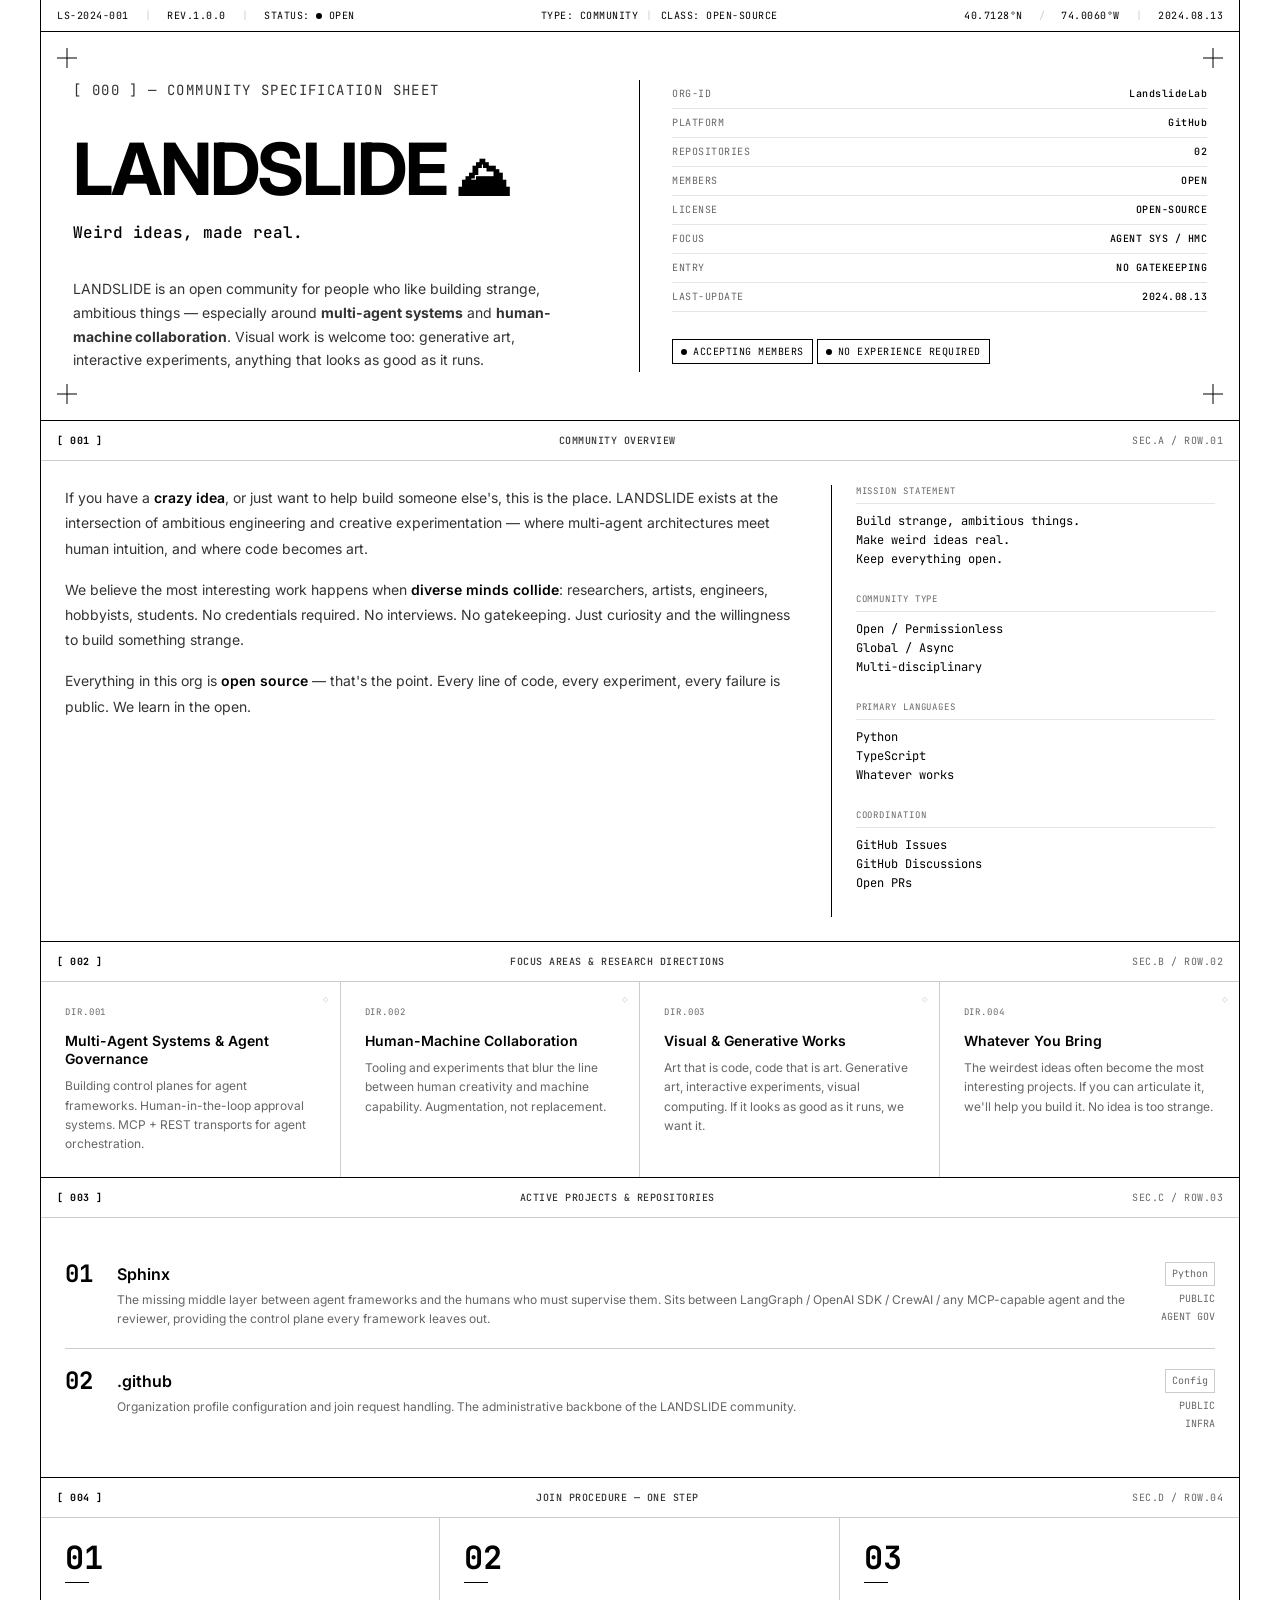
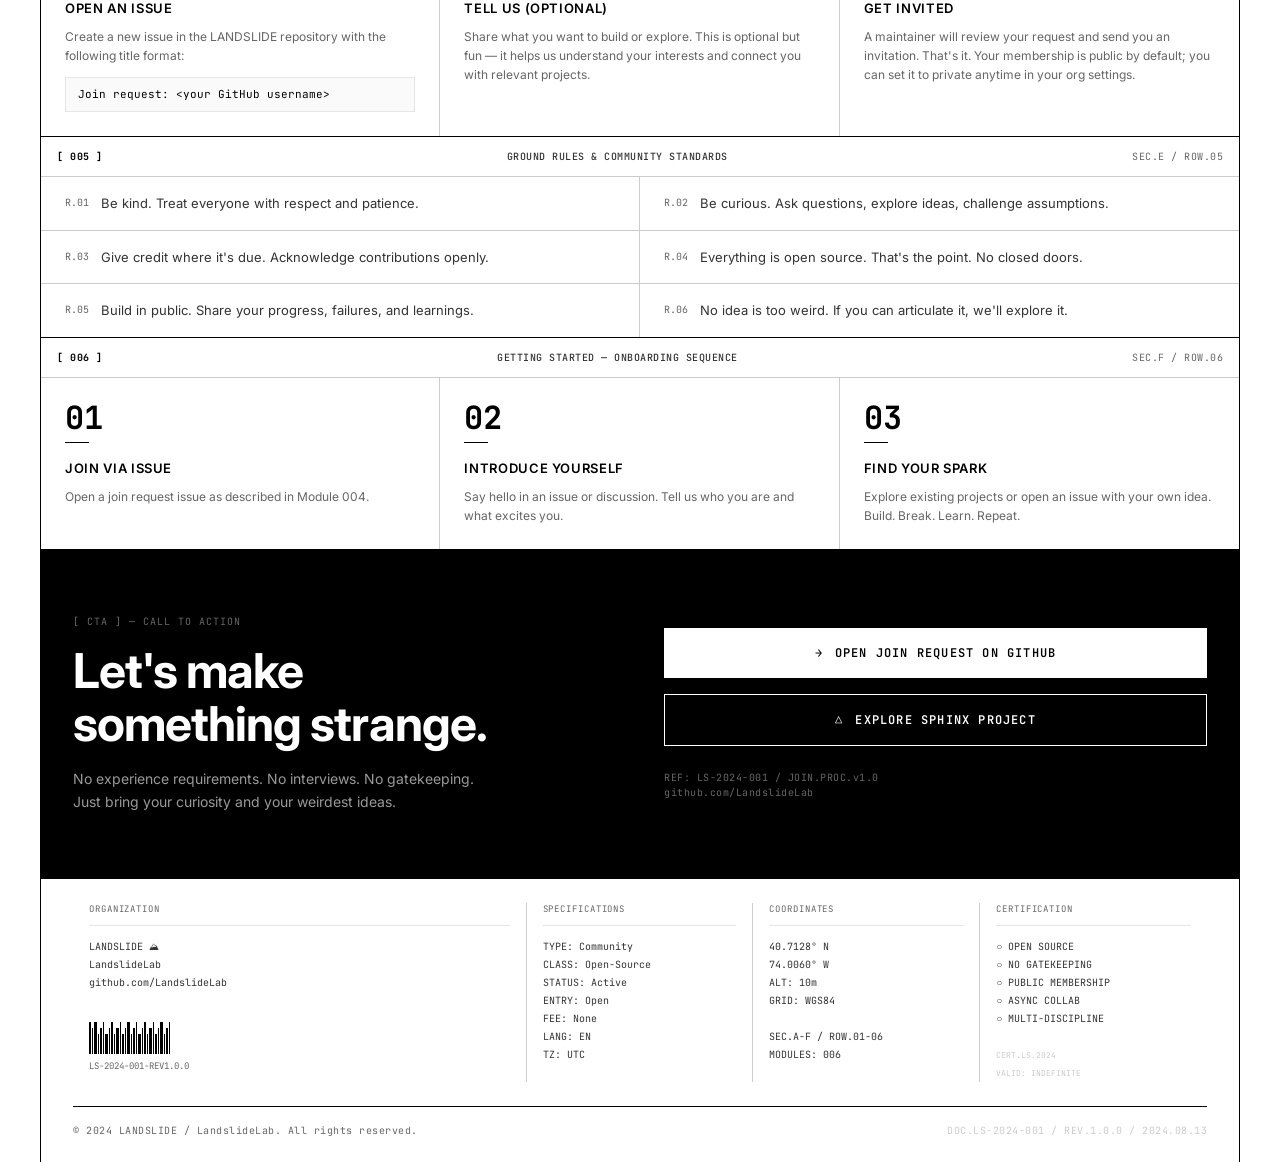
==== index.html @ 957fba78 "Add LANDSLIDE org homepage: Micrographics spec-sheet style landing page" ====
<!doctype html>
<html lang="en">
  <head>
    <meta charset="UTF-8" />
    <meta name="viewport" content="width=device-width, initial-scale=1.0" />
    <meta name="description" content="LANDSLIDE — Weird ideas, made real. An open community for multi-agent systems and human-machine collaboration." />
    <title>LANDSLIDE — Weird Ideas, Made Real</title>
    <link rel="stylesheet" href="/styles/main.css" />
    <link rel="preconnect" href="https://fonts.googleapis.com" />
    <link rel="preconnect" href="https://fonts.gstatic.com" crossorigin />
    <link href="https://fonts.googleapis.com/css2?family=Inter:wght@300;400;500;600;700&family=JetBrains+Mono:wght@300;400;500;600;700&display=swap" rel="stylesheet" />
  </head>
  <body>
    <div class="page-wrapper">

      <!-- ============================================
           TOP METADATA BAR
           ============================================ -->
      <div class="meta-bar">
        <div class="meta-left">
          <span class="mono text-xs">LS-2024-001</span>
          <span class="meta-separator">|</span>
          <span class="mono text-xs">REV.1.0.0</span>
          <span class="meta-separator">|</span>
          <span class="mono text-xs">STATUS: <span class="meta-dot"></span> OPEN</span>
        </div>
        <div class="meta-center">
          <span class="mono text-xs">TYPE: COMMUNITY</span>
          <span class="meta-separator">|</span>
          <span class="mono text-xs">CLASS: OPEN-SOURCE</span>
        </div>
        <div class="meta-right">
          <span class="mono text-xs">40.7128°N</span>
          <span class="meta-separator">/</span>
          <span class="mono text-xs">74.0060°W</span>
          <span class="meta-separator">|</span>
          <span class="mono text-xs">2024.08.13</span>
        </div>
      </div>

      <!-- ============================================
           HERO SECTION
           ============================================ -->
      <section class="hero">
        <div class="crosshair tl"></div>
        <div class="crosshair tr"></div>
        <div class="crosshair bl"></div>
        <div class="crosshair br"></div>

        <div class="hero-grid">
          <div class="hero-left">
            <div>
              <div class="hero-tagline">
                <span class="mono">[ 000 ]</span> &mdash; COMMUNITY SPECIFICATION SHEET
              </div>
              <h1 class="hero-title">
                LANDSLIDE<span class="mountain">&#9968;</span>
              </h1>
              <p class="hero-tagline" style="font-size: 16px; text-transform: none; letter-spacing: 0; color: var(--black); font-weight: 500;">
                Weird ideas, made real.
              </p>
            </div>
            <p class="hero-description">
              LANDSLIDE is an open community for people who like building strange, ambitious things &mdash; especially around <strong>multi-agent systems</strong> and <strong>human-machine collaboration</strong>. Visual work is welcome too: generative art, interactive experiments, anything that looks as good as it runs.
            </p>
          </div>
          <div class="hero-right">
            <div class="hero-specs">
              <div class="spec-row">
                <span class="spec-label">ORG-ID</span>
                <span class="spec-value">LandslideLab</span>
              </div>
              <div class="spec-row">
                <span class="spec-label">PLATFORM</span>
                <span class="spec-value">GitHub</span>
              </div>
              <div class="spec-row">
                <span class="spec-label">REPOSITORIES</span>
                <span class="spec-value">02</span>
              </div>
              <div class="spec-row">
                <span class="spec-label">MEMBERS</span>
                <span class="spec-value">OPEN</span>
              </div>
              <div class="spec-row">
                <span class="spec-label">LICENSE</span>
                <span class="spec-value">OPEN-SOURCE</span>
              </div>
              <div class="spec-row">
                <span class="spec-label">FOCUS</span>
                <span class="spec-value">AGENT SYS / HMC</span>
              </div>
              <div class="spec-row">
                <span class="spec-label">ENTRY</span>
                <span class="spec-value">NO GATEKEEPING</span>
              </div>
              <div class="spec-row">
                <span class="spec-label">LAST-UPDATE</span>
                <span class="spec-value">2024.08.13</span>
              </div>
            </div>
            <div style="margin-top: 24px;">
              <div class="status-badge">
                <span class="dot"></span>
                <span class="mono text-xs">ACCEPTING MEMBERS</span>
              </div>
              <div class="status-badge">
                <span class="dot hollow"></span>
                <span class="mono text-xs">NO EXPERIENCE REQUIRED</span>
              </div>
            </div>
          </div>
        </div>
      </section>

      <!-- ============================================
           MODULE 001 — ABOUT
           ============================================ -->
      <section class="module">
        <div class="module-header">
          <span class="module-number">[ 001 ]</span>
          <span class="module-title">Community Overview</span>
          <span class="module-coord">SEC.A / ROW.01</span>
        </div>
        <div class="module-body">
          <div class="about-grid">
            <div class="about-main">
              <p class="about-text">
                If you have a <strong>crazy idea</strong>, or just want to help build someone else's, this is the place. LANDSLIDE exists at the intersection of ambitious engineering and creative experimentation &mdash; where multi-agent architectures meet human intuition, and where code becomes art.
              </p>
              <p class="about-text">
                We believe the most interesting work happens when <strong>diverse minds collide</strong>: researchers, artists, engineers, hobbyists, students. No credentials required. No interviews. No gatekeeping. Just curiosity and the willingness to build something strange.
              </p>
              <p class="about-text">
                Everything in this org is <strong>open source</strong> &mdash; that's the point. Every line of code, every experiment, every failure is public. We learn in the open.
              </p>
            </div>
            <div class="about-sidebar">
              <div class="sidebar-block">
                <div class="sidebar-label">Mission Statement</div>
                <div class="sidebar-value">
                  Build strange, ambitious things.<br/>
                  Make weird ideas real.<br/>
                  Keep everything open.
                </div>
              </div>
              <div class="sidebar-block">
                <div class="sidebar-label">Community Type</div>
                <div class="sidebar-value">
                  Open / Permissionless<br/>
                  Global / Async<br/>
                  Multi-disciplinary
                </div>
              </div>
              <div class="sidebar-block">
                <div class="sidebar-label">Primary Languages</div>
                <div class="sidebar-value">
                  Python<br/>
                  TypeScript<br/>
                  Whatever works
                </div>
              </div>
              <div class="sidebar-block">
                <div class="sidebar-label">Coordination</div>
                <div class="sidebar-value">
                  GitHub Issues<br/>
                  GitHub Discussions<br/>
                  Open PRs
                </div>
              </div>
            </div>
          </div>
        </div>
      </section>

      <!-- ============================================
           MODULE 002 — FOCUS AREAS
           ============================================ -->
      <section class="module">
        <div class="module-header">
          <span class="module-number">[ 002 ]</span>
          <span class="module-title">Focus Areas &amp; Research Directions</span>
          <span class="module-coord">SEC.B / ROW.02</span>
        </div>
        <div class="module-body" style="padding: 0;">
          <div class="focus-grid">
            <div class="focus-item">
              <span class="focus-item-icon">&#x25C7;</span>
              <div class="focus-item-number">DIR.001</div>
              <div class="focus-item-title">Multi-Agent Systems &amp; Agent Governance</div>
              <div class="focus-item-desc">
                Building control planes for agent frameworks. Human-in-the-loop approval systems. MCP + REST transports for agent orchestration.
              </div>
            </div>
            <div class="focus-item">
              <span class="focus-item-icon">&#x25C7;</span>
              <div class="focus-item-number">DIR.002</div>
              <div class="focus-item-title">Human-Machine Collaboration</div>
              <div class="focus-item-desc">
                Tooling and experiments that blur the line between human creativity and machine capability. Augmentation, not replacement.
              </div>
            </div>
            <div class="focus-item">
              <span class="focus-item-icon">&#x25C7;</span>
              <div class="focus-item-number">DIR.003</div>
              <div class="focus-item-title">Visual &amp; Generative Works</div>
              <div class="focus-item-desc">
                Art that is code, code that is art. Generative art, interactive experiments, visual computing. If it looks as good as it runs, we want it.
              </div>
            </div>
            <div class="focus-item">
              <span class="focus-item-icon">&#x25C7;</span>
              <div class="focus-item-number">DIR.004</div>
              <div class="focus-item-title">Whatever You Bring</div>
              <div class="focus-item-desc">
                The weirdest ideas often become the most interesting projects. If you can articulate it, we'll help you build it. No idea is too strange.
              </div>
            </div>
          </div>
        </div>
      </section>

      <!-- ============================================
           MODULE 003 — PROJECTS
           ============================================ -->
      <section class="module">
        <div class="module-header">
          <span class="module-number">[ 003 ]</span>
          <span class="module-title">Active Projects &amp; Repositories</span>
          <span class="module-coord">SEC.C / ROW.03</span>
        </div>
        <div class="module-body">
          <div class="project-card">
            <div class="project-index">01</div>
            <div class="project-info">
              <h3><a href="https://github.com/LandslideLab/Sphinx" target="_blank" rel="noopener">Sphinx</a></h3>
              <p>
                The missing middle layer between agent frameworks and the humans who must supervise them. Sits between LangGraph / OpenAI SDK / CrewAI / any MCP-capable agent and the reviewer, providing the control plane every framework leaves out.
              </p>
            </div>
            <div class="project-meta">
              <span class="lang">Python</span><br/>
              <span>PUBLIC</span><br/>
              <span>AGENT GOV</span>
            </div>
          </div>
          <div class="project-card">
            <div class="project-index">02</div>
            <div class="project-info">
              <h3><a href="https://github.com/LandslideLab/.github" target="_blank" rel="noopener">.github</a></h3>
              <p>
                Organization profile configuration and join request handling. The administrative backbone of the LANDSLIDE community.
              </p>
            </div>
            <div class="project-meta">
              <span class="lang">Config</span><br/>
              <span>PUBLIC</span><br/>
              <span>INFRA</span>
            </div>
          </div>
        </div>
      </section>

      <!-- ============================================
           MODULE 004 — HOW TO JOIN
           ============================================ -->
      <section class="module">
        <div class="module-header">
          <span class="module-number">[ 004 ]</span>
          <span class="module-title">Join Procedure — One Step</span>
          <span class="module-coord">SEC.D / ROW.04</span>
        </div>
        <div class="module-body" style="padding: 0;">
          <div class="join-steps">
            <div class="join-step">
              <div class="step-number">01</div>
              <div class="step-title">Open an Issue</div>
              <div class="step-desc">
                Create a new issue in the LANDSLIDE repository with the following title format:
              </div>
              <code class="step-code">Join request: &lt;your GitHub username&gt;</code>
            </div>
            <div class="join-step">
              <div class="step-number">02</div>
              <div class="step-title">Tell Us (Optional)</div>
              <div class="step-desc">
                Share what you want to build or explore. This is optional but fun &mdash; it helps us understand your interests and connect you with relevant projects.
              </div>
            </div>
            <div class="join-step">
              <div class="step-number">03</div>
              <div class="step-title">Get Invited</div>
              <div class="step-desc">
                A maintainer will review your request and send you an invitation. That's it. Your membership is public by default; you can set it to private anytime in your org settings.
              </div>
            </div>
          </div>
        </div>
      </section>

      <!-- ============================================
           MODULE 005 — GROUND RULES
           ============================================ -->
      <section class="module">
        <div class="module-header">
          <span class="module-number">[ 005 ]</span>
          <span class="module-title">Ground Rules &amp; Community Standards</span>
          <span class="module-coord">SEC.E / ROW.05</span>
        </div>
        <div class="module-body" style="padding: 0;">
          <div class="rules-list">
            <div class="rule-item">
              <span class="rule-index">R.01</span>
              <span class="rule-text">Be kind. Treat everyone with respect and patience.</span>
            </div>
            <div class="rule-item">
              <span class="rule-index">R.02</span>
              <span class="rule-text">Be curious. Ask questions, explore ideas, challenge assumptions.</span>
            </div>
            <div class="rule-item">
              <span class="rule-index">R.03</span>
              <span class="rule-text">Give credit where it's due. Acknowledge contributions openly.</span>
            </div>
            <div class="rule-item">
              <span class="rule-index">R.04</span>
              <span class="rule-text">Everything is open source. That's the point. No closed doors.</span>
            </div>
            <div class="rule-item">
              <span class="rule-index">R.05</span>
              <span class="rule-text">Build in public. Share your progress, failures, and learnings.</span>
            </div>
            <div class="rule-item">
              <span class="rule-index">R.06</span>
              <span class="rule-text">No idea is too weird. If you can articulate it, we'll explore it.</span>
            </div>
          </div>
        </div>
      </section>

      <!-- ============================================
           GETTING STARTED
           ============================================ -->
      <section class="module">
        <div class="module-header">
          <span class="module-number">[ 006 ]</span>
          <span class="module-title">Getting Started — Onboarding Sequence</span>
          <span class="module-coord">SEC.F / ROW.06</span>
        </div>
        <div class="module-body" style="padding: 0;">
          <div class="join-steps">
            <div class="join-step">
              <div class="step-number">01</div>
              <div class="step-title">Join via Issue</div>
              <div class="step-desc">Open a join request issue as described in Module 004.</div>
            </div>
            <div class="join-step">
              <div class="step-number">02</div>
              <div class="step-title">Introduce Yourself</div>
              <div class="step-desc">Say hello in an issue or discussion. Tell us who you are and what excites you.</div>
            </div>
            <div class="join-step">
              <div class="step-number">03</div>
              <div class="step-title">Find Your Spark</div>
              <div class="step-desc">Explore existing projects or open an issue with your own idea. Build. Break. Learn. Repeat.</div>
            </div>
          </div>
        </div>
      </section>

      <!-- ============================================
           CTA SECTION
           ============================================ -->
      <section class="cta-section">
        <div class="crosshair tl" style="color: var(--white);"></div>
        <div class="crosshair tr" style="color: var(--white);"></div>

        <div class="cta-grid">
          <div class="cta-left">
            <div class="mono text-xs" style="color: #666; margin-bottom: 16px; letter-spacing: 0.1em;">
              [ CTA ] &mdash; CALL TO ACTION
            </div>
            <h2>Let's make<br/>something strange.</h2>
            <p>
              No experience requirements. No interviews. No gatekeeping.<br/>
              Just bring your curiosity and your weirdest ideas.
            </p>
          </div>
          <div class="cta-right">
            <a href="https://github.com/LandslideLab" target="_blank" rel="noopener" class="cta-button">
              <span>&#x2192;</span>
              <span>Open Join Request on GitHub</span>
            </a>
            <a href="https://github.com/LandslideLab/Sphinx" target="_blank" rel="noopener" class="cta-button outline">
              <span>&#x25B3;</span>
              <span>Explore Sphinx Project</span>
            </a>
            <div class="cta-meta">
              REF: LS-2024-001 / JOIN.PROC.v1.0<br/>
              github.com/LandslideLab
            </div>
          </div>
        </div>
      </section>

      <!-- ============================================
           FOOTER
           ============================================ -->
      <footer class="footer">
        <div class="footer-grid">
          <div class="footer-col">
            <div class="footer-col-title">Organization</div>
            <div class="footer-col-text">
              LANDSLIDE &#9968;<br/>
              LandslideLab<br/>
              github.com/LandslideLab<br/><br/>
              <div class="barcode">
                <span class="bar w2 h-tall"></span>
                <span class="bar w1 h-med"></span>
                <span class="bar w3 h-tall"></span>
                <span class="bar w1 h-short"></span>
                <span class="bar w2 h-med"></span>
                <span class="bar w1 h-tall"></span>
                <span class="bar w3 h-short"></span>
                <span class="bar w1 h-med"></span>
                <span class="bar w2 h-tall"></span>
                <span class="bar w1 h-short"></span>
                <span class="bar w3 h-med"></span>
                <span class="bar w1 h-tall"></span>
                <span class="bar w2 h-short"></span>
                <span class="bar w1 h-med"></span>
                <span class="bar w3 h-tall"></span>
                <span class="bar w1 h-short"></span>
                <span class="bar w2 h-med"></span>
                <span class="bar w1 h-tall"></span>
                <span class="bar w3 h-short"></span>
                <span class="bar w1 h-med"></span>
                <span class="bar w2 h-tall"></span>
                <span class="bar w1 h-short"></span>
                <span class="bar w3 h-med"></span>
                <span class="bar w1 h-tall"></span>
                <span class="bar w2 h-short"></span>
                <span class="bar w1 h-med"></span>
                <span class="bar w3 h-tall"></span>
                <span class="bar w1 h-short"></span>
                <span class="bar w2 h-med"></span>
                <span class="bar w1 h-tall"></span>
              </div>
              <div class="mono" style="font-size: 9px; color: var(--mid-gray); margin-top: 4px;">LS-2024-001-REV1.0.0</div>
            </div>
          </div>
          <div class="footer-col">
            <div class="footer-col-title">Specifications</div>
            <div class="footer-col-text">
              TYPE: Community<br/>
              CLASS: Open-Source<br/>
              STATUS: Active<br/>
              ENTRY: Open<br/>
              FEE: None<br/>
              LANG: EN<br/>
              TZ: UTC
            </div>
          </div>
          <div class="footer-col">
            <div class="footer-col-title">Coordinates</div>
            <div class="footer-col-text">
              40.7128° N<br/>
              74.0060° W<br/>
              ALT: 10m<br/>
              GRID: WGS84<br/><br/>
              SEC.A-F / ROW.01-06<br/>
              MODULES: 006
            </div>
          </div>
          <div class="footer-col">
            <div class="footer-col-title">Certification</div>
            <div class="footer-col-text">
              &#x25CB; OPEN SOURCE<br/>
              &#x25CB; NO GATEKEEPING<br/>
              &#x25CB; PUBLIC MEMBERSHIP<br/>
              &#x25CB; ASYNC COLLAB<br/>
              &#x25CB; MULTI-DISCIPLINE<br/><br/>
              <span class="mono" style="font-size: 8px; color: var(--light-gray);">
                CERT.LS.2024<br/>
                VALID: INDEFINITE
              </span>
            </div>
          </div>
        </div>

        <!-- Bottom metadata strip -->
        <div style="margin-top: 24px; padding-top: 16px; border-top: var(--border-thin); display: flex; justify-content: space-between; align-items: center;">
          <span class="mono text-xs" style="color: var(--mid-gray);">
            &#x00A9; 2024 LANDSLIDE / LandslideLab. All rights reserved.
          </span>
          <span class="mono text-xs" style="color: var(--light-gray);">
            DOC.LS-2024-001 / REV.1.0.0 / 2024.08.13
          </span>
        </div>
      </footer>

    </div>
  </body>
</html>
---- styles/main.css ----
/* LANDSLIDE — Micrographics Style Introduction Page */
/* Dense technical information poster aesthetic */

/* ============================================
   RESET & BASE
   ============================================ */
*, *::before, *::after {
  margin: 0;
  padding: 0;
  box-sizing: border-box;
}

:root {
  /* Colors */
  --black: #000000;
  --white: #FFFFFF;
  --off-white: #FAFAFA;
  --dark-gray: #333333;
  --mid-gray: #666666;
  --light-gray: #CCCCCC;
  --border-gray: #E5E5E5;

  /* Typography */
  --font-mono: 'JetBrains Mono', 'SF Mono', 'Menlo', 'Consolas', 'Liberation Mono', monospace;
  --font-sans: 'Inter', 'Helvetica Neue', 'Arial', system-ui, sans-serif;

  /* Spacing */
  --grid-unit: 8px;
  --module-padding: 24px;
  --section-gap: 0;

  /* Borders */
  --border-thin: 1px solid var(--black);
  --border-light: 1px solid var(--light-gray);
  --border-medium: 1px solid var(--mid-gray);
}

html {
  font-size: 16px;
  -webkit-font-smoothing: antialiased;
  -moz-osx-font-smoothing: grayscale;
}

body {
  font-family: var(--font-sans);
  background: var(--white);
  color: var(--black);
  line-height: 1.5;
  overflow-x: hidden;
}

/* ============================================
   TYPOGRAPHY
   ============================================ */
.mono {
  font-family: var(--font-mono);
}

.text-xs { font-size: 10px; letter-spacing: 0.05em; }
.text-sm { font-size: 11px; letter-spacing: 0.02em; }
.text-base { font-size: 13px; }
.text-lg { font-size: 16px; }
.text-xl { font-size: 20px; }
.text-2xl { font-size: 24px; }
.text-3xl { font-size: 32px; }
.text-4xl { font-size: 48px; }
.text-5xl { font-size: 64px; }
.text-6xl { font-size: 80px; }

.font-bold { font-weight: 700; }
.font-medium { font-weight: 500; }
.font-normal { font-weight: 400; }
.font-light { font-weight: 300; }

.uppercase { text-transform: uppercase; }
.tracking-wide { letter-spacing: 0.1em; }
.tracking-wider { letter-spacing: 0.2em; }
.tracking-widest { letter-spacing: 0.3em; }

/* ============================================
   LAYOUT SYSTEM
   ============================================ */
.page-wrapper {
  max-width: 1200px;
  margin: 0 auto;
  border-left: var(--border-thin);
  border-right: var(--border-thin);
  min-height: 100vh;
  position: relative;
}

/* Grid overlay for visual reference */
.page-wrapper::before {
  content: '';
  position: absolute;
  top: 0;
  left: 0;
  right: 0;
  bottom: 0;
  background-image:
    linear-gradient(var(--border-gray) 1px, transparent 1px),
    linear-gradient(90deg, var(--border-gray) 1px, transparent 1px);
  background-size: 40px 40px;
  pointer-events: none;
  opacity: 0.3;
  z-index: 0;
}

/* ============================================
   TOP METADATA BAR
   ============================================ */
.meta-bar {
  display: flex;
  align-items: center;
  justify-content: space-between;
  padding: 8px 16px;
  border-bottom: var(--border-thin);
  font-family: var(--font-mono);
  font-size: 10px;
  letter-spacing: 0.05em;
  position: relative;
  z-index: 1;
  background: var(--white);
}

.meta-bar .meta-left,
.meta-bar .meta-right {
  display: flex;
  align-items: center;
  gap: 16px;
}

.meta-bar .meta-center {
  display: flex;
  align-items: center;
  gap: 8px;
}

.meta-dot {
  width: 6px;
  height: 6px;
  border-radius: 50%;
  background: var(--black);
  display: inline-block;
}

.meta-dot.hollow {
  background: transparent;
  border: 1px solid var(--black);
}

.meta-separator {
  color: var(--light-gray);
}

/* ============================================
   HERO SECTION
   ============================================ */
.hero {
  position: relative;
  z-index: 1;
  border-bottom: var(--border-thin);
  padding: 48px 32px;
  background: var(--white);
}

.hero-grid {
  display: grid;
  grid-template-columns: 1fr 1fr;
  gap: 0;
}

.hero-left {
  border-right: var(--border-thin);
  padding-right: 32px;
  display: flex;
  flex-direction: column;
  justify-content: space-between;
}

.hero-right {
  padding-left: 32px;
  display: flex;
  flex-direction: column;
  justify-content: space-between;
}

.hero-title {
  font-family: var(--font-sans);
  font-size: 72px;
  font-weight: 700;
  letter-spacing: -0.03em;
  line-height: 1;
  margin-bottom: 16px;
}

.hero-title .mountain {
  display: inline-block;
  font-size: 56px;
  vertical-align: middle;
  margin-left: 8px;
}

.hero-tagline {
  font-family: var(--font-mono);
  font-size: 14px;
  letter-spacing: 0.1em;
  text-transform: uppercase;
  color: var(--dark-gray);
  margin-bottom: 32px;
}

.hero-description {
  font-size: 14px;
  line-height: 1.7;
  color: var(--dark-gray);
  max-width: 480px;
}

.hero-specs {
  font-family: var(--font-mono);
  font-size: 10px;
  letter-spacing: 0.05em;
  color: var(--mid-gray);
  line-height: 2;
}

.hero-specs .spec-row {
  display: flex;
  justify-content: space-between;
  border-bottom: 1px solid var(--border-gray);
  padding: 4px 0;
}

.hero-specs .spec-label {
  color: var(--mid-gray);
}

.hero-specs .spec-value {
  color: var(--black);
  font-weight: 500;
}

/* Crosshair decoration */
.crosshair {
  position: absolute;
  width: 20px;
  height: 20px;
}

.crosshair::before,
.crosshair::after {
  content: '';
  position: absolute;
  background: var(--black);
}

.crosshair::before {
  width: 1px;
  height: 100%;
  left: 50%;
  transform: translateX(-50%);
}

.crosshair::after {
  width: 100%;
  height: 1px;
  top: 50%;
  transform: translateY(-50%);
}

.crosshair.tl { top: 16px; left: 16px; }
.crosshair.tr { top: 16px; right: 16px; }
.crosshair.bl { bottom: 16px; left: 16px; }
.crosshair.br { bottom: 16px; right: 16px; }

/* ============================================
   MODULE SECTIONS
   ============================================ */
.module {
  position: relative;
  z-index: 1;
  border-bottom: var(--border-thin);
  background: var(--white);
}

.module-header {
  display: flex;
  align-items: center;
  justify-content: space-between;
  padding: 12px 16px;
  border-bottom: var(--border-light);
  font-family: var(--font-mono);
  font-size: 10px;
  letter-spacing: 0.05em;
  text-transform: uppercase;
}

.module-number {
  font-weight: 700;
  color: var(--black);
}

.module-title {
  font-weight: 500;
  color: var(--dark-gray);
}

.module-coord {
  color: var(--mid-gray);
}

.module-body {
  padding: var(--module-padding);
}

/* ============================================
   MODULE 001 — ABOUT
   ============================================ */
.about-grid {
  display: grid;
  grid-template-columns: 2fr 1fr;
  gap: 0;
}

.about-main {
  border-right: var(--border-thin);
  padding-right: var(--module-padding);
}

.about-sidebar {
  padding-left: var(--module-padding);
}

.about-text {
  font-size: 14px;
  line-height: 1.8;
  color: var(--dark-gray);
  margin-bottom: 16px;
}

.about-text strong {
  color: var(--black);
  font-weight: 600;
}

.sidebar-block {
  margin-bottom: 24px;
}

.sidebar-label {
  font-family: var(--font-mono);
  font-size: 9px;
  letter-spacing: 0.1em;
  text-transform: uppercase;
  color: var(--mid-gray);
  margin-bottom: 8px;
  padding-bottom: 4px;
  border-bottom: 1px solid var(--border-gray);
}

.sidebar-value {
  font-family: var(--font-mono);
  font-size: 12px;
  color: var(--black);
  line-height: 1.6;
}

.status-badge {
  display: inline-flex;
  align-items: center;
  gap: 6px;
  font-family: var(--font-mono);
  font-size: 10px;
  letter-spacing: 0.05em;
  padding: 4px 8px;
  border: var(--border-thin);
  margin-bottom: 8px;
}

.status-badge .dot {
  width: 6px;
  height: 6px;
  border-radius: 50%;
  background: var(--black);
}

/* ============================================
   MODULE 002 — FOCUS AREAS
   ============================================ */
.focus-grid {
  display: grid;
  grid-template-columns: repeat(4, 1fr);
  gap: 0;
}

.focus-item {
  padding: var(--module-padding);
  border-right: var(--border-light);
  position: relative;
}

.focus-item:last-child {
  border-right: none;
}

.focus-item-number {
  font-family: var(--font-mono);
  font-size: 9px;
  color: var(--mid-gray);
  letter-spacing: 0.1em;
  margin-bottom: 12px;
}

.focus-item-title {
  font-size: 14px;
  font-weight: 600;
  margin-bottom: 8px;
  line-height: 1.3;
}

.focus-item-desc {
  font-size: 12px;
  color: var(--mid-gray);
  line-height: 1.6;
}

.focus-item-icon {
  position: absolute;
  top: 12px;
  right: 12px;
  font-family: var(--font-mono);
  font-size: 9px;
  color: var(--light-gray);
}

/* ============================================
   MODULE 003 — PROJECTS
   ============================================ */
.project-card {
  display: grid;
  grid-template-columns: auto 1fr auto;
  gap: 24px;
  align-items: start;
  padding: 20px 0;
  border-bottom: var(--border-light);
}

.project-card:last-child {
  border-bottom: none;
}

.project-index {
  font-family: var(--font-mono);
  font-size: 24px;
  font-weight: 700;
  color: var(--black);
  line-height: 1;
}

.project-info h3 {
  font-size: 16px;
  font-weight: 600;
  margin-bottom: 4px;
}

.project-info h3 a {
  color: var(--black);
  text-decoration: none;
  border-bottom: 1px solid transparent;
  transition: border-color 0.2s cubic-bezier(0.4, 0, 0.2, 1);
}

.project-info h3 a:hover {
  border-bottom-color: var(--black);
}

.project-info p {
  font-size: 12px;
  color: var(--mid-gray);
  line-height: 1.6;
}

.project-meta {
  font-family: var(--font-mono);
  font-size: 10px;
  color: var(--mid-gray);
  text-align: right;
  line-height: 1.8;
}

.project-meta .lang {
  display: inline-block;
  padding: 2px 6px;
  border: 1px solid var(--light-gray);
  margin-bottom: 4px;
}

/* ============================================
   MODULE 004 — HOW TO JOIN
   ============================================ */
.join-steps {
  display: grid;
  grid-template-columns: repeat(3, 1fr);
  gap: 0;
}

.join-step {
  padding: var(--module-padding);
  border-right: var(--border-light);
  position: relative;
}

.join-step:last-child {
  border-right: none;
}

.step-number {
  font-family: var(--font-mono);
  font-size: 32px;
  font-weight: 700;
  color: var(--black);
  line-height: 1;
  margin-bottom: 16px;
}

.step-number::after {
  content: '';
  display: block;
  width: 24px;
  height: 1px;
  background: var(--black);
  margin-top: 8px;
}

.step-title {
  font-size: 13px;
  font-weight: 600;
  margin-bottom: 8px;
  text-transform: uppercase;
  letter-spacing: 0.05em;
}

.step-desc {
  font-size: 12px;
  color: var(--mid-gray);
  line-height: 1.6;
}

.step-code {
  font-family: var(--font-mono);
  font-size: 11px;
  background: var(--off-white);
  border: 1px solid var(--border-gray);
  padding: 8px 12px;
  margin-top: 12px;
  display: block;
  word-break: break-all;
}

/* ============================================
   MODULE 005 — GROUND RULES
   ============================================ */
.rules-list {
  display: grid;
  grid-template-columns: 1fr 1fr;
  gap: 0;
}

.rule-item {
  padding: 16px var(--module-padding);
  border-bottom: var(--border-light);
  border-right: var(--border-light);
  display: flex;
  align-items: flex-start;
  gap: 12px;
}

.rule-item:nth-child(even) {
  border-right: none;
}

.rule-item:last-child,
.rule-item:nth-last-child(2) {
  border-bottom: none;
}

.rule-index {
  font-family: var(--font-mono);
  font-size: 10px;
  color: var(--mid-gray);
  min-width: 24px;
  padding-top: 2px;
}

.rule-text {
  font-size: 13px;
  line-height: 1.6;
  color: var(--dark-gray);
}

/* ============================================
   CTA SECTION
   ============================================ */
.cta-section {
  position: relative;
  z-index: 1;
  border-bottom: var(--border-thin);
  background: var(--black);
  color: var(--white);
  padding: 64px 32px;
}

.cta-grid {
  display: grid;
  grid-template-columns: 1fr 1fr;
  gap: 48px;
  align-items: center;
}

.cta-left h2 {
  font-size: 48px;
  font-weight: 700;
  letter-spacing: -0.02em;
  line-height: 1.1;
  margin-bottom: 16px;
}

.cta-left p {
  font-size: 14px;
  color: #999;
  line-height: 1.7;
}

.cta-right {
  display: flex;
  flex-direction: column;
  gap: 16px;
}

.cta-button {
  display: inline-flex;
  align-items: center;
  justify-content: center;
  gap: 12px;
  padding: 16px 32px;
  background: var(--white);
  color: var(--black);
  font-family: var(--font-mono);
  font-size: 12px;
  font-weight: 600;
  letter-spacing: 0.1em;
  text-transform: uppercase;
  text-decoration: none;
  border: none;
  cursor: pointer;
  transition: all 0.2s cubic-bezier(0.4, 0, 0.2, 1);
}

.cta-button:hover {
  background: var(--light-gray);
}

.cta-button.outline {
  background: transparent;
  color: var(--white);
  border: 1px solid var(--white);
}

.cta-button.outline:hover {
  background: rgba(255,255,255,0.1);
}

.cta-meta {
  font-family: var(--font-mono);
  font-size: 10px;
  color: #666;
  letter-spacing: 0.05em;
  margin-top: 8px;
}

/* ============================================
   FOOTER
   ============================================ */
.footer {
  position: relative;
  z-index: 1;
  background: var(--white);
  padding: 24px 32px;
}

.footer-grid {
  display: grid;
  grid-template-columns: 2fr 1fr 1fr 1fr;
  gap: 0;
}

.footer-col {
  padding: 0 16px;
  border-right: var(--border-light);
}

.footer-col:last-child {
  border-right: none;
}

.footer-col-title {
  font-family: var(--font-mono);
  font-size: 9px;
  letter-spacing: 0.1em;
  text-transform: uppercase;
  color: var(--mid-gray);
  margin-bottom: 12px;
  padding-bottom: 8px;
  border-bottom: 1px solid var(--border-gray);
}

.footer-col-text {
  font-family: var(--font-mono);
  font-size: 10px;
  color: var(--dark-gray);
  line-height: 1.8;
}

.footer-col-text a {
  color: var(--black);
  text-decoration: none;
  border-bottom: 1px solid transparent;
  transition: border-color 0.2s;
}

.footer-col-text a:hover {
  border-bottom-color: var(--black);
}

/* Barcode decoration */
.barcode {
  display: flex;
  gap: 1px;
  height: 32px;
  align-items: flex-end;
  margin-top: 12px;
}

.barcode .bar {
  width: 2px;
  background: var(--black);
}

.barcode .bar.w1 { width: 1px; }
.barcode .bar.w2 { width: 2px; }
.barcode .bar.w3 { width: 3px; }
.barcode .bar.h-short { height: 20px; }
.barcode .bar.h-med { height: 26px; }
.barcode .bar.h-tall { height: 32px; }

/* ============================================
   DECORATIVE ELEMENTS
   ============================================ */
.corner-mark {
  position: absolute;
  font-family: var(--font-mono);
  font-size: 8px;
  color: var(--light-gray);
  letter-spacing: 0.05em;
}

.corner-mark.tl { top: 8px; left: 8px; }
.corner-mark.tr { top: 8px; right: 8px; }
.corner-mark.bl { bottom: 8px; left: 8px; }
.corner-mark.br { bottom: 8px; right: 8px; }

.divider-line {
  height: 1px;
  background: var(--black);
  margin: 0;
}

.divider-dashed {
  height: 1px;
  background: repeating-linear-gradient(
    90deg,
    var(--black) 0px,
    var(--black) 4px,
    transparent 4px,
    transparent 8px
  );
}

/* Coordinate annotation */
.coord-annotation {
  font-family: var(--font-mono);
  font-size: 8px;
  color: var(--light-gray);
  position: absolute;
}

/* ============================================
   RESPONSIVE
   ============================================ */
@media (max-width: 900px) {
  .hero-grid {
    grid-template-columns: 1fr;
  }
  .hero-left {
    border-right: none;
    border-bottom: var(--border-thin);
    padding-right: 0;
    padding-bottom: 24px;
    margin-bottom: 24px;
  }
  .hero-right {
    padding-left: 0;
  }
  .hero-title {
    font-size: 48px;
  }
  .focus-grid {
    grid-template-columns: repeat(2, 1fr);
  }
  .focus-item:nth-child(2) {
    border-right: none;
  }
  .focus-item:nth-child(1),
  .focus-item:nth-child(2) {
    border-bottom: var(--border-light);
  }
  .join-steps {
    grid-template-columns: 1fr;
  }
  .join-step {
    border-right: none;
    border-bottom: var(--border-light);
  }
  .rules-list {
    grid-template-columns: 1fr;
  }
  .rule-item {
    border-right: none;
  }
  .cta-grid {
    grid-template-columns: 1fr;
    gap: 32px;
  }
  .footer-grid {
    grid-template-columns: 1fr 1fr;
  }
  .footer-col:nth-child(2) {
    border-right: none;
  }
  .footer-col:nth-child(1),
  .footer-col:nth-child(2) {
    border-bottom: var(--border-light);
    padding-bottom: 16px;
    margin-bottom: 16px;
  }
  .about-grid {
    grid-template-columns: 1fr;
  }
  .about-main {
    border-right: none;
    border-bottom: var(--border-thin);
    padding-right: 0;
    padding-bottom: 24px;
    margin-bottom: 24px;
  }
  .about-sidebar {
    padding-left: 0;
  }
}

@media (max-width: 600px) {
  .hero-title {
    font-size: 36px;
  }
  .focus-grid {
    grid-template-columns: 1fr;
  }
  .focus-item {
    border-right: none;
    border-bottom: var(--border-light);
  }
  .focus-item:last-child {
    border-bottom: none;
  }
  .footer-grid {
    grid-template-columns: 1fr;
  }
  .footer-col {
    border-right: none;
    border-bottom: var(--border-light);
    padding-bottom: 16px;
    margin-bottom: 16px;
  }
  .footer-col:last-child {
    border-bottom: none;
    margin-bottom: 0;
  }
  .meta-bar {
    flex-direction: column;
    gap: 4px;
    align-items: flex-start;
  }
  .cta-left h2 {
    font-size: 32px;
  }
}
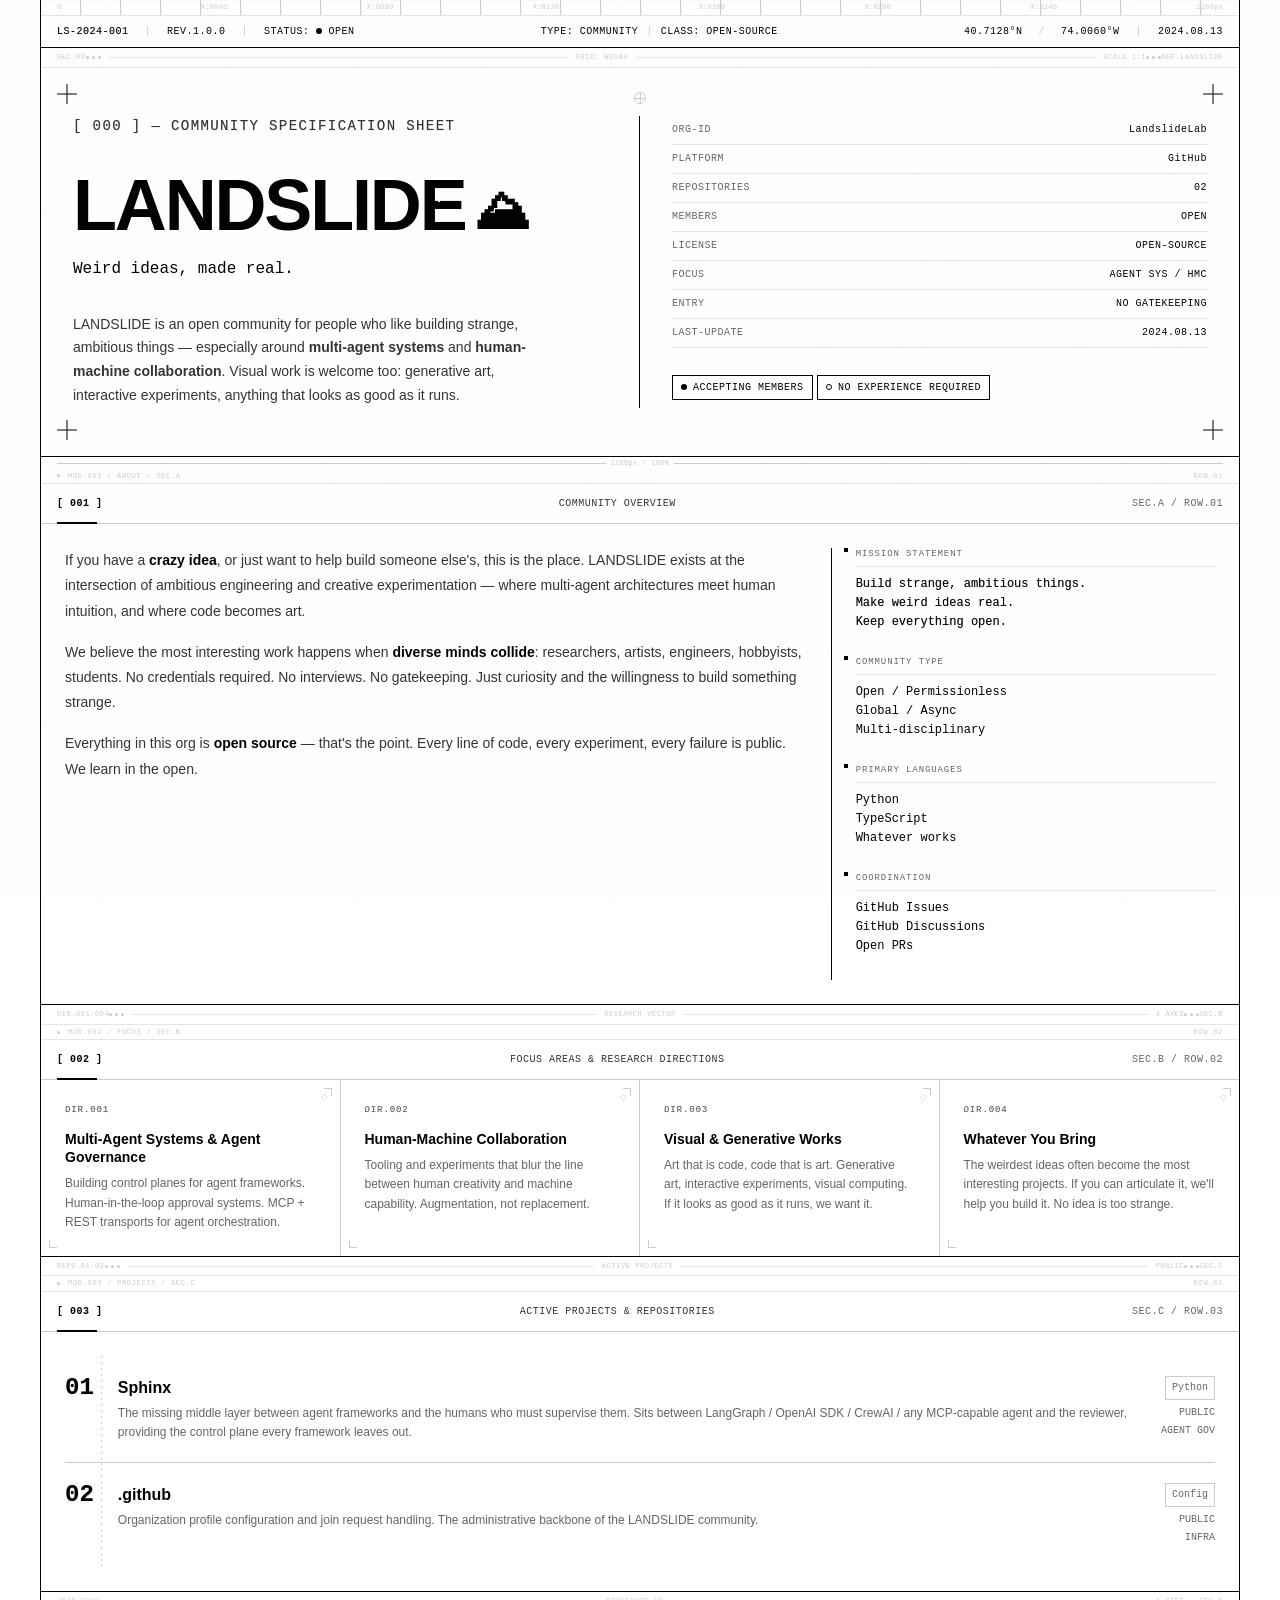
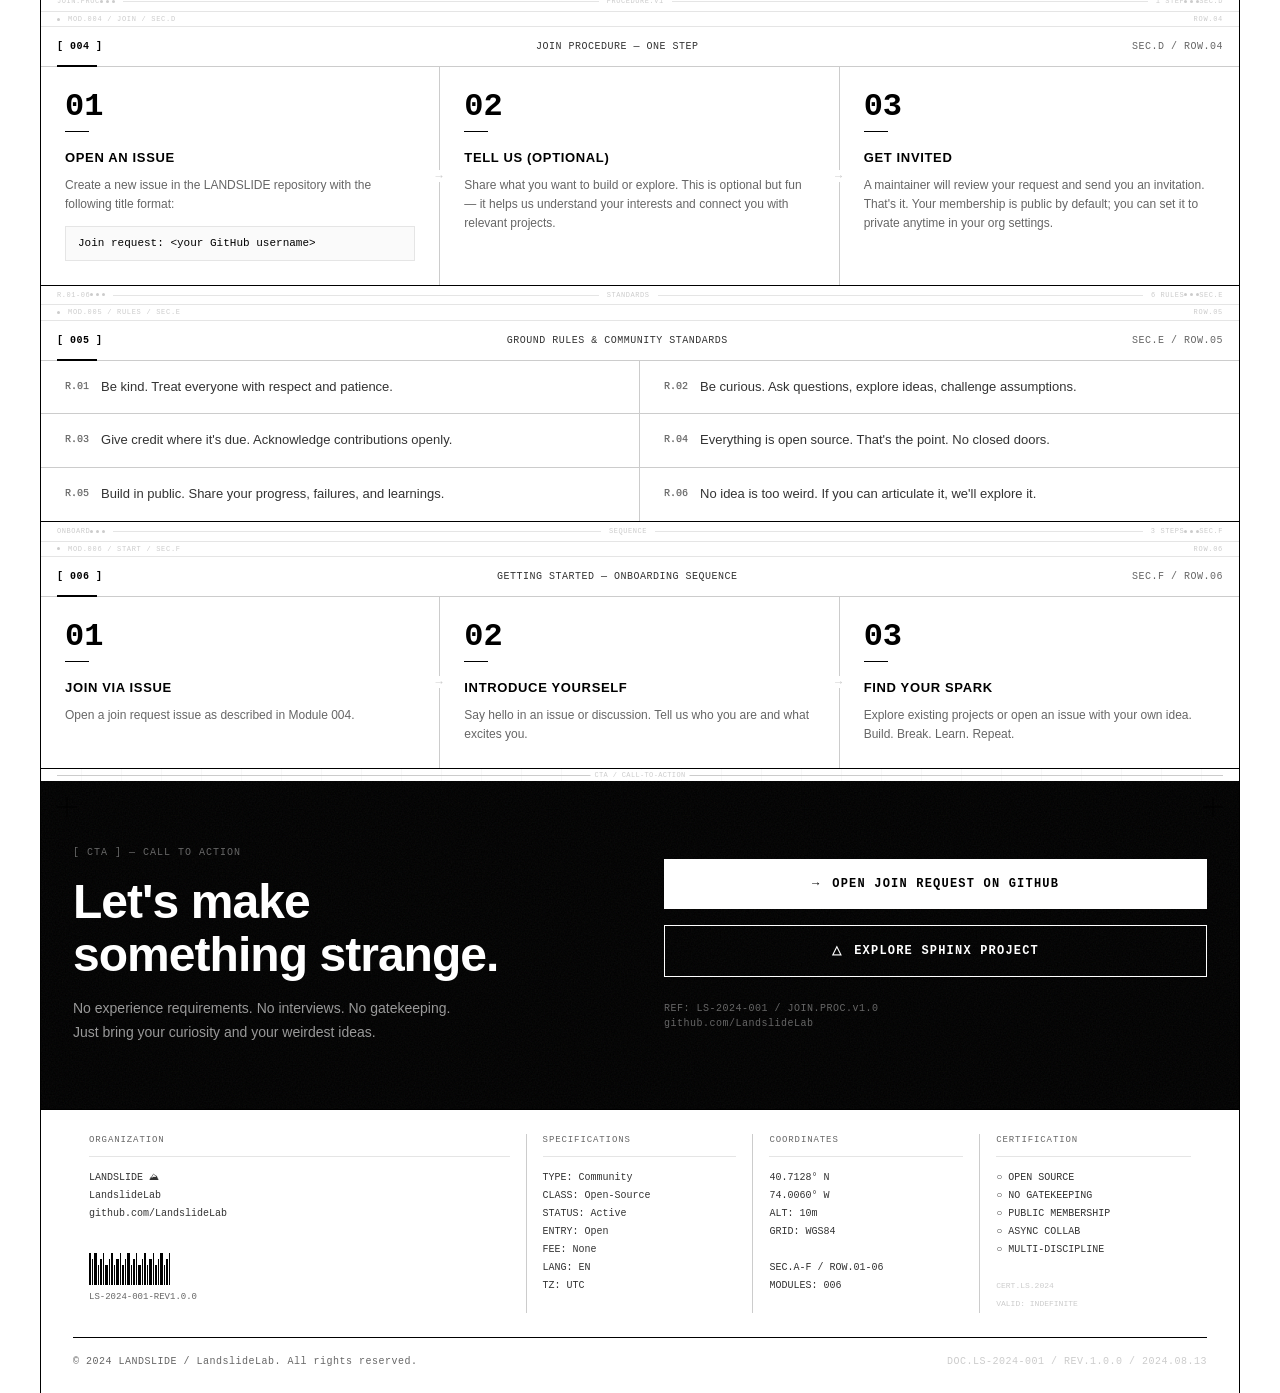
==== commit 7dc995d1: "Upgrade homepage: expanded spec-sheet layout, texture effects, new assets - index.html: +210 lines (" ====
--- a/index.html
+++ b/index.html
@@ -8,17 +8,52 @@
     <link rel="stylesheet" href="/styles/main.css" />
     <link rel="preconnect" href="https://fonts.googleapis.com" />
     <link rel="preconnect" href="https://fonts.gstatic.com" crossorigin />
-    <link href="https://fonts.googleapis.com/css2?family=Inter:wght@300;400;500;600;700&family=JetBrains+Mono:wght@300;400;500;600;700&display=swap" rel="stylesheet" />
+    <link href="https://fonts.googleapis.cn/css2?family=Inter:wght@300;400;500;600;700&family=JetBrains+Mono:wght@300;400;500;600;700&display=swap" rel="stylesheet" />
   </head>
   <body>
+    <!-- SVG Filters for distressed effects -->
+    <svg class="svg-filters" aria-hidden="true">
+      <defs>
+        <filter id="rough-edge" x="-5%" y="-5%" width="110%" height="110%">
+          <feTurbulence type="turbulence" baseFrequency="0.04" numOctaves="4" seed="1" result="noise" />
+          <feDisplacementMap in="SourceGraphic" in2="noise" scale="2" xChannelSelector="R" yChannelSelector="G" />
+        </filter>
+        <filter id="rough-edge-light" x="-2%" y="-2%" width="104%" height="104%">
+          <feTurbulence type="turbulence" baseFrequency="0.03" numOctaves="3" seed="2" result="noise" />
+          <feDisplacementMap in="SourceGraphic" in2="noise" scale="1" xChannelSelector="R" yChannelSelector="G" />
+        </filter>
+        <filter id="rough-edge-heavy" x="-5%" y="-5%" width="110%" height="110%">
+          <feTurbulence type="turbulence" baseFrequency="0.05" numOctaves="5" seed="3" result="noise" />
+          <feDisplacementMap in="SourceGraphic" in2="noise" scale="3" xChannelSelector="R" yChannelSelector="G" />
+        </filter>
+      </defs>
+    </svg>
+
+    <!-- Noise overlay for paper/print texture -->
+    <div class="noise-overlay" aria-hidden="true"></div>
+
     <div class="page-wrapper">
+
+      <!-- ============================================
+           TOP RULER / COORDINATE BAR
+           ============================================ -->
+      <div class="top-ruler" aria-hidden="true">
+        <span>0</span>
+        <span>X:0040</span>
+        <span>X:0080</span>
+        <span>X:0120</span>
+        <span>X:0160</span>
+        <span>X:0200</span>
+        <span>X:0240</span>
+        <span>1200px</span>
+      </div>
 
       <!-- ============================================
            TOP METADATA BAR
            ============================================ -->
       <div class="meta-bar">
         <div class="meta-left">
-          <span class="mono text-xs">LS-2024-001</span>
+          <span class="mono text-xs letterpress">LS-2024-001</span>
           <span class="meta-separator">|</span>
           <span class="mono text-xs">REV.1.0.0</span>
           <span class="meta-separator">|</span>
@@ -30,12 +65,34 @@
           <span class="mono text-xs">CLASS: OPEN-SOURCE</span>
         </div>
         <div class="meta-right">
-          <span class="mono text-xs">40.7128°N</span>
+          <span class="mono text-xs">40.7128&deg;N</span>
           <span class="meta-separator">/</span>
-          <span class="mono text-xs">74.0060°W</span>
+          <span class="mono text-xs">74.0060&deg;W</span>
           <span class="meta-separator">|</span>
           <span class="mono text-xs">2024.08.13</span>
         </div>
+      </div>
+
+      <!-- ============================================
+           MICRO-DECORATION STRIP
+           ============================================ -->
+      <div class="micro-strip" aria-hidden="true">
+        <span>SEC.00</span>
+        <div class="micro-dots">
+          <span class="micro-dot"></span>
+          <span class="micro-dot"></span>
+          <span class="micro-dot"></span>
+        </div>
+        <div class="micro-line"></div>
+        <span>GRID: WGS84</span>
+        <div class="micro-line"></div>
+        <span>SCALE 1:1</span>
+        <div class="micro-dots">
+          <span class="micro-dot"></span>
+          <span class="micro-dot"></span>
+          <span class="micro-dot"></span>
+        </div>
+        <span>REF.LANDSLIDE</span>
       </div>
 
       <!-- ============================================
@@ -47,13 +104,16 @@
         <div class="crosshair bl"></div>
         <div class="crosshair br"></div>
 
+        <!-- Registration marks -->
+        <div class="reg-mark circle" style="top: 24px; left: 50%; transform: translateX(-50%);"></div>
+
         <div class="hero-grid">
           <div class="hero-left">
             <div>
-              <div class="hero-tagline">
+              <div class="hero-tagline letterpress">
                 <span class="mono">[ 000 ]</span> &mdash; COMMUNITY SPECIFICATION SHEET
               </div>
-              <h1 class="hero-title">
+              <h1 class="hero-title distressed">
                 LANDSLIDE<span class="mountain">&#9968;</span>
               </h1>
               <p class="hero-tagline" style="font-size: 16px; text-transform: none; letter-spacing: 0; color: var(--black); font-weight: 500;">
@@ -114,8 +174,18 @@
       </section>
 
       <!-- ============================================
+           DIMENSION LINE
+           ============================================ -->
+      <div class="dimension-line" data-dim="1200px / 100%" aria-hidden="true"></div>
+
+      <!-- ============================================
            MODULE 001 — ABOUT
            ============================================ -->
+      <div class="section-micro-label" aria-hidden="true">
+        <span class="sml-dot"></span>
+        <span>MOD.001 / ABOUT / SEC.A</span>
+        <span style="margin-left: auto;">ROW.01</span>
+      </div>
       <section class="module">
         <div class="module-header">
           <span class="module-number">[ 001 ]</span>
@@ -138,7 +208,7 @@
             <div class="about-sidebar">
               <div class="sidebar-block">
                 <div class="sidebar-label">Mission Statement</div>
-                <div class="sidebar-value">
+                <div class="sidebar-value letterpress">
                   Build strange, ambitious things.<br/>
                   Make weird ideas real.<br/>
                   Keep everything open.
@@ -174,8 +244,35 @@
       </section>
 
       <!-- ============================================
+           MICRO-DECORATION STRIP
+           ============================================ -->
+      <div class="micro-strip" aria-hidden="true">
+        <span>DIR.001-004</span>
+        <div class="micro-dots">
+          <span class="micro-dot"></span>
+          <span class="micro-dot"></span>
+          <span class="micro-dot"></span>
+        </div>
+        <div class="micro-line"></div>
+        <span>RESEARCH VECTOR</span>
+        <div class="micro-line"></div>
+        <span>4 AXES</span>
+        <div class="micro-dots">
+          <span class="micro-dot"></span>
+          <span class="micro-dot"></span>
+          <span class="micro-dot"></span>
+        </div>
+        <span>SEC.B</span>
+      </div>
+
+      <!-- ============================================
            MODULE 002 — FOCUS AREAS
            ============================================ -->
+      <div class="section-micro-label" aria-hidden="true">
+        <span class="sml-dot"></span>
+        <span>MOD.002 / FOCUS / SEC.B</span>
+        <span style="margin-left: auto;">ROW.02</span>
+      </div>
       <section class="module">
         <div class="module-header">
           <span class="module-number">[ 002 ]</span>
@@ -186,7 +283,7 @@
           <div class="focus-grid">
             <div class="focus-item">
               <span class="focus-item-icon">&#x25C7;</span>
-              <div class="focus-item-number">DIR.001</div>
+              <div class="focus-item-number letterpress">DIR.001</div>
               <div class="focus-item-title">Multi-Agent Systems &amp; Agent Governance</div>
               <div class="focus-item-desc">
                 Building control planes for agent frameworks. Human-in-the-loop approval systems. MCP + REST transports for agent orchestration.
@@ -194,7 +291,7 @@
             </div>
             <div class="focus-item">
               <span class="focus-item-icon">&#x25C7;</span>
-              <div class="focus-item-number">DIR.002</div>
+              <div class="focus-item-number letterpress">DIR.002</div>
               <div class="focus-item-title">Human-Machine Collaboration</div>
               <div class="focus-item-desc">
                 Tooling and experiments that blur the line between human creativity and machine capability. Augmentation, not replacement.
@@ -202,7 +299,7 @@
             </div>
             <div class="focus-item">
               <span class="focus-item-icon">&#x25C7;</span>
-              <div class="focus-item-number">DIR.003</div>
+              <div class="focus-item-number letterpress">DIR.003</div>
               <div class="focus-item-title">Visual &amp; Generative Works</div>
               <div class="focus-item-desc">
                 Art that is code, code that is art. Generative art, interactive experiments, visual computing. If it looks as good as it runs, we want it.
@@ -210,7 +307,7 @@
             </div>
             <div class="focus-item">
               <span class="focus-item-icon">&#x25C7;</span>
-              <div class="focus-item-number">DIR.004</div>
+              <div class="focus-item-number letterpress">DIR.004</div>
               <div class="focus-item-title">Whatever You Bring</div>
               <div class="focus-item-desc">
                 The weirdest ideas often become the most interesting projects. If you can articulate it, we'll help you build it. No idea is too strange.
@@ -221,8 +318,35 @@
       </section>
 
       <!-- ============================================
+           MICRO-DECORATION STRIP
+           ============================================ -->
+      <div class="micro-strip" aria-hidden="true">
+        <span>REPO.01-02</span>
+        <div class="micro-dots">
+          <span class="micro-dot"></span>
+          <span class="micro-dot"></span>
+          <span class="micro-dot"></span>
+        </div>
+        <div class="micro-line"></div>
+        <span>ACTIVE PROJECTS</span>
+        <div class="micro-line"></div>
+        <span>PUBLIC</span>
+        <div class="micro-dots">
+          <span class="micro-dot"></span>
+          <span class="micro-dot"></span>
+          <span class="micro-dot"></span>
+        </div>
+        <span>SEC.C</span>
+      </div>
+
+      <!-- ============================================
            MODULE 003 — PROJECTS
            ============================================ -->
+      <div class="section-micro-label" aria-hidden="true">
+        <span class="sml-dot"></span>
+        <span>MOD.003 / PROJECTS / SEC.C</span>
+        <span style="margin-left: auto;">ROW.03</span>
+      </div>
       <section class="module">
         <div class="module-header">
           <span class="module-number">[ 003 ]</span>
@@ -231,7 +355,7 @@
         </div>
         <div class="module-body">
           <div class="project-card">
-            <div class="project-index">01</div>
+            <div class="project-index letterpress">01</div>
             <div class="project-info">
               <h3><a href="https://github.com/LandslideLab/Sphinx" target="_blank" rel="noopener">Sphinx</a></h3>
               <p>
@@ -245,7 +369,7 @@
             </div>
           </div>
           <div class="project-card">
-            <div class="project-index">02</div>
+            <div class="project-index letterpress">02</div>
             <div class="project-info">
               <h3><a href="https://github.com/LandslideLab/.github" target="_blank" rel="noopener">.github</a></h3>
               <p>
@@ -262,18 +386,45 @@
       </section>
 
       <!-- ============================================
+           MICRO-DECORATION STRIP
+           ============================================ -->
+      <div class="micro-strip" aria-hidden="true">
+        <span>JOIN.PROC</span>
+        <div class="micro-dots">
+          <span class="micro-dot"></span>
+          <span class="micro-dot"></span>
+          <span class="micro-dot"></span>
+        </div>
+        <div class="micro-line"></div>
+        <span>PROCEDURE.v1</span>
+        <div class="micro-line"></div>
+        <span>1 STEP</span>
+        <div class="micro-dots">
+          <span class="micro-dot"></span>
+          <span class="micro-dot"></span>
+          <span class="micro-dot"></span>
+        </div>
+        <span>SEC.D</span>
+      </div>
+
+      <!-- ============================================
            MODULE 004 — HOW TO JOIN
            ============================================ -->
+      <div class="section-micro-label" aria-hidden="true">
+        <span class="sml-dot"></span>
+        <span>MOD.004 / JOIN / SEC.D</span>
+        <span style="margin-left: auto;">ROW.04</span>
+      </div>
       <section class="module">
         <div class="module-header">
           <span class="module-number">[ 004 ]</span>
-          <span class="module-title">Join Procedure — One Step</span>
+          <span class="module-title">Join Procedure &mdash; One Step</span>
           <span class="module-coord">SEC.D / ROW.04</span>
         </div>
         <div class="module-body" style="padding: 0;">
           <div class="join-steps">
             <div class="join-step">
-              <div class="step-number">01</div>
+              <div class="step-number distressed-light">01</div>
               <div class="step-title">Open an Issue</div>
               <div class="step-desc">
                 Create a new issue in the LANDSLIDE repository with the following title format:
@@ -281,14 +432,14 @@
               <code class="step-code">Join request: &lt;your GitHub username&gt;</code>
             </div>
             <div class="join-step">
-              <div class="step-number">02</div>
+              <div class="step-number distressed-light">02</div>
               <div class="step-title">Tell Us (Optional)</div>
               <div class="step-desc">
                 Share what you want to build or explore. This is optional but fun &mdash; it helps us understand your interests and connect you with relevant projects.
               </div>
             </div>
             <div class="join-step">
-              <div class="step-number">03</div>
+              <div class="step-number distressed-light">03</div>
               <div class="step-title">Get Invited</div>
               <div class="step-desc">
                 A maintainer will review your request and send you an invitation. That's it. Your membership is public by default; you can set it to private anytime in your org settings.
@@ -299,8 +450,35 @@
       </section>
 
       <!-- ============================================
+           MICRO-DECORATION STRIP
+           ============================================ -->
+      <div class="micro-strip" aria-hidden="true">
+        <span>R.01-06</span>
+        <div class="micro-dots">
+          <span class="micro-dot"></span>
+          <span class="micro-dot"></span>
+          <span class="micro-dot"></span>
+        </div>
+        <div class="micro-line"></div>
+        <span>STANDARDS</span>
+        <div class="micro-line"></div>
+        <span>6 RULES</span>
+        <div class="micro-dots">
+          <span class="micro-dot"></span>
+          <span class="micro-dot"></span>
+          <span class="micro-dot"></span>
+        </div>
+        <span>SEC.E</span>
+      </div>
+
+      <!-- ============================================
            MODULE 005 — GROUND RULES
            ============================================ -->
+      <div class="section-micro-label" aria-hidden="true">
+        <span class="sml-dot"></span>
+        <span>MOD.005 / RULES / SEC.E</span>
+        <span style="margin-left: auto;">ROW.05</span>
+      </div>
       <section class="module">
         <div class="module-header">
           <span class="module-number">[ 005 ]</span>
@@ -310,27 +488,27 @@
         <div class="module-body" style="padding: 0;">
           <div class="rules-list">
             <div class="rule-item">
-              <span class="rule-index">R.01</span>
+              <span class="rule-index letterpress">R.01</span>
               <span class="rule-text">Be kind. Treat everyone with respect and patience.</span>
             </div>
             <div class="rule-item">
-              <span class="rule-index">R.02</span>
+              <span class="rule-index letterpress">R.02</span>
               <span class="rule-text">Be curious. Ask questions, explore ideas, challenge assumptions.</span>
             </div>
             <div class="rule-item">
-              <span class="rule-index">R.03</span>
+              <span class="rule-index letterpress">R.03</span>
               <span class="rule-text">Give credit where it's due. Acknowledge contributions openly.</span>
             </div>
             <div class="rule-item">
-              <span class="rule-index">R.04</span>
+              <span class="rule-index letterpress">R.04</span>
               <span class="rule-text">Everything is open source. That's the point. No closed doors.</span>
             </div>
             <div class="rule-item">
-              <span class="rule-index">R.05</span>
+              <span class="rule-index letterpress">R.05</span>
               <span class="rule-text">Build in public. Share your progress, failures, and learnings.</span>
             </div>
             <div class="rule-item">
-              <span class="rule-index">R.06</span>
+              <span class="rule-index letterpress">R.06</span>
               <span class="rule-text">No idea is too weird. If you can articulate it, we'll explore it.</span>
             </div>
           </div>
@@ -338,34 +516,66 @@
       </section>
 
       <!-- ============================================
+           MICRO-DECORATION STRIP
+           ============================================ -->
+      <div class="micro-strip" aria-hidden="true">
+        <span>ONBOARD</span>
+        <div class="micro-dots">
+          <span class="micro-dot"></span>
+          <span class="micro-dot"></span>
+          <span class="micro-dot"></span>
+        </div>
+        <div class="micro-line"></div>
+        <span>SEQUENCE</span>
+        <div class="micro-line"></div>
+        <span>3 STEPS</span>
+        <div class="micro-dots">
+          <span class="micro-dot"></span>
+          <span class="micro-dot"></span>
+          <span class="micro-dot"></span>
+        </div>
+        <span>SEC.F</span>
+      </div>
+
+      <!-- ============================================
            GETTING STARTED
            ============================================ -->
+      <div class="section-micro-label" aria-hidden="true">
+        <span class="sml-dot"></span>
+        <span>MOD.006 / START / SEC.F</span>
+        <span style="margin-left: auto;">ROW.06</span>
+      </div>
       <section class="module">
         <div class="module-header">
           <span class="module-number">[ 006 ]</span>
-          <span class="module-title">Getting Started — Onboarding Sequence</span>
+          <span class="module-title">Getting Started &mdash; Onboarding Sequence</span>
           <span class="module-coord">SEC.F / ROW.06</span>
         </div>
         <div class="module-body" style="padding: 0;">
           <div class="join-steps">
             <div class="join-step">
-              <div class="step-number">01</div>
+              <div class="step-number distressed-light">01</div>
               <div class="step-title">Join via Issue</div>
               <div class="step-desc">Open a join request issue as described in Module 004.</div>
             </div>
             <div class="join-step">
-              <div class="step-number">02</div>
+              <div class="step-number distressed-light">02</div>
               <div class="step-title">Introduce Yourself</div>
               <div class="step-desc">Say hello in an issue or discussion. Tell us who you are and what excites you.</div>
             </div>
             <div class="join-step">
-              <div class="step-number">03</div>
+              <div class="step-number distressed-light">03</div>
               <div class="step-title">Find Your Spark</div>
               <div class="step-desc">Explore existing projects or open an issue with your own idea. Build. Break. Learn. Repeat.</div>
             </div>
           </div>
         </div>
       </section>
+
+      <!-- ============================================
+           DIMENSION LINE
+           ============================================ -->
+      <div class="dimension-line" data-dim="CTA / CALL-TO-ACTION" aria-hidden="true"></div>
 
       <!-- ============================================
            CTA SECTION
@@ -379,7 +589,7 @@
             <div class="mono text-xs" style="color: #666; margin-bottom: 16px; letter-spacing: 0.1em;">
               [ CTA ] &mdash; CALL TO ACTION
             </div>
-            <h2>Let's make<br/>something strange.</h2>
+            <h2 class="distressed-light">Let's make<br/>something strange.</h2>
             <p>
               No experience requirements. No interviews. No gatekeeping.<br/>
               Just bring your curiosity and your weirdest ideas.
@@ -463,8 +673,8 @@
           <div class="footer-col">
             <div class="footer-col-title">Coordinates</div>
             <div class="footer-col-text">
-              40.7128° N<br/>
-              74.0060° W<br/>
+              40.7128&deg; N<br/>
+              74.0060&deg; W<br/>
               ALT: 10m<br/>
               GRID: WGS84<br/><br/>
               SEC.A-F / ROW.01-06<br/>
--- a/styles/main.css
+++ b/styles/main.css
@@ -1,5 +1,6 @@
 /* LANDSLIDE — Micrographics Style Introduction Page */
 /* Dense technical information poster aesthetic */
+/* Enhanced with distressed typography & SVG micro-elements */
 
 /* ============================================
    RESET & BASE
@@ -19,6 +20,7 @@
   --mid-gray: #666666;
   --light-gray: #CCCCCC;
   --border-gray: #E5E5E5;
+  --faint-gray: #F2F2F2;
 
   /* Typography */
   --font-mono: 'JetBrains Mono', 'SF Mono', 'Menlo', 'Consolas', 'Liberation Mono', monospace;
@@ -47,6 +49,52 @@
   color: var(--black);
   line-height: 1.5;
   overflow-x: hidden;
+}
+
+/* ============================================
+   SVG FILTERS (distressed / rough edge)
+   ============================================ */
+.svg-filters {
+  position: absolute;
+  width: 0;
+  height: 0;
+  overflow: hidden;
+}
+
+/* ============================================
+   DISTRESSED TYPOGRAPHY
+   ============================================ */
+.distressed {
+  filter: url(#rough-edge);
+  position: relative;
+}
+
+.distressed-light {
+  filter: url(#rough-edge-light);
+}
+
+/* Printed/letterpress effect for key text */
+.letterpress {
+  text-shadow:
+    0.3px 0 0 rgba(0,0,0,0.15),
+    -0.2px 0 0 rgba(0,0,0,0.1),
+    0 0.3px 0 rgba(0,0,0,0.1),
+    0.5px 0.5px 0 rgba(0,0,0,0.05);
+  position: relative;
+}
+
+/* Noise overlay for texture */
+.noise-overlay {
+  position: fixed;
+  top: 0;
+  left: 0;
+  width: 100%;
+  height: 100%;
+  pointer-events: none;
+  z-index: 9999;
+  opacity: 0.025;
+  background-image: url("data:image/svg+xml,%3Csvg viewBox='0 0 256 256' xmlns='http://www.w3.org/2000/svg'%3E%3Cfilter id='n'%3E%3CfeTurbulence type='fractalNoise' baseFrequency='0.85' numOctaves='4' stitchTiles='stitch'/%3E%3C/filter%3E%3Crect width='100%25' height='100%25' filter='url(%23n)'/%3E%3C/svg%3E");
+  background-size: 256px 256px;
 }
 
 /* ============================================
@@ -102,8 +150,87 @@
     linear-gradient(90deg, var(--border-gray) 1px, transparent 1px);
   background-size: 40px 40px;
   pointer-events: none;
-  opacity: 0.3;
+  opacity: 0.25;
   z-index: 0;
+}
+
+/* Fine sub-grid */
+.page-wrapper::after {
+  content: '';
+  position: absolute;
+  top: 0;
+  left: 0;
+  right: 0;
+  bottom: 0;
+  background-image:
+    linear-gradient(var(--faint-gray) 0.5px, transparent 0.5px),
+    linear-gradient(90deg, var(--faint-gray) 0.5px, transparent 0.5px);
+  background-size: 8px 8px;
+  pointer-events: none;
+  opacity: 0.4;
+  z-index: 0;
+}
+
+/* ============================================
+   SIDE RULER / COORDINATE ANNOTATIONS
+   ============================================ */
+.side-ruler {
+  position: absolute;
+  z-index: 1;
+  font-family: var(--font-mono);
+  font-size: 7px;
+  color: var(--light-gray);
+  letter-spacing: 0.03em;
+  line-height: 1;
+  writing-mode: vertical-lr;
+  text-orientation: mixed;
+}
+
+.side-ruler.left {
+  left: -1px;
+  top: 0;
+  bottom: 0;
+  width: 16px;
+  display: flex;
+  flex-direction: column;
+  align-items: center;
+  padding: 40px 0;
+  background: repeating-linear-gradient(
+    to bottom,
+    transparent 0px,
+    transparent 39px,
+    var(--light-gray) 39px,
+    var(--light-gray) 40px
+  );
+}
+
+.side-ruler.right {
+  right: -1px;
+  top: 0;
+  bottom: 0;
+  width: 16px;
+}
+
+.top-ruler {
+  position: relative;
+  z-index: 1;
+  height: 16px;
+  display: flex;
+  align-items: center;
+  justify-content: space-between;
+  padding: 0 16px;
+  font-family: var(--font-mono);
+  font-size: 7px;
+  color: var(--light-gray);
+  letter-spacing: 0.03em;
+  border-bottom: 0.5px solid var(--border-gray);
+  background: repeating-linear-gradient(
+    90deg,
+    transparent 0px,
+    transparent 39px,
+    var(--light-gray) 39px,
+    var(--light-gray) 40px
+  );
 }
 
 /* ============================================
@@ -151,6 +278,41 @@
 
 .meta-separator {
   color: var(--light-gray);
+}
+
+/* ============================================
+   REGISTRATION MARKS
+   ============================================ */
+.reg-mark {
+  position: absolute;
+  width: 12px;
+  height: 12px;
+  z-index: 2;
+}
+
+.reg-mark::before {
+  content: '';
+  position: absolute;
+  top: 50%;
+  left: 0;
+  width: 100%;
+  height: 0.5px;
+  background: var(--light-gray);
+}
+
+.reg-mark::after {
+  content: '';
+  position: absolute;
+  left: 50%;
+  top: 0;
+  width: 0.5px;
+  height: 100%;
+  background: var(--light-gray);
+}
+
+.reg-mark.circle {
+  border: 0.5px solid var(--light-gray);
+  border-radius: 50%;
 }
 
 /* ============================================
@@ -192,6 +354,7 @@
   letter-spacing: -0.03em;
   line-height: 1;
   margin-bottom: 16px;
+  filter: url(#rough-edge-light);
 }
 
 .hero-title .mountain {
@@ -275,6 +438,63 @@
 .crosshair.br { bottom: 16px; right: 16px; }
 
 /* ============================================
+   MICRO-DECORATION STRIPS
+   ============================================ */
+.micro-strip {
+  position: relative;
+  z-index: 1;
+  display: flex;
+  align-items: center;
+  justify-content: space-between;
+  padding: 4px 16px;
+  border-bottom: 0.5px solid var(--border-gray);
+  font-family: var(--font-mono);
+  font-size: 7px;
+  color: var(--light-gray);
+  letter-spacing: 0.08em;
+  text-transform: uppercase;
+  background: var(--white);
+  overflow: hidden;
+}
+
+.micro-strip .micro-dots {
+  display: flex;
+  gap: 3px;
+  align-items: center;
+}
+
+.micro-strip .micro-dot {
+  width: 3px;
+  height: 3px;
+  border-radius: 50%;
+  background: var(--light-gray);
+}
+
+.micro-strip .micro-line {
+  flex: 1;
+  height: 0.5px;
+  background: var(--border-gray);
+  margin: 0 8px;
+}
+
+/* Data matrix decoration */
+.data-matrix {
+  display: grid;
+  grid-template-columns: repeat(8, 3px);
+  grid-template-rows: repeat(8, 3px);
+  gap: 1px;
+  opacity: 0.3;
+}
+
+.data-matrix .dm-cell {
+  background: var(--black);
+}
+
+.data-matrix .dm-cell.empty {
+  background: transparent;
+}
+
+/* ============================================
    MODULE SECTIONS
    ============================================ */
 .module {
@@ -294,11 +514,24 @@
   font-size: 10px;
   letter-spacing: 0.05em;
   text-transform: uppercase;
+  position: relative;
+}
+
+/* Connecting line from header to content */
+.module-header::after {
+  content: '';
+  position: absolute;
+  bottom: -1px;
+  left: 16px;
+  width: 40px;
+  height: 2px;
+  background: var(--black);
 }
 
 .module-number {
   font-weight: 700;
   color: var(--black);
+  filter: url(#rough-edge-light);
 }
 
 .module-title {
@@ -346,6 +579,17 @@
 
 .sidebar-block {
   margin-bottom: 24px;
+  position: relative;
+}
+
+.sidebar-block::before {
+  content: '';
+  position: absolute;
+  left: -12px;
+  top: 0;
+  width: 4px;
+  height: 4px;
+  background: var(--black);
 }
 
 .sidebar-label {
@@ -385,6 +629,11 @@
   background: var(--black);
 }
 
+.status-badge .dot.hollow {
+  background: transparent;
+  border: 1px solid var(--black);
+}
+
 /* ============================================
    MODULE 002 — FOCUS AREAS
    ============================================ */
@@ -404,12 +653,36 @@
   border-right: none;
 }
 
+/* Corner decoration on focus items */
+.focus-item::before {
+  content: '';
+  position: absolute;
+  top: 8px;
+  right: 8px;
+  width: 8px;
+  height: 8px;
+  border-top: 0.5px solid var(--light-gray);
+  border-right: 0.5px solid var(--light-gray);
+}
+
+.focus-item::after {
+  content: '';
+  position: absolute;
+  bottom: 8px;
+  left: 8px;
+  width: 8px;
+  height: 8px;
+  border-bottom: 0.5px solid var(--light-gray);
+  border-left: 0.5px solid var(--light-gray);
+}
+
 .focus-item-number {
   font-family: var(--font-mono);
   font-size: 9px;
   color: var(--mid-gray);
   letter-spacing: 0.1em;
   margin-bottom: 12px;
+  filter: url(#rough-edge-light);
 }
 
 .focus-item-title {
@@ -444,10 +717,28 @@
   align-items: start;
   padding: 20px 0;
   border-bottom: var(--border-light);
+  position: relative;
 }
 
 .project-card:last-child {
   border-bottom: none;
+}
+
+/* Connecting line decoration */
+.project-card::before {
+  content: '';
+  position: absolute;
+  left: 36px;
+  top: 0;
+  width: 0.5px;
+  height: 100%;
+  background: repeating-linear-gradient(
+    to bottom,
+    var(--light-gray) 0px,
+    var(--light-gray) 2px,
+    transparent 2px,
+    transparent 6px
+  );
 }
 
 .project-index {
@@ -456,6 +747,7 @@
   font-weight: 700;
   color: var(--black);
   line-height: 1;
+  filter: url(#rough-edge-light);
 }
 
 .project-info h3 {
@@ -515,6 +807,24 @@
   border-right: none;
 }
 
+/* Arrow connector between steps */
+.join-step:not(:last-child)::after {
+  content: '\2192';
+  position: absolute;
+  right: -6px;
+  top: 50%;
+  transform: translateY(-50%);
+  font-size: 12px;
+  color: var(--light-gray);
+  z-index: 2;
+  background: var(--white);
+  width: 12px;
+  height: 12px;
+  display: flex;
+  align-items: center;
+  justify-content: center;
+}
+
 .step-number {
   font-family: var(--font-mono);
   font-size: 32px;
@@ -522,6 +832,7 @@
   color: var(--black);
   line-height: 1;
   margin-bottom: 16px;
+  filter: url(#rough-edge-light);
 }
 
 .step-number::after {
@@ -591,6 +902,7 @@
   color: var(--mid-gray);
   min-width: 24px;
   padding-top: 2px;
+  filter: url(#rough-edge-light);
 }
 
 .rule-text {
@@ -609,6 +921,21 @@
   background: var(--black);
   color: var(--white);
   padding: 64px 32px;
+  overflow: hidden;
+}
+
+/* Noise texture on dark background */
+.cta-section::before {
+  content: '';
+  position: absolute;
+  top: 0;
+  left: 0;
+  right: 0;
+  bottom: 0;
+  background-image: url("data:image/svg+xml,%3Csvg viewBox='0 0 256 256' xmlns='http://www.w3.org/2000/svg'%3E%3Cfilter id='n'%3E%3CfeTurbulence type='fractalNoise' baseFrequency='0.7' numOctaves='3' stitchTiles='stitch'/%3E%3C/filter%3E%3Crect width='100%25' height='100%25' filter='url(%23n)'/%3E%3C/svg%3E");
+  background-size: 256px 256px;
+  opacity: 0.06;
+  pointer-events: none;
 }
 
 .cta-grid {
@@ -616,6 +943,8 @@
   grid-template-columns: 1fr 1fr;
   gap: 48px;
   align-items: center;
+  position: relative;
+  z-index: 1;
 }
 
 .cta-left h2 {
@@ -624,6 +953,7 @@
   letter-spacing: -0.02em;
   line-height: 1.1;
   margin-bottom: 16px;
+  filter: url(#rough-edge-light);
 }
 
 .cta-left p {
@@ -787,12 +1117,68 @@
   );
 }
 
+/* Dimension line decoration */
+.dimension-line {
+  position: relative;
+  height: 12px;
+  margin: 0 16px;
+  z-index: 1;
+}
+
+.dimension-line::before {
+  content: '';
+  position: absolute;
+  top: 50%;
+  left: 0;
+  right: 0;
+  height: 0.5px;
+  background: var(--light-gray);
+}
+
+.dimension-line::after {
+  content: attr(data-dim);
+  position: absolute;
+  top: 50%;
+  left: 50%;
+  transform: translate(-50%, -50%);
+  font-family: var(--font-mono);
+  font-size: 7px;
+  color: var(--light-gray);
+  background: var(--white);
+  padding: 0 4px;
+  letter-spacing: 0.05em;
+}
+
 /* Coordinate annotation */
 .coord-annotation {
   font-family: var(--font-mono);
   font-size: 8px;
   color: var(--light-gray);
   position: absolute;
+}
+
+/* Section micro-label */
+.section-micro-label {
+  font-family: var(--font-mono);
+  font-size: 7px;
+  color: var(--light-gray);
+  letter-spacing: 0.1em;
+  text-transform: uppercase;
+  padding: 2px 16px;
+  border-bottom: 0.5px solid var(--border-gray);
+  background: var(--white);
+  position: relative;
+  z-index: 1;
+  display: flex;
+  align-items: center;
+  gap: 8px;
+}
+
+.section-micro-label .sml-dot {
+  width: 3px;
+  height: 3px;
+  border-radius: 50%;
+  background: var(--light-gray);
 }
 
 /* ============================================
@@ -832,6 +1218,13 @@
     border-right: none;
     border-bottom: var(--border-light);
   }
+  .join-step:not(:last-child)::after {
+    content: '\2193';
+    right: 50%;
+    top: auto;
+    bottom: -6px;
+    transform: translateX(50%);
+  }
   .rules-list {
     grid-template-columns: 1fr;
   }
@@ -867,6 +1260,10 @@
   .about-sidebar {
     padding-left: 0;
   }
+  .top-ruler,
+  .side-ruler {
+    display: none;
+  }
 }
 
 @media (max-width: 600px) {
@@ -901,7 +1298,11 @@
     gap: 4px;
     align-items: flex-start;
   }
-  .cta-left h2 {
-    font-size: 32px;
-  }
-}
+  .meta-bar .meta-center,
+  .meta-bar .meta-right {
+    display: none;
+  }
+  .micro-strip {
+    display: none;
+  }
+}
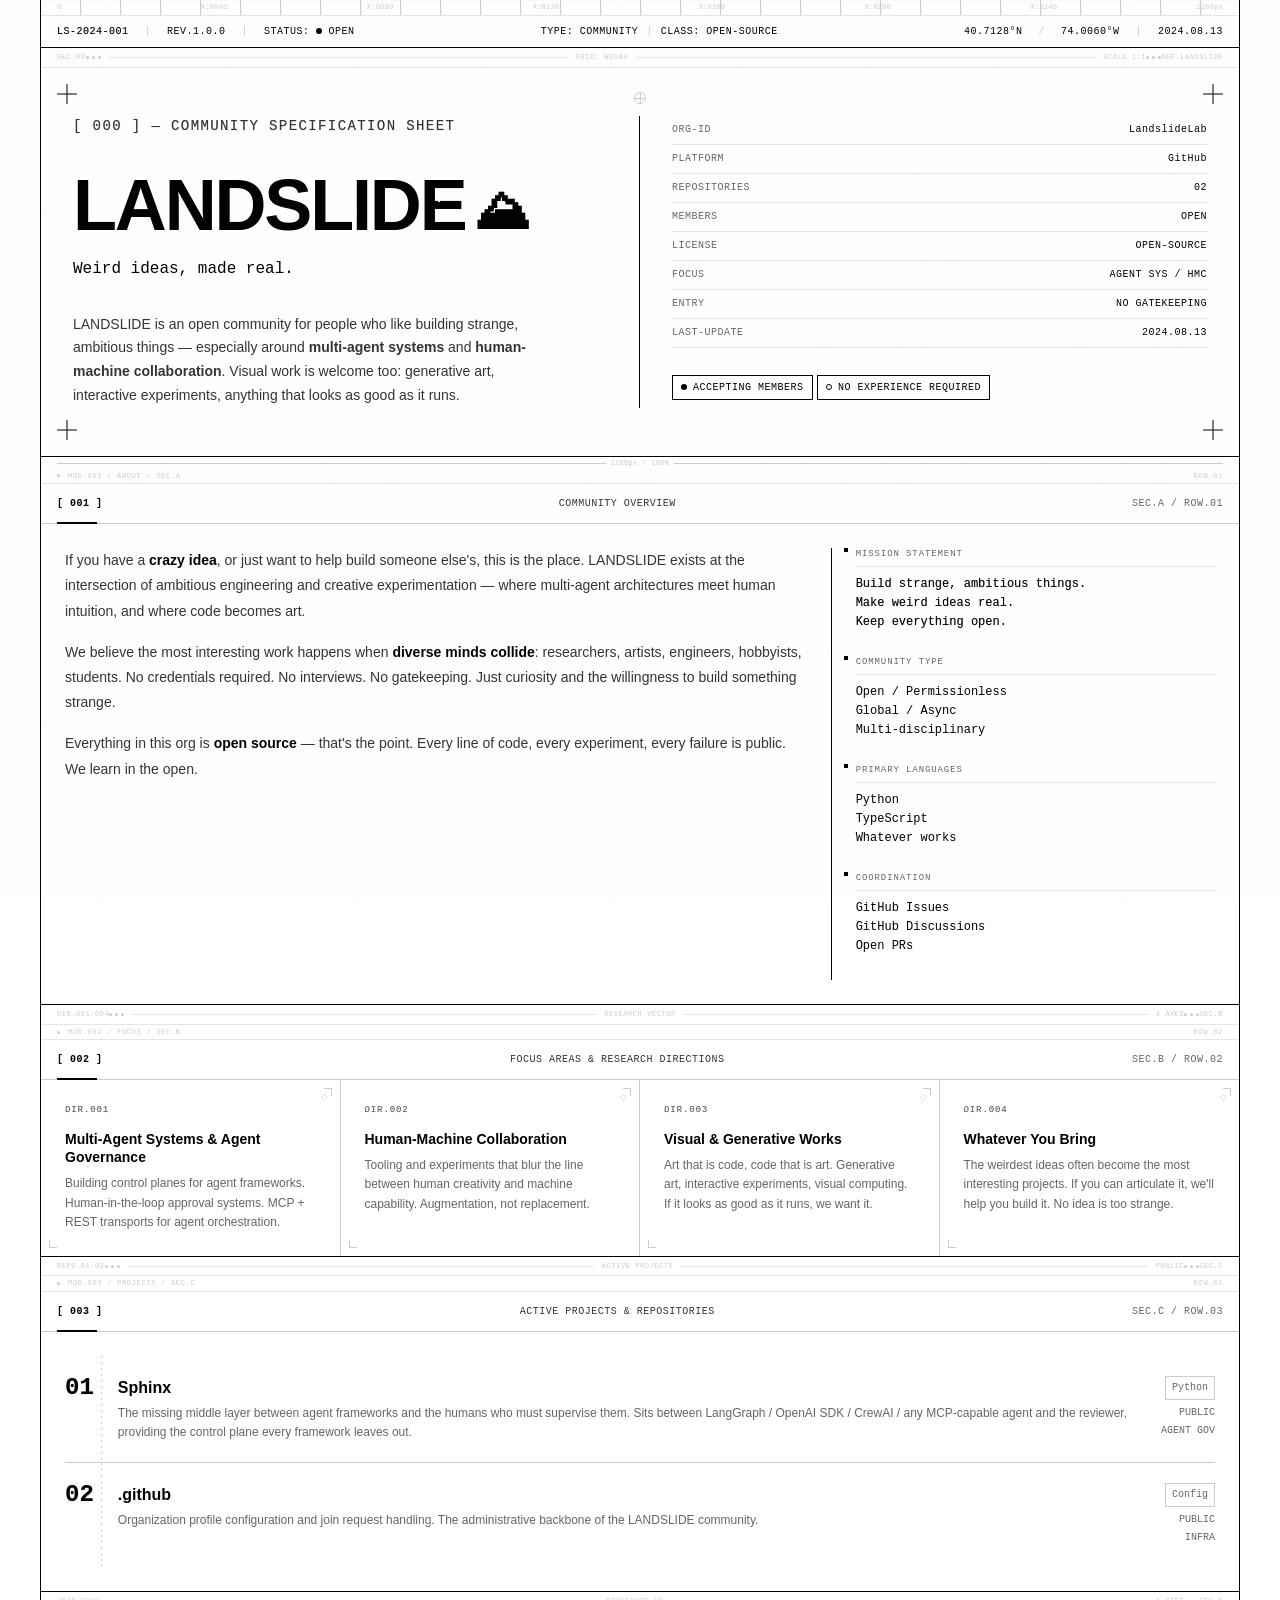
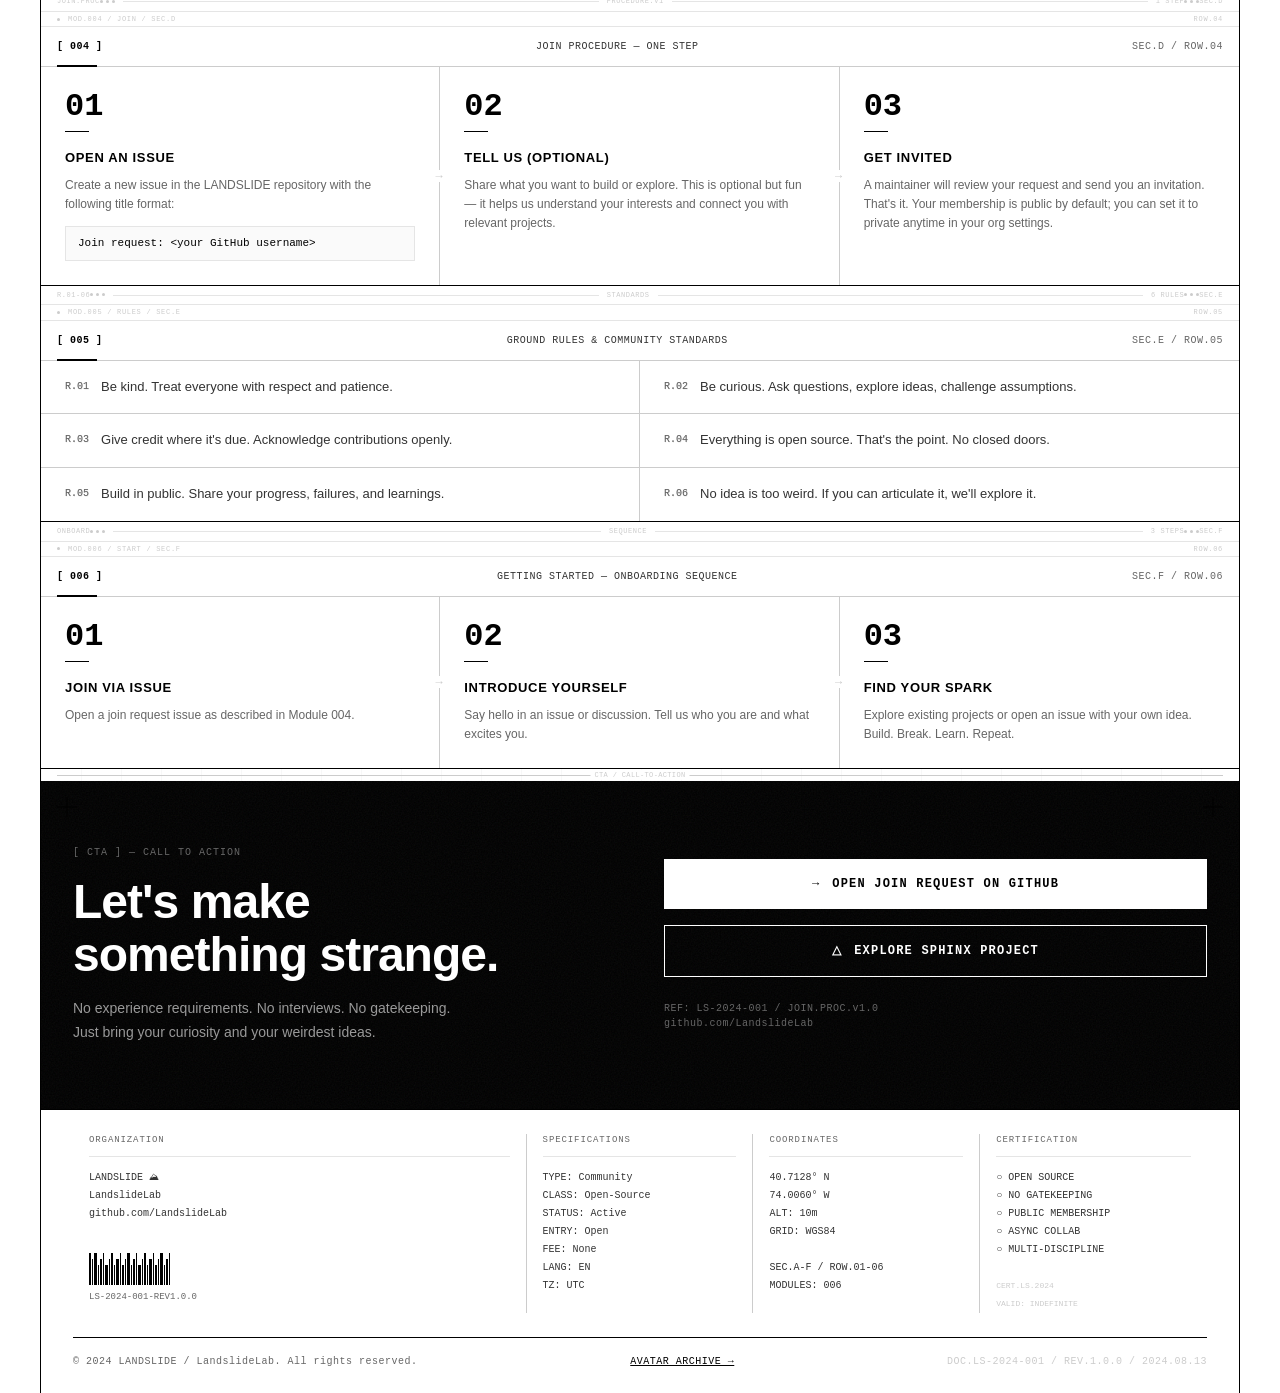
==== commit 395b4ffa: "Add historical avatar archive page + footer link" ====
--- a/index.html
+++ b/index.html
@@ -698,10 +698,13 @@
         </div>
 
         <!-- Bottom metadata strip -->
-        <div style="margin-top: 24px; padding-top: 16px; border-top: var(--border-thin); display: flex; justify-content: space-between; align-items: center;">
+        <div style="margin-top: 24px; padding-top: 16px; border-top: var(--border-thin); display: flex; justify-content: space-between; align-items: center; flex-wrap: wrap; gap: 8px;">
           <span class="mono text-xs" style="color: var(--mid-gray);">
             &#x00A9; 2024 LANDSLIDE / LandslideLab. All rights reserved.
           </span>
+          <a href="/avatars.html" class="mono text-xs" style="color: var(--black); text-decoration: underline;">
+            AVATAR ARCHIVE &#x2192;
+          </a>
           <span class="mono text-xs" style="color: var(--light-gray);">
             DOC.LS-2024-001 / REV.1.0.0 / 2024.08.13
           </span>
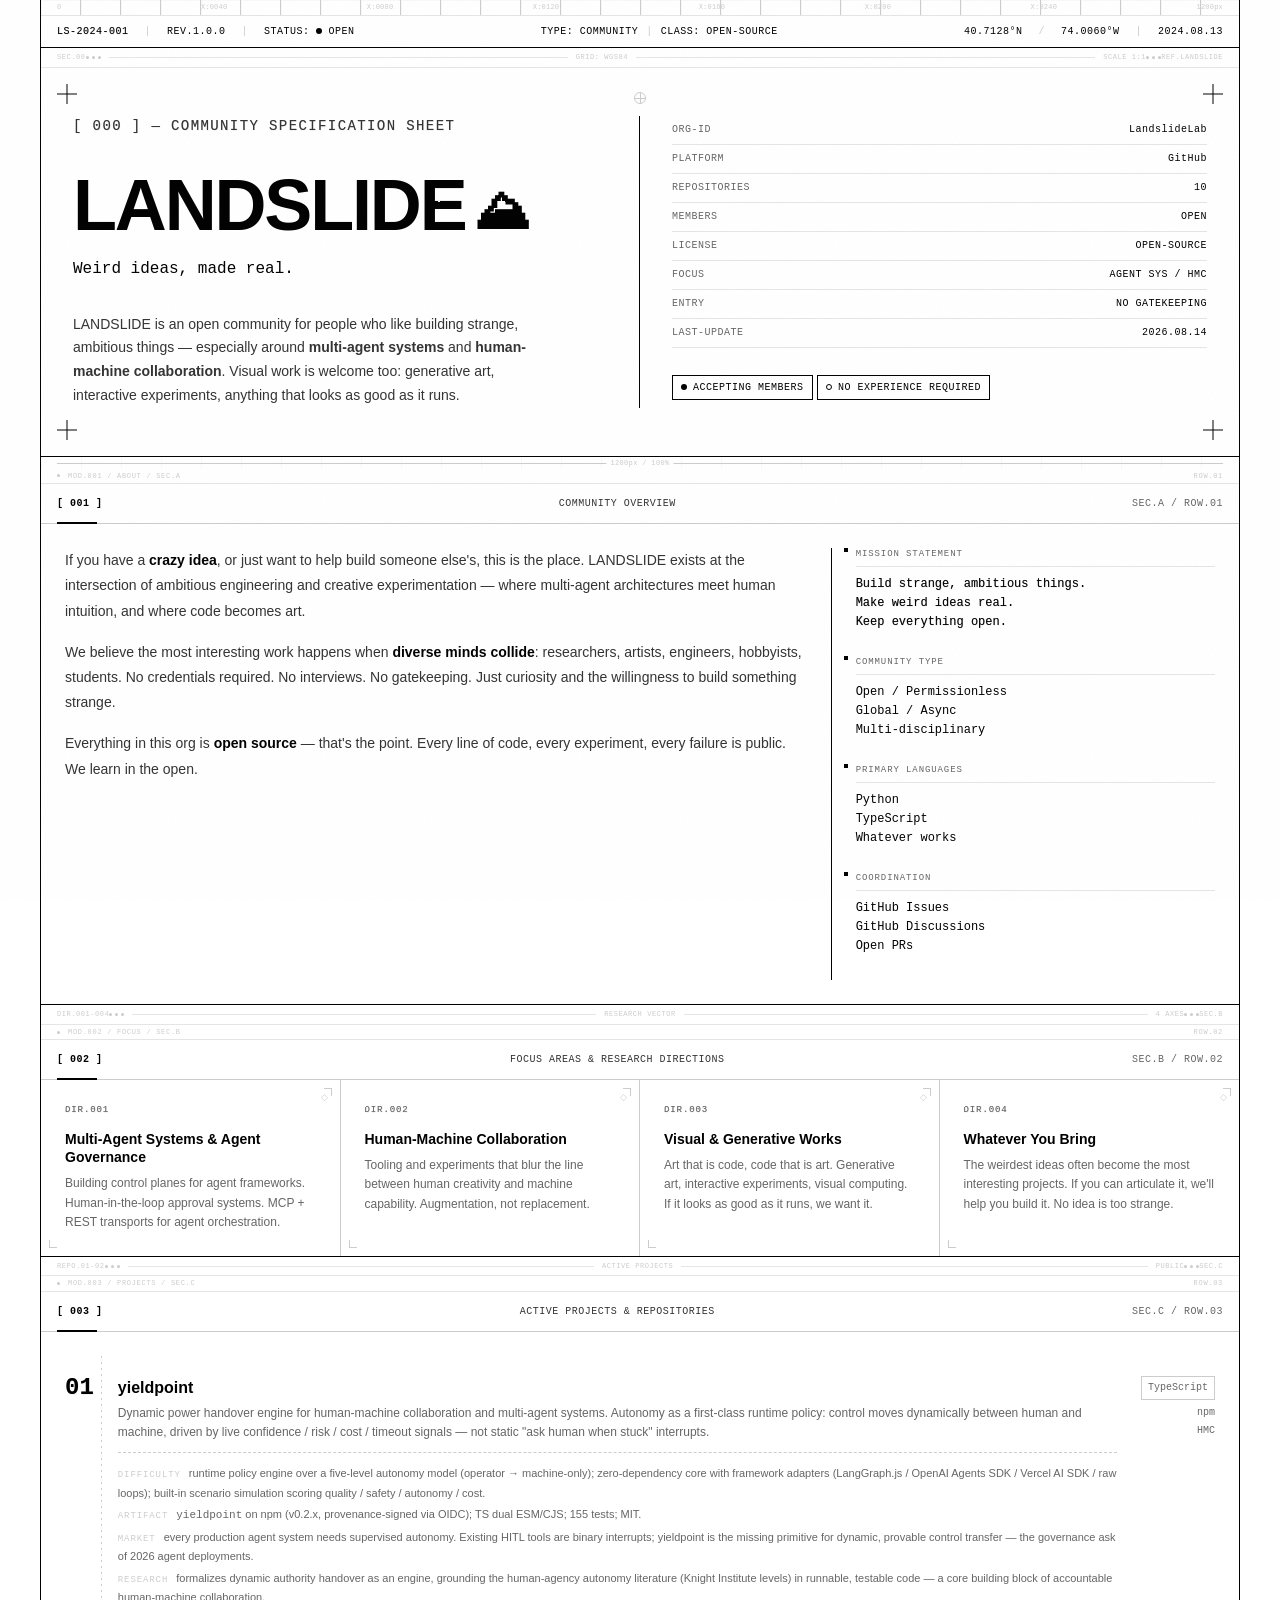
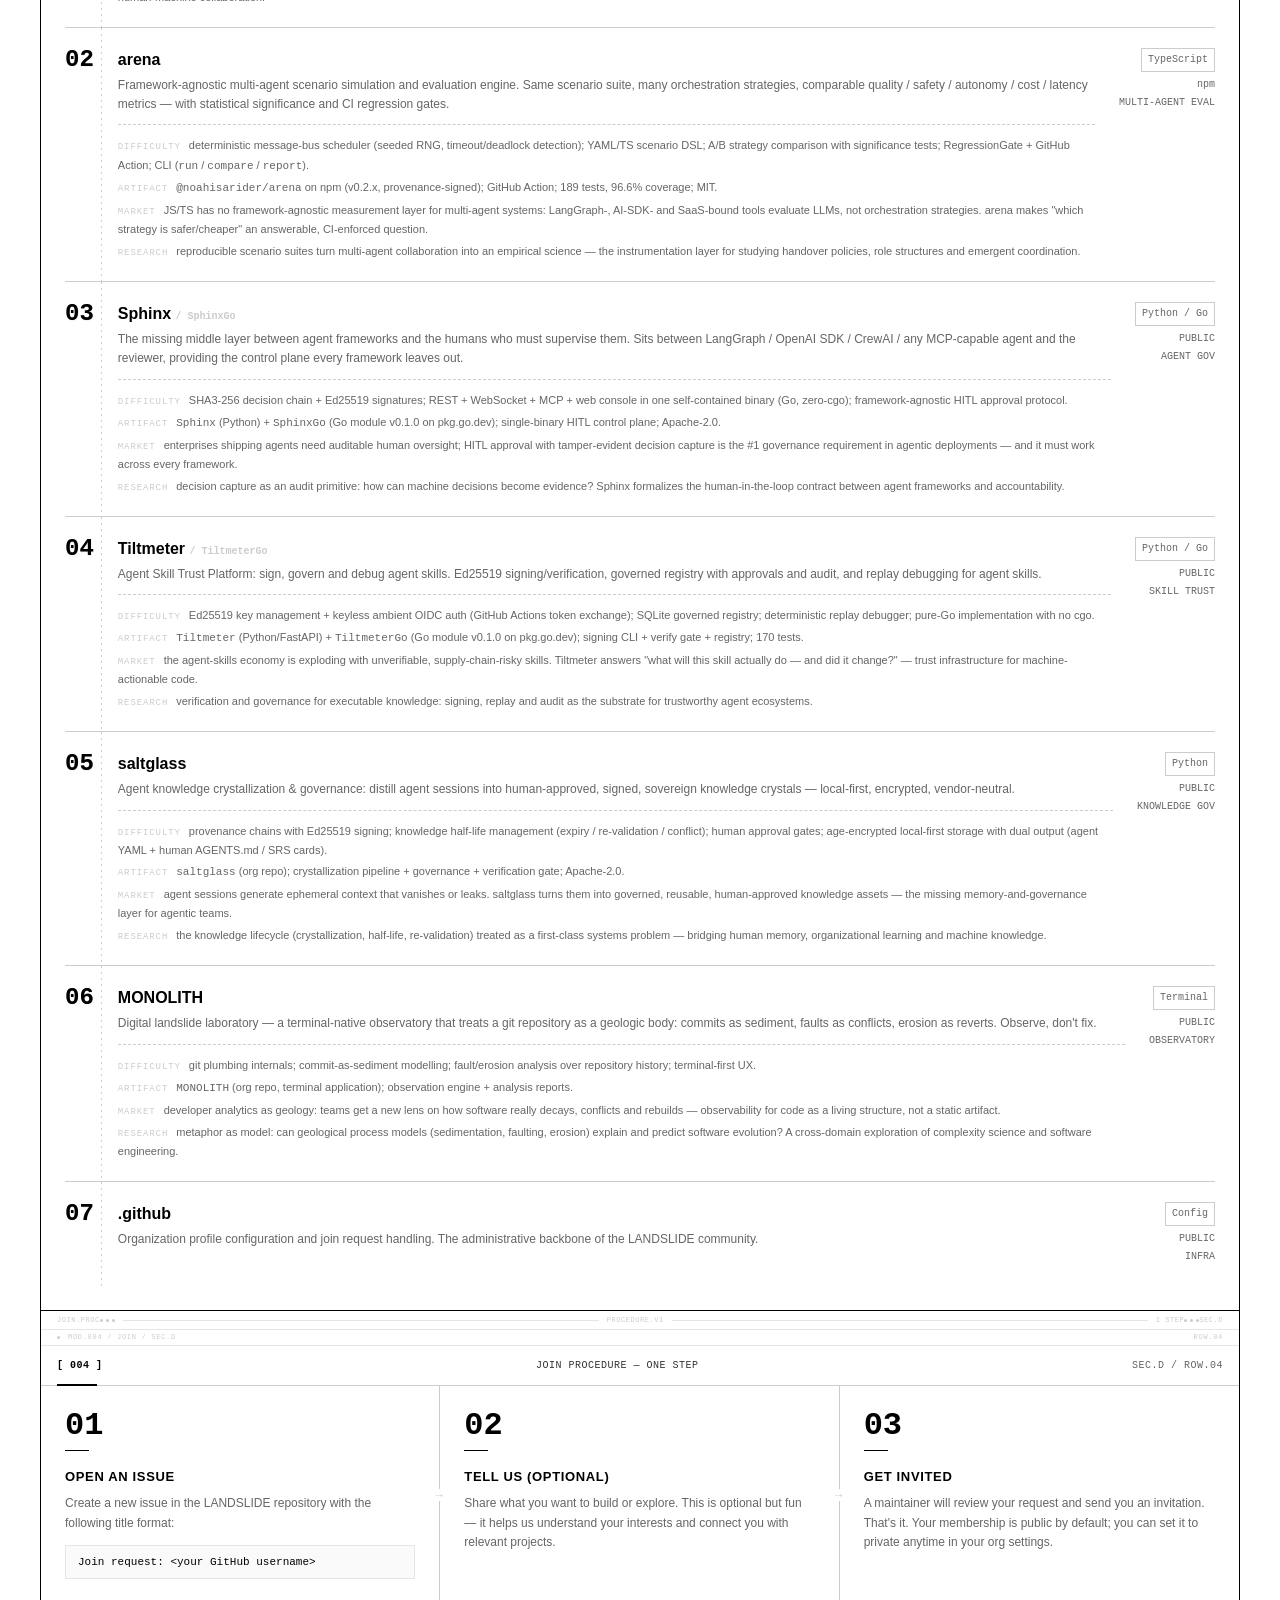
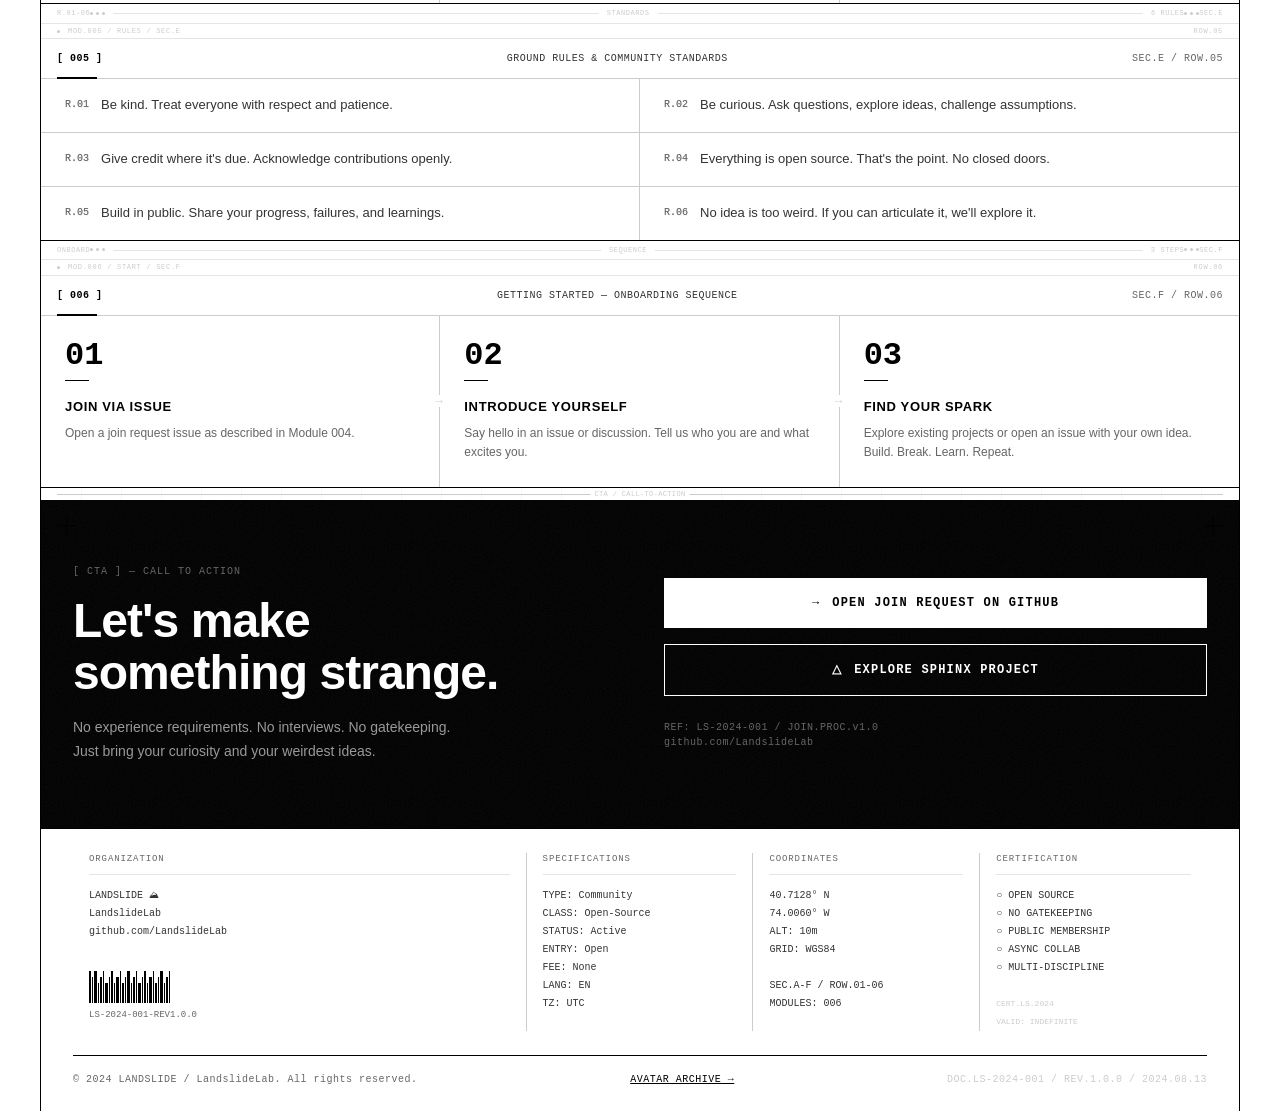
==== commit 3339d223: "site: add full project catalog with difficulty/artifact/market/research specs - 7 project cards (yie" ====
--- a/index.html
+++ b/index.html
@@ -136,7 +136,7 @@
               </div>
               <div class="spec-row">
                 <span class="spec-label">REPOSITORIES</span>
-                <span class="spec-value">02</span>
+                <span class="spec-value">10</span>
               </div>
               <div class="spec-row">
                 <span class="spec-label">MEMBERS</span>
@@ -156,7 +156,7 @@
               </div>
               <div class="spec-row">
                 <span class="spec-label">LAST-UPDATE</span>
-                <span class="spec-value">2024.08.13</span>
+                <span class="spec-value">2026.08.14</span>
               </div>
             </div>
             <div style="margin-top: 24px;">
@@ -357,19 +357,125 @@
           <div class="project-card">
             <div class="project-index letterpress">01</div>
             <div class="project-info">
-              <h3><a href="https://github.com/LandslideLab/Sphinx" target="_blank" rel="noopener">Sphinx</a></h3>
+              <h3><a href="https://github.com/LandslideLab/yieldpoint" target="_blank" rel="noopener">yieldpoint</a></h3>
+              <p>
+                Dynamic power handover engine for human-machine collaboration and multi-agent systems. Autonomy as a first-class runtime policy: control moves dynamically between human and machine, driven by live confidence / risk / cost / timeout signals &mdash; not static "ask human when stuck" interrupts.
+              </p>
+              <div class="project-spec">
+                <div><span class="spec-k">DIFFICULTY</span>runtime policy engine over a five-level autonomy model (operator &rarr; machine-only); zero-dependency core with framework adapters (LangGraph.js / OpenAI Agents SDK / Vercel AI SDK / raw loops); built-in scenario simulation scoring quality / safety / autonomy / cost.</div>
+                <div><span class="spec-k">ARTIFACT</span><code>yieldpoint</code> on npm (v0.2.x, provenance-signed via OIDC); TS dual ESM/CJS; 155 tests; MIT.</div>
+                <div><span class="spec-k">MARKET</span>every production agent system needs supervised autonomy. Existing HITL tools are binary interrupts; yieldpoint is the missing primitive for dynamic, provable control transfer &mdash; the governance ask of 2026 agent deployments.</div>
+                <div><span class="spec-k">RESEARCH</span>formalizes dynamic authority handover as an engine, grounding the human-agency autonomy literature (Knight Institute levels) in runnable, testable code &mdash; a core building block of accountable human-machine collaboration.</div>
+              </div>
+            </div>
+            <div class="project-meta">
+              <span class="lang">TypeScript</span><br/>
+              <span>npm</span><br/>
+              <span>HMC</span>
+            </div>
+          </div>
+          <div class="project-card">
+            <div class="project-index letterpress">02</div>
+            <div class="project-info">
+              <h3><a href="https://github.com/LandslideLab/arena" target="_blank" rel="noopener">arena</a></h3>
+              <p>
+                Framework-agnostic multi-agent scenario simulation and evaluation engine. Same scenario suite, many orchestration strategies, comparable quality / safety / autonomy / cost / latency metrics &mdash; with statistical significance and CI regression gates.
+              </p>
+              <div class="project-spec">
+                <div><span class="spec-k">DIFFICULTY</span>deterministic message-bus scheduler (seeded RNG, timeout/deadlock detection); YAML/TS scenario DSL; A/B strategy comparison with significance tests; RegressionGate + GitHub Action; CLI (<code>run</code> / <code>compare</code> / <code>report</code>).</div>
+                <div><span class="spec-k">ARTIFACT</span><code>@noahisarider/arena</code> on npm (v0.2.x, provenance-signed); GitHub Action; 189 tests, 96.6% coverage; MIT.</div>
+                <div><span class="spec-k">MARKET</span>JS/TS has no framework-agnostic measurement layer for multi-agent systems: LangGraph-, AI-SDK- and SaaS-bound tools evaluate LLMs, not orchestration strategies. arena makes "which strategy is safer/cheaper" an answerable, CI-enforced question.</div>
+                <div><span class="spec-k">RESEARCH</span>reproducible scenario suites turn multi-agent collaboration into an empirical science &mdash; the instrumentation layer for studying handover policies, role structures and emergent coordination.</div>
+              </div>
+            </div>
+            <div class="project-meta">
+              <span class="lang">TypeScript</span><br/>
+              <span>npm</span><br/>
+              <span>MULTI-AGENT EVAL</span>
+            </div>
+          </div>
+          <div class="project-card">
+            <div class="project-index letterpress">03</div>
+            <div class="project-info">
+              <h3><a href="https://github.com/LandslideLab/Sphinx" target="_blank" rel="noopener">Sphinx</a> <span style="color:var(--light-gray);font-family:var(--font-mono);font-size:10px;">/ SphinxGo</span></h3>
               <p>
                 The missing middle layer between agent frameworks and the humans who must supervise them. Sits between LangGraph / OpenAI SDK / CrewAI / any MCP-capable agent and the reviewer, providing the control plane every framework leaves out.
               </p>
+              <div class="project-spec">
+                <div><span class="spec-k">DIFFICULTY</span>SHA3-256 decision chain + Ed25519 signatures; REST + WebSocket + MCP + web console in one self-contained binary (Go, zero-cgo); framework-agnostic HITL approval protocol.</div>
+                <div><span class="spec-k">ARTIFACT</span><code>Sphinx</code> (Python) + <code>SphinxGo</code> (Go module v0.1.0 on pkg.go.dev); single-binary HITL control plane; Apache-2.0.</div>
+                <div><span class="spec-k">MARKET</span>enterprises shipping agents need auditable human oversight; HITL approval with tamper-evident decision capture is the #1 governance requirement in agentic deployments &mdash; and it must work across every framework.</div>
+                <div><span class="spec-k">RESEARCH</span>decision capture as an audit primitive: how can machine decisions become evidence? Sphinx formalizes the human-in-the-loop contract between agent frameworks and accountability.</div>
+              </div>
+            </div>
+            <div class="project-meta">
+              <span class="lang">Python / Go</span><br/>
+              <span>PUBLIC</span><br/>
+              <span>AGENT GOV</span>
+            </div>
+          </div>
+          <div class="project-card">
+            <div class="project-index letterpress">04</div>
+            <div class="project-info">
+              <h3><a href="https://github.com/LandslideLab/Tiltmeter" target="_blank" rel="noopener">Tiltmeter</a> <span style="color:var(--light-gray);font-family:var(--font-mono);font-size:10px;">/ TiltmeterGo</span></h3>
+              <p>
+                Agent Skill Trust Platform: sign, govern and debug agent skills. Ed25519 signing/verification, governed registry with approvals and audit, and replay debugging for agent skills.
+              </p>
+              <div class="project-spec">
+                <div><span class="spec-k">DIFFICULTY</span>Ed25519 key management + keyless ambient OIDC auth (GitHub Actions token exchange); SQLite governed registry; deterministic replay debugger; pure-Go implementation with no cgo.</div>
+                <div><span class="spec-k">ARTIFACT</span><code>Tiltmeter</code> (Python/FastAPI) + <code>TiltmeterGo</code> (Go module v0.1.0 on pkg.go.dev); signing CLI + verify gate + registry; 170 tests.</div>
+                <div><span class="spec-k">MARKET</span>the agent-skills economy is exploding with unverifiable, supply-chain-risky skills. Tiltmeter answers "what will this skill actually do &mdash; and did it change?" &mdash; trust infrastructure for machine-actionable code.</div>
+                <div><span class="spec-k">RESEARCH</span>verification and governance for executable knowledge: signing, replay and audit as the substrate for trustworthy agent ecosystems.</div>
+              </div>
+            </div>
+            <div class="project-meta">
+              <span class="lang">Python / Go</span><br/>
+              <span>PUBLIC</span><br/>
+              <span>SKILL TRUST</span>
+            </div>
+          </div>
+          <div class="project-card">
+            <div class="project-index letterpress">05</div>
+            <div class="project-info">
+              <h3><a href="https://github.com/LandslideLab/saltglass" target="_blank" rel="noopener">saltglass</a></h3>
+              <p>
+                Agent knowledge crystallization &amp; governance: distill agent sessions into human-approved, signed, sovereign knowledge crystals &mdash; local-first, encrypted, vendor-neutral.
+              </p>
+              <div class="project-spec">
+                <div><span class="spec-k">DIFFICULTY</span>provenance chains with Ed25519 signing; knowledge half-life management (expiry / re-validation / conflict); human approval gates; age-encrypted local-first storage with dual output (agent YAML + human AGENTS.md / SRS cards).</div>
+                <div><span class="spec-k">ARTIFACT</span><code>saltglass</code> (org repo); crystallization pipeline + governance + verification gate; Apache-2.0.</div>
+                <div><span class="spec-k">MARKET</span>agent sessions generate ephemeral context that vanishes or leaks. saltglass turns them into governed, reusable, human-approved knowledge assets &mdash; the missing memory-and-governance layer for agentic teams.</div>
+                <div><span class="spec-k">RESEARCH</span>the knowledge lifecycle (crystallization, half-life, re-validation) treated as a first-class systems problem &mdash; bridging human memory, organizational learning and machine knowledge.</div>
+              </div>
             </div>
             <div class="project-meta">
               <span class="lang">Python</span><br/>
               <span>PUBLIC</span><br/>
-              <span>AGENT GOV</span>
+              <span>KNOWLEDGE GOV</span>
             </div>
           </div>
           <div class="project-card">
-            <div class="project-index letterpress">02</div>
+            <div class="project-index letterpress">06</div>
+            <div class="project-info">
+              <h3><a href="https://github.com/LandslideLab/MONOLITH" target="_blank" rel="noopener">MONOLITH</a></h3>
+              <p>
+                Digital landslide laboratory &mdash; a terminal-native observatory that treats a git repository as a geologic body: commits as sediment, faults as conflicts, erosion as reverts. Observe, don't fix.
+              </p>
+              <div class="project-spec">
+                <div><span class="spec-k">DIFFICULTY</span>git plumbing internals; commit-as-sediment modelling; fault/erosion analysis over repository history; terminal-first UX.</div>
+                <div><span class="spec-k">ARTIFACT</span><code>MONOLITH</code> (org repo, terminal application); observation engine + analysis reports.</div>
+                <div><span class="spec-k">MARKET</span>developer analytics as geology: teams get a new lens on how software really decays, conflicts and rebuilds &mdash; observability for code as a living structure, not a static artifact.</div>
+                <div><span class="spec-k">RESEARCH</span>metaphor as model: can geological process models (sedimentation, faulting, erosion) explain and predict software evolution? A cross-domain exploration of complexity science and software engineering.</div>
+              </div>
+            </div>
+            <div class="project-meta">
+              <span class="lang">Terminal</span><br/>
+              <span>PUBLIC</span><br/>
+              <span>OBSERVATORY</span>
+            </div>
+          </div>
+          <div class="project-card">
+            <div class="project-index letterpress">07</div>
             <div class="project-info">
               <h3><a href="https://github.com/LandslideLab/.github" target="_blank" rel="noopener">.github</a></h3>
               <p>
--- a/styles/main.css
+++ b/styles/main.css
@@ -773,6 +773,28 @@
   line-height: 1.6;
 }
 
+.project-spec {
+  margin-top: 10px;
+  padding-top: 8px;
+  border-top: 1px dashed var(--light-gray);
+  font-size: 11px;
+  line-height: 1.7;
+  color: var(--mid-gray);
+}
+
+.project-spec div {
+  margin-top: 3px;
+}
+
+.project-spec .spec-k {
+  font-family: var(--font-mono);
+  font-size: 9px;
+  letter-spacing: 0.1em;
+  color: var(--light-gray);
+  margin-right: 8px;
+  white-space: nowrap;
+}
+
 .project-meta {
   font-family: var(--font-mono);
   font-size: 10px;
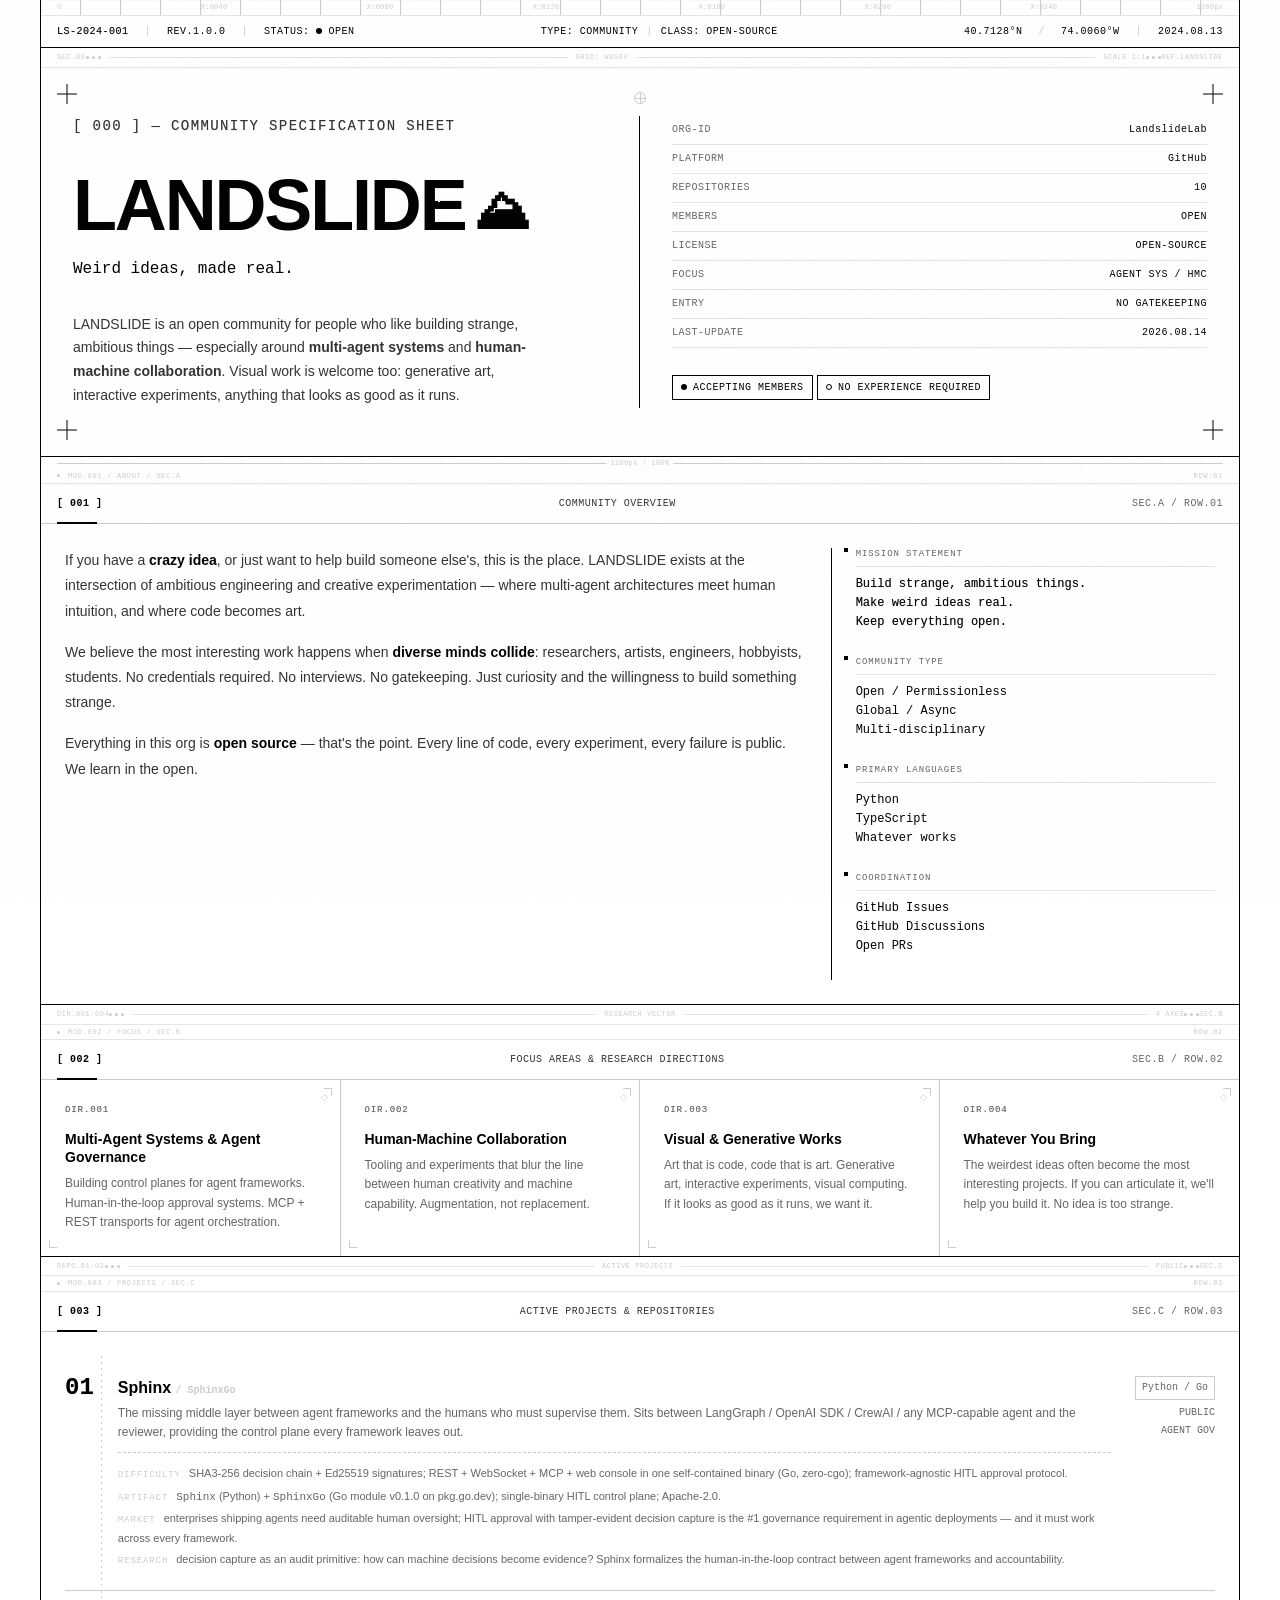
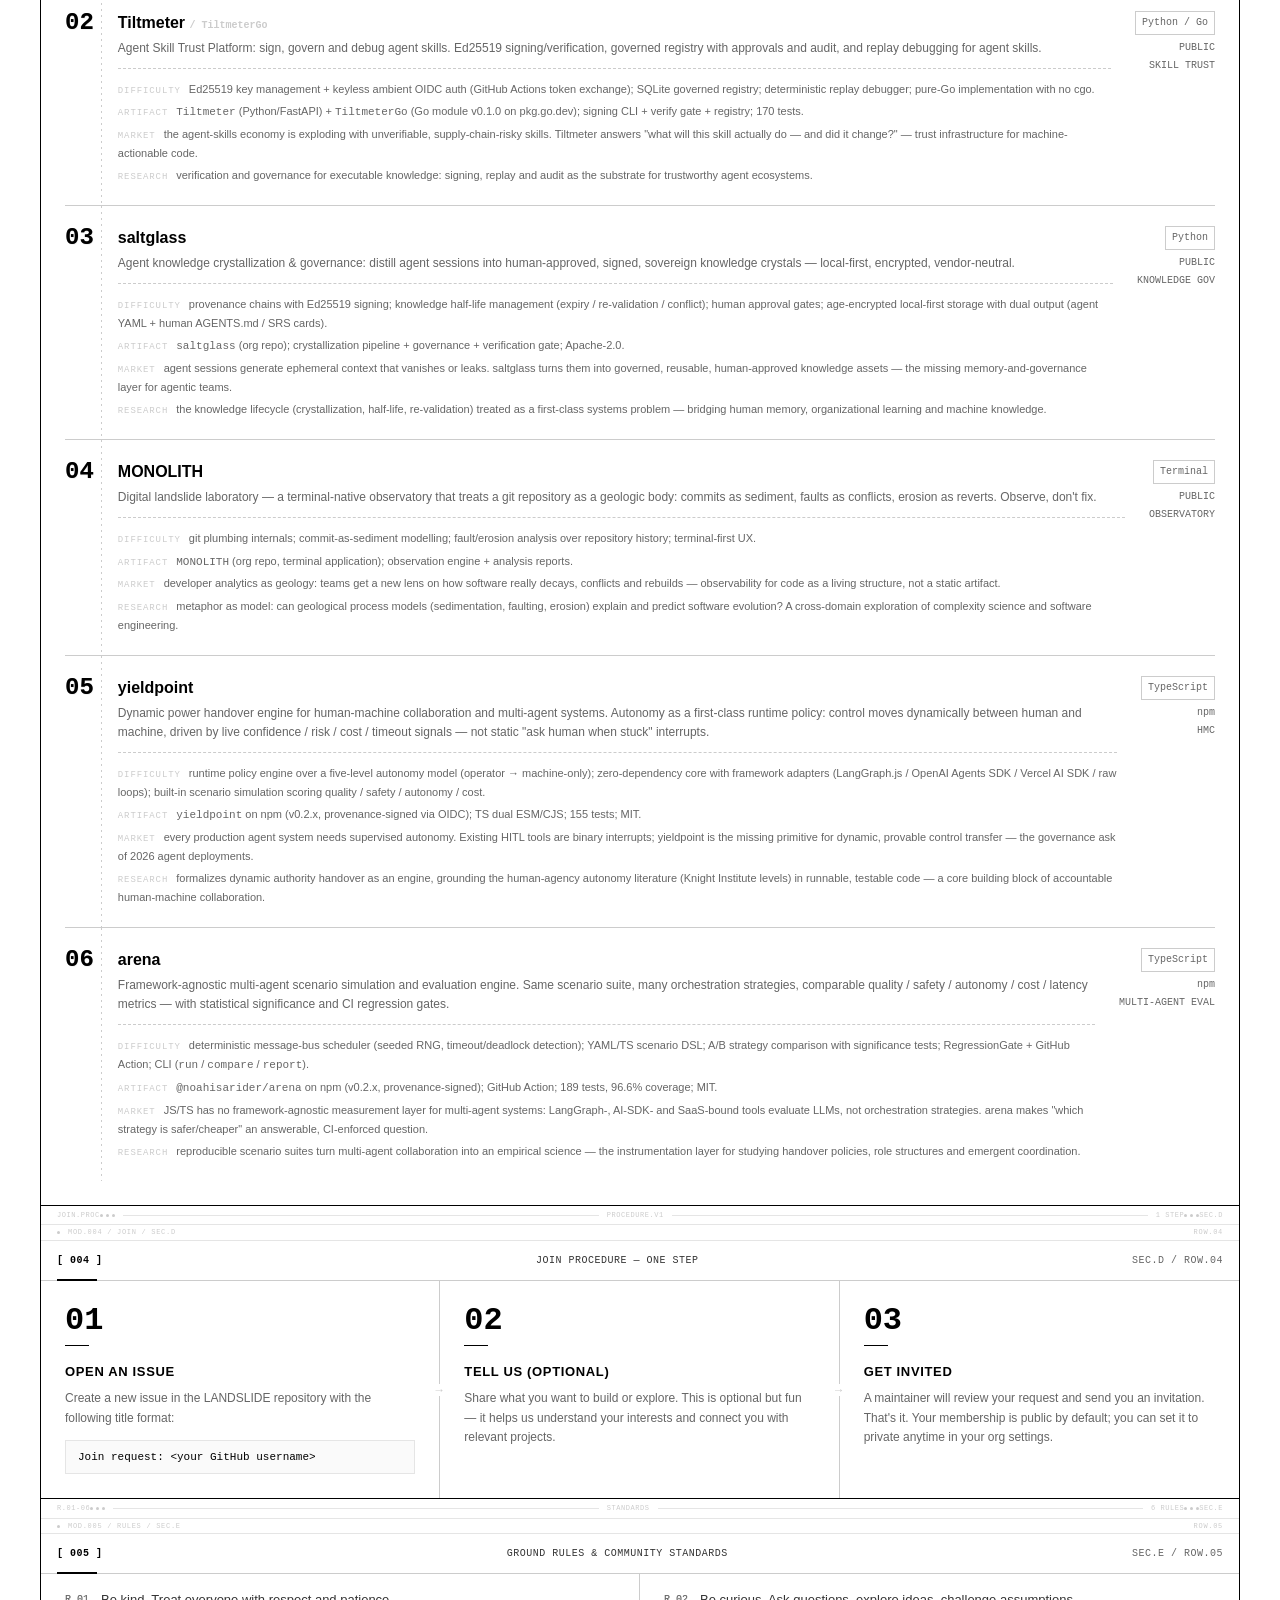
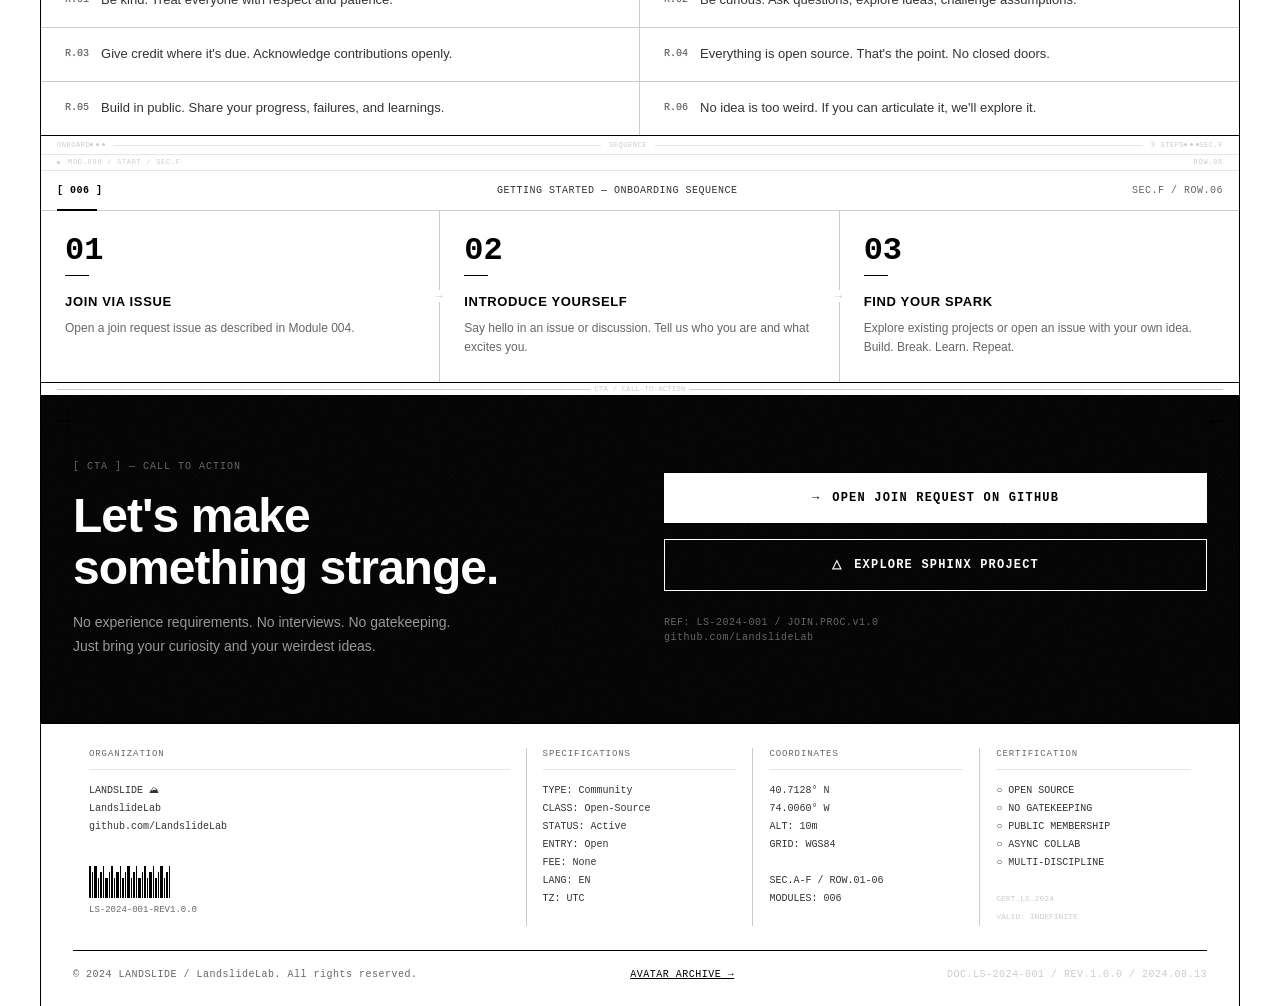
==== commit cea890d3: "site: reorder projects by development order, drop .github card Sphinx -> Tiltmeter -> saltglass -> M" ====
--- a/index.html
+++ b/index.html
@@ -357,6 +357,86 @@
           <div class="project-card">
             <div class="project-index letterpress">01</div>
             <div class="project-info">
+              <h3><a href="https://github.com/LandslideLab/Sphinx" target="_blank" rel="noopener">Sphinx</a> <span style="color:var(--light-gray);font-family:var(--font-mono);font-size:10px;">/ SphinxGo</span></h3>
+              <p>
+                The missing middle layer between agent frameworks and the humans who must supervise them. Sits between LangGraph / OpenAI SDK / CrewAI / any MCP-capable agent and the reviewer, providing the control plane every framework leaves out.
+              </p>
+              <div class="project-spec">
+                <div><span class="spec-k">DIFFICULTY</span>SHA3-256 decision chain + Ed25519 signatures; REST + WebSocket + MCP + web console in one self-contained binary (Go, zero-cgo); framework-agnostic HITL approval protocol.</div>
+                <div><span class="spec-k">ARTIFACT</span><code>Sphinx</code> (Python) + <code>SphinxGo</code> (Go module v0.1.0 on pkg.go.dev); single-binary HITL control plane; Apache-2.0.</div>
+                <div><span class="spec-k">MARKET</span>enterprises shipping agents need auditable human oversight; HITL approval with tamper-evident decision capture is the #1 governance requirement in agentic deployments &mdash; and it must work across every framework.</div>
+                <div><span class="spec-k">RESEARCH</span>decision capture as an audit primitive: how can machine decisions become evidence? Sphinx formalizes the human-in-the-loop contract between agent frameworks and accountability.</div>
+              </div>
+            </div>
+            <div class="project-meta">
+              <span class="lang">Python / Go</span><br/>
+              <span>PUBLIC</span><br/>
+              <span>AGENT GOV</span>
+            </div>
+          </div>
+          <div class="project-card">
+            <div class="project-index letterpress">02</div>
+            <div class="project-info">
+              <h3><a href="https://github.com/LandslideLab/Tiltmeter" target="_blank" rel="noopener">Tiltmeter</a> <span style="color:var(--light-gray);font-family:var(--font-mono);font-size:10px;">/ TiltmeterGo</span></h3>
+              <p>
+                Agent Skill Trust Platform: sign, govern and debug agent skills. Ed25519 signing/verification, governed registry with approvals and audit, and replay debugging for agent skills.
+              </p>
+              <div class="project-spec">
+                <div><span class="spec-k">DIFFICULTY</span>Ed25519 key management + keyless ambient OIDC auth (GitHub Actions token exchange); SQLite governed registry; deterministic replay debugger; pure-Go implementation with no cgo.</div>
+                <div><span class="spec-k">ARTIFACT</span><code>Tiltmeter</code> (Python/FastAPI) + <code>TiltmeterGo</code> (Go module v0.1.0 on pkg.go.dev); signing CLI + verify gate + registry; 170 tests.</div>
+                <div><span class="spec-k">MARKET</span>the agent-skills economy is exploding with unverifiable, supply-chain-risky skills. Tiltmeter answers "what will this skill actually do &mdash; and did it change?" &mdash; trust infrastructure for machine-actionable code.</div>
+                <div><span class="spec-k">RESEARCH</span>verification and governance for executable knowledge: signing, replay and audit as the substrate for trustworthy agent ecosystems.</div>
+              </div>
+            </div>
+            <div class="project-meta">
+              <span class="lang">Python / Go</span><br/>
+              <span>PUBLIC</span><br/>
+              <span>SKILL TRUST</span>
+            </div>
+          </div>
+          <div class="project-card">
+            <div class="project-index letterpress">03</div>
+            <div class="project-info">
+              <h3><a href="https://github.com/LandslideLab/saltglass" target="_blank" rel="noopener">saltglass</a></h3>
+              <p>
+                Agent knowledge crystallization &amp; governance: distill agent sessions into human-approved, signed, sovereign knowledge crystals &mdash; local-first, encrypted, vendor-neutral.
+              </p>
+              <div class="project-spec">
+                <div><span class="spec-k">DIFFICULTY</span>provenance chains with Ed25519 signing; knowledge half-life management (expiry / re-validation / conflict); human approval gates; age-encrypted local-first storage with dual output (agent YAML + human AGENTS.md / SRS cards).</div>
+                <div><span class="spec-k">ARTIFACT</span><code>saltglass</code> (org repo); crystallization pipeline + governance + verification gate; Apache-2.0.</div>
+                <div><span class="spec-k">MARKET</span>agent sessions generate ephemeral context that vanishes or leaks. saltglass turns them into governed, reusable, human-approved knowledge assets &mdash; the missing memory-and-governance layer for agentic teams.</div>
+                <div><span class="spec-k">RESEARCH</span>the knowledge lifecycle (crystallization, half-life, re-validation) treated as a first-class systems problem &mdash; bridging human memory, organizational learning and machine knowledge.</div>
+              </div>
+            </div>
+            <div class="project-meta">
+              <span class="lang">Python</span><br/>
+              <span>PUBLIC</span><br/>
+              <span>KNOWLEDGE GOV</span>
+            </div>
+          </div>
+          <div class="project-card">
+            <div class="project-index letterpress">04</div>
+            <div class="project-info">
+              <h3><a href="https://github.com/LandslideLab/MONOLITH" target="_blank" rel="noopener">MONOLITH</a></h3>
+              <p>
+                Digital landslide laboratory &mdash; a terminal-native observatory that treats a git repository as a geologic body: commits as sediment, faults as conflicts, erosion as reverts. Observe, don't fix.
+              </p>
+              <div class="project-spec">
+                <div><span class="spec-k">DIFFICULTY</span>git plumbing internals; commit-as-sediment modelling; fault/erosion analysis over repository history; terminal-first UX.</div>
+                <div><span class="spec-k">ARTIFACT</span><code>MONOLITH</code> (org repo, terminal application); observation engine + analysis reports.</div>
+                <div><span class="spec-k">MARKET</span>developer analytics as geology: teams get a new lens on how software really decays, conflicts and rebuilds &mdash; observability for code as a living structure, not a static artifact.</div>
+                <div><span class="spec-k">RESEARCH</span>metaphor as model: can geological process models (sedimentation, faulting, erosion) explain and predict software evolution? A cross-domain exploration of complexity science and software engineering.</div>
+              </div>
+            </div>
+            <div class="project-meta">
+              <span class="lang">Terminal</span><br/>
+              <span>PUBLIC</span><br/>
+              <span>OBSERVATORY</span>
+            </div>
+          </div>
+          <div class="project-card">
+            <div class="project-index letterpress">05</div>
+            <div class="project-info">
               <h3><a href="https://github.com/LandslideLab/yieldpoint" target="_blank" rel="noopener">yieldpoint</a></h3>
               <p>
                 Dynamic power handover engine for human-machine collaboration and multi-agent systems. Autonomy as a first-class runtime policy: control moves dynamically between human and machine, driven by live confidence / risk / cost / timeout signals &mdash; not static "ask human when stuck" interrupts.
@@ -375,7 +455,7 @@
             </div>
           </div>
           <div class="project-card">
-            <div class="project-index letterpress">02</div>
+            <div class="project-index letterpress">06</div>
             <div class="project-info">
               <h3><a href="https://github.com/LandslideLab/arena" target="_blank" rel="noopener">arena</a></h3>
               <p>
@@ -392,100 +472,6 @@
               <span class="lang">TypeScript</span><br/>
               <span>npm</span><br/>
               <span>MULTI-AGENT EVAL</span>
-            </div>
-          </div>
-          <div class="project-card">
-            <div class="project-index letterpress">03</div>
-            <div class="project-info">
-              <h3><a href="https://github.com/LandslideLab/Sphinx" target="_blank" rel="noopener">Sphinx</a> <span style="color:var(--light-gray);font-family:var(--font-mono);font-size:10px;">/ SphinxGo</span></h3>
-              <p>
-                The missing middle layer between agent frameworks and the humans who must supervise them. Sits between LangGraph / OpenAI SDK / CrewAI / any MCP-capable agent and the reviewer, providing the control plane every framework leaves out.
-              </p>
-              <div class="project-spec">
-                <div><span class="spec-k">DIFFICULTY</span>SHA3-256 decision chain + Ed25519 signatures; REST + WebSocket + MCP + web console in one self-contained binary (Go, zero-cgo); framework-agnostic HITL approval protocol.</div>
-                <div><span class="spec-k">ARTIFACT</span><code>Sphinx</code> (Python) + <code>SphinxGo</code> (Go module v0.1.0 on pkg.go.dev); single-binary HITL control plane; Apache-2.0.</div>
-                <div><span class="spec-k">MARKET</span>enterprises shipping agents need auditable human oversight; HITL approval with tamper-evident decision capture is the #1 governance requirement in agentic deployments &mdash; and it must work across every framework.</div>
-                <div><span class="spec-k">RESEARCH</span>decision capture as an audit primitive: how can machine decisions become evidence? Sphinx formalizes the human-in-the-loop contract between agent frameworks and accountability.</div>
-              </div>
-            </div>
-            <div class="project-meta">
-              <span class="lang">Python / Go</span><br/>
-              <span>PUBLIC</span><br/>
-              <span>AGENT GOV</span>
-            </div>
-          </div>
-          <div class="project-card">
-            <div class="project-index letterpress">04</div>
-            <div class="project-info">
-              <h3><a href="https://github.com/LandslideLab/Tiltmeter" target="_blank" rel="noopener">Tiltmeter</a> <span style="color:var(--light-gray);font-family:var(--font-mono);font-size:10px;">/ TiltmeterGo</span></h3>
-              <p>
-                Agent Skill Trust Platform: sign, govern and debug agent skills. Ed25519 signing/verification, governed registry with approvals and audit, and replay debugging for agent skills.
-              </p>
-              <div class="project-spec">
-                <div><span class="spec-k">DIFFICULTY</span>Ed25519 key management + keyless ambient OIDC auth (GitHub Actions token exchange); SQLite governed registry; deterministic replay debugger; pure-Go implementation with no cgo.</div>
-                <div><span class="spec-k">ARTIFACT</span><code>Tiltmeter</code> (Python/FastAPI) + <code>TiltmeterGo</code> (Go module v0.1.0 on pkg.go.dev); signing CLI + verify gate + registry; 170 tests.</div>
-                <div><span class="spec-k">MARKET</span>the agent-skills economy is exploding with unverifiable, supply-chain-risky skills. Tiltmeter answers "what will this skill actually do &mdash; and did it change?" &mdash; trust infrastructure for machine-actionable code.</div>
-                <div><span class="spec-k">RESEARCH</span>verification and governance for executable knowledge: signing, replay and audit as the substrate for trustworthy agent ecosystems.</div>
-              </div>
-            </div>
-            <div class="project-meta">
-              <span class="lang">Python / Go</span><br/>
-              <span>PUBLIC</span><br/>
-              <span>SKILL TRUST</span>
-            </div>
-          </div>
-          <div class="project-card">
-            <div class="project-index letterpress">05</div>
-            <div class="project-info">
-              <h3><a href="https://github.com/LandslideLab/saltglass" target="_blank" rel="noopener">saltglass</a></h3>
-              <p>
-                Agent knowledge crystallization &amp; governance: distill agent sessions into human-approved, signed, sovereign knowledge crystals &mdash; local-first, encrypted, vendor-neutral.
-              </p>
-              <div class="project-spec">
-                <div><span class="spec-k">DIFFICULTY</span>provenance chains with Ed25519 signing; knowledge half-life management (expiry / re-validation / conflict); human approval gates; age-encrypted local-first storage with dual output (agent YAML + human AGENTS.md / SRS cards).</div>
-                <div><span class="spec-k">ARTIFACT</span><code>saltglass</code> (org repo); crystallization pipeline + governance + verification gate; Apache-2.0.</div>
-                <div><span class="spec-k">MARKET</span>agent sessions generate ephemeral context that vanishes or leaks. saltglass turns them into governed, reusable, human-approved knowledge assets &mdash; the missing memory-and-governance layer for agentic teams.</div>
-                <div><span class="spec-k">RESEARCH</span>the knowledge lifecycle (crystallization, half-life, re-validation) treated as a first-class systems problem &mdash; bridging human memory, organizational learning and machine knowledge.</div>
-              </div>
-            </div>
-            <div class="project-meta">
-              <span class="lang">Python</span><br/>
-              <span>PUBLIC</span><br/>
-              <span>KNOWLEDGE GOV</span>
-            </div>
-          </div>
-          <div class="project-card">
-            <div class="project-index letterpress">06</div>
-            <div class="project-info">
-              <h3><a href="https://github.com/LandslideLab/MONOLITH" target="_blank" rel="noopener">MONOLITH</a></h3>
-              <p>
-                Digital landslide laboratory &mdash; a terminal-native observatory that treats a git repository as a geologic body: commits as sediment, faults as conflicts, erosion as reverts. Observe, don't fix.
-              </p>
-              <div class="project-spec">
-                <div><span class="spec-k">DIFFICULTY</span>git plumbing internals; commit-as-sediment modelling; fault/erosion analysis over repository history; terminal-first UX.</div>
-                <div><span class="spec-k">ARTIFACT</span><code>MONOLITH</code> (org repo, terminal application); observation engine + analysis reports.</div>
-                <div><span class="spec-k">MARKET</span>developer analytics as geology: teams get a new lens on how software really decays, conflicts and rebuilds &mdash; observability for code as a living structure, not a static artifact.</div>
-                <div><span class="spec-k">RESEARCH</span>metaphor as model: can geological process models (sedimentation, faulting, erosion) explain and predict software evolution? A cross-domain exploration of complexity science and software engineering.</div>
-              </div>
-            </div>
-            <div class="project-meta">
-              <span class="lang">Terminal</span><br/>
-              <span>PUBLIC</span><br/>
-              <span>OBSERVATORY</span>
-            </div>
-          </div>
-          <div class="project-card">
-            <div class="project-index letterpress">07</div>
-            <div class="project-info">
-              <h3><a href="https://github.com/LandslideLab/.github" target="_blank" rel="noopener">.github</a></h3>
-              <p>
-                Organization profile configuration and join request handling. The administrative backbone of the LANDSLIDE community.
-              </p>
-            </div>
-            <div class="project-meta">
-              <span class="lang">Config</span><br/>
-              <span>PUBLIC</span><br/>
-              <span>INFRA</span>
             </div>
           </div>
         </div>
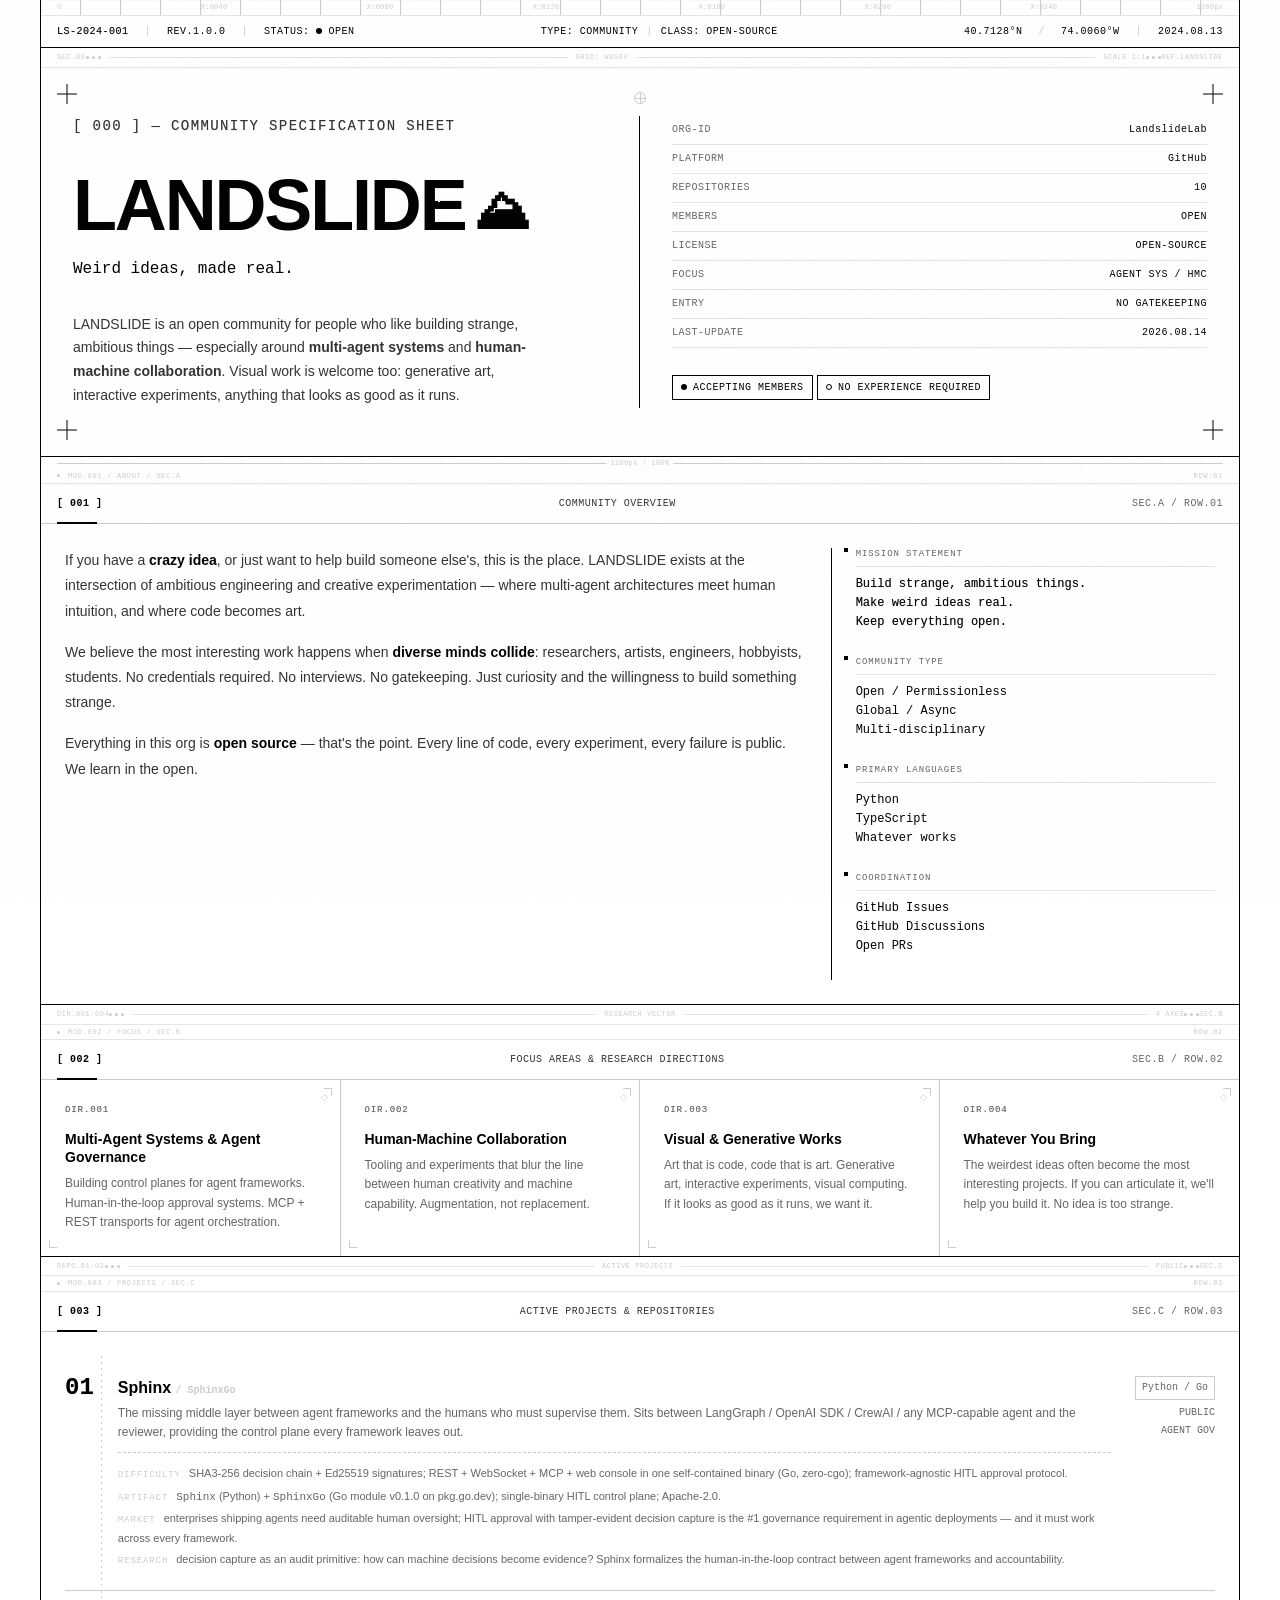
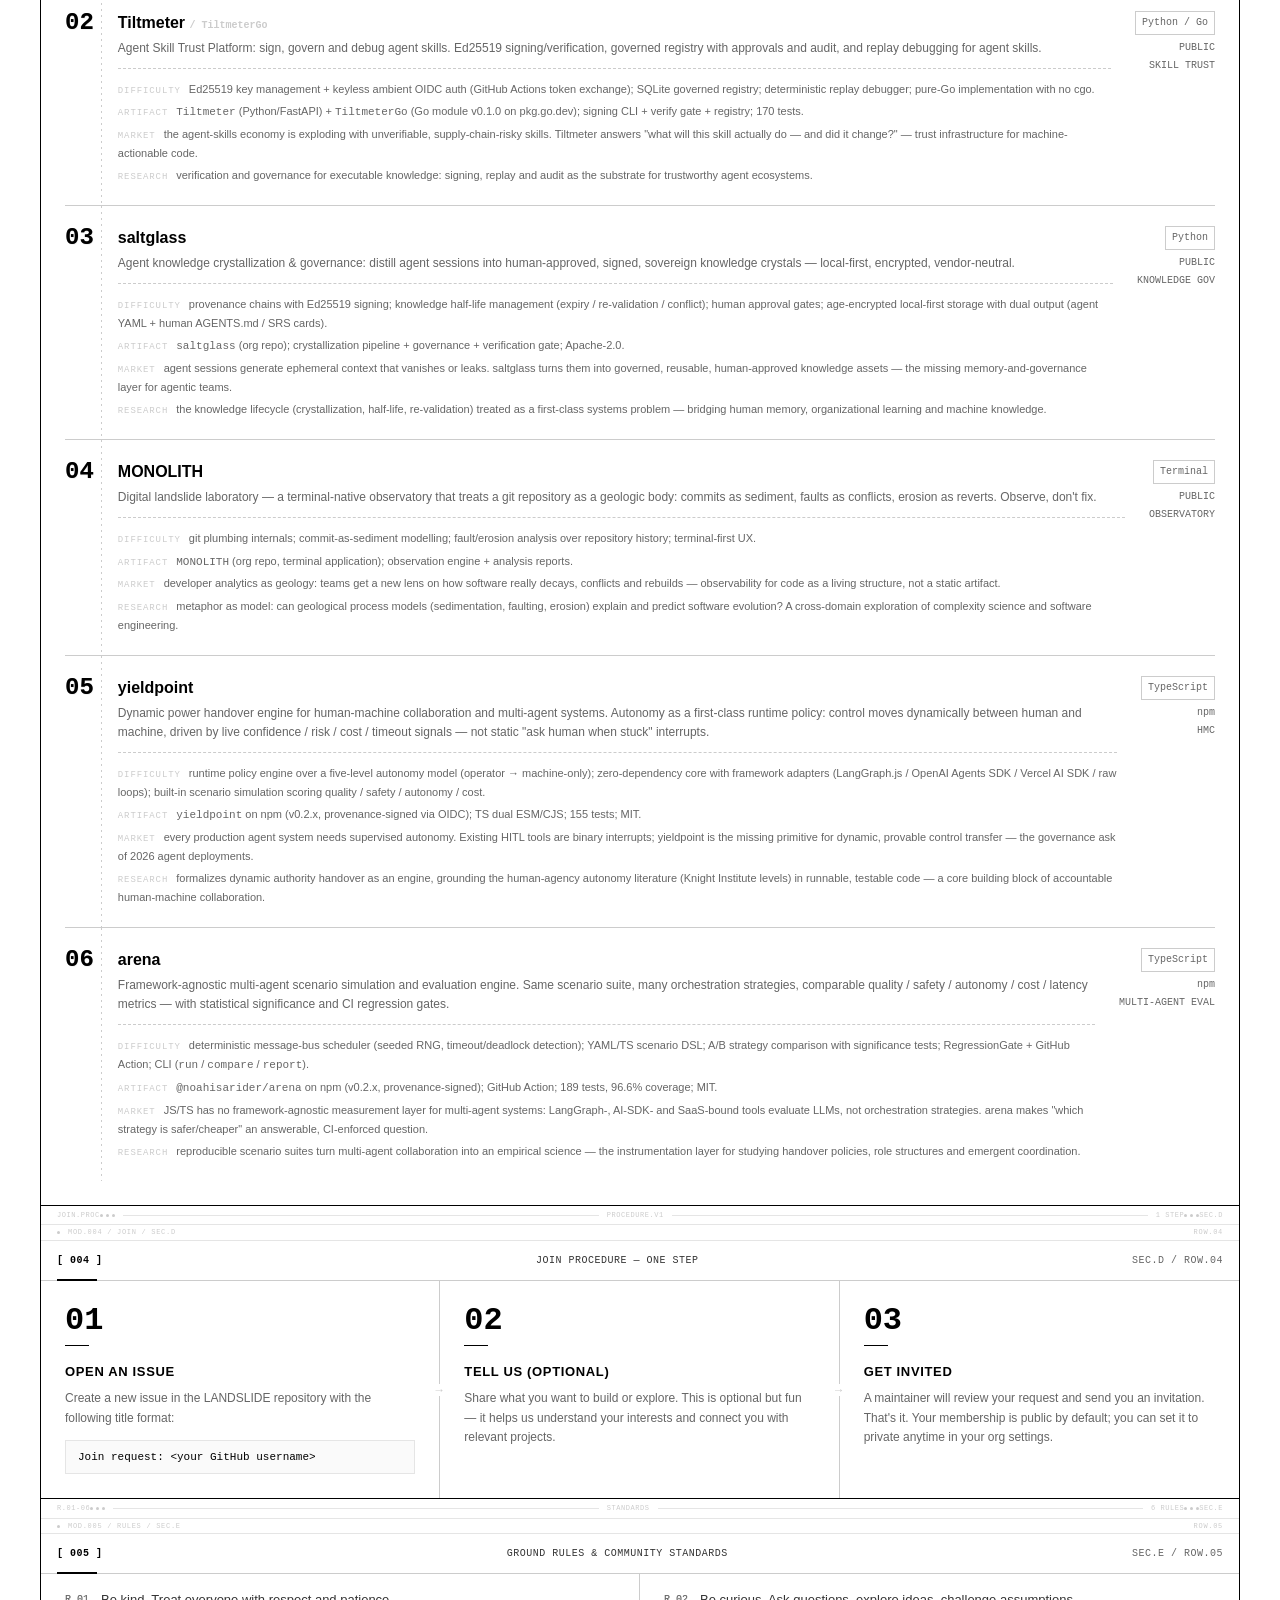
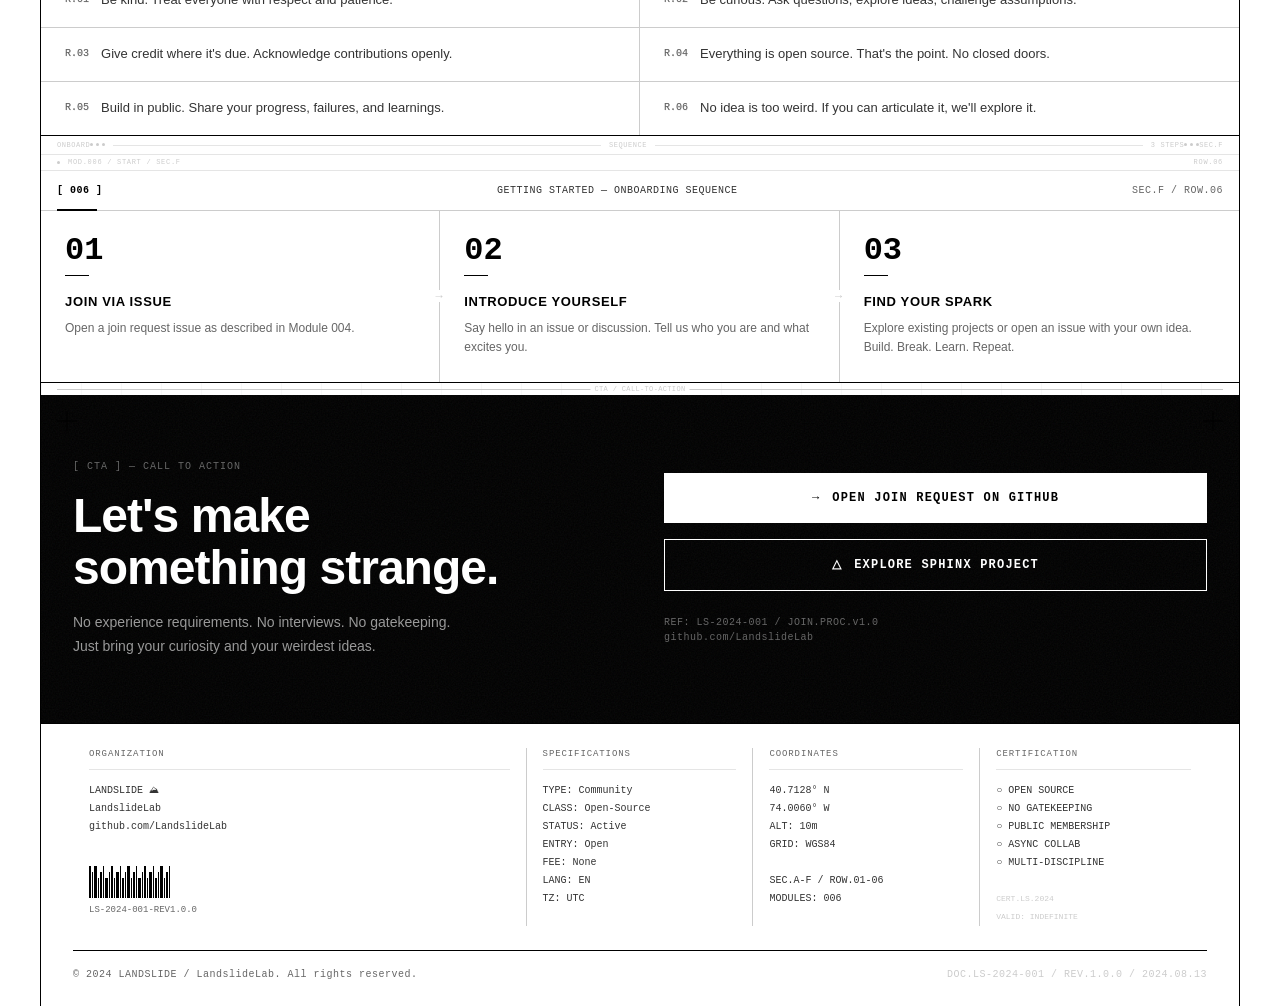
==== commit e9526881: "site: move avatar archive link out of footer into source comment" ====
--- a/index.html
+++ b/index.html
@@ -790,13 +790,11 @@
         </div>
 
         <!-- Bottom metadata strip -->
+        <!-- AVATAR ARCHIVE (historical identity marks): /avatars.html -->
         <div style="margin-top: 24px; padding-top: 16px; border-top: var(--border-thin); display: flex; justify-content: space-between; align-items: center; flex-wrap: wrap; gap: 8px;">
           <span class="mono text-xs" style="color: var(--mid-gray);">
             &#x00A9; 2024 LANDSLIDE / LandslideLab. All rights reserved.
           </span>
-          <a href="/avatars.html" class="mono text-xs" style="color: var(--black); text-decoration: underline;">
-            AVATAR ARCHIVE &#x2192;
-          </a>
           <span class="mono text-xs" style="color: var(--light-gray);">
             DOC.LS-2024-001 / REV.1.0.0 / 2024.08.13
           </span>
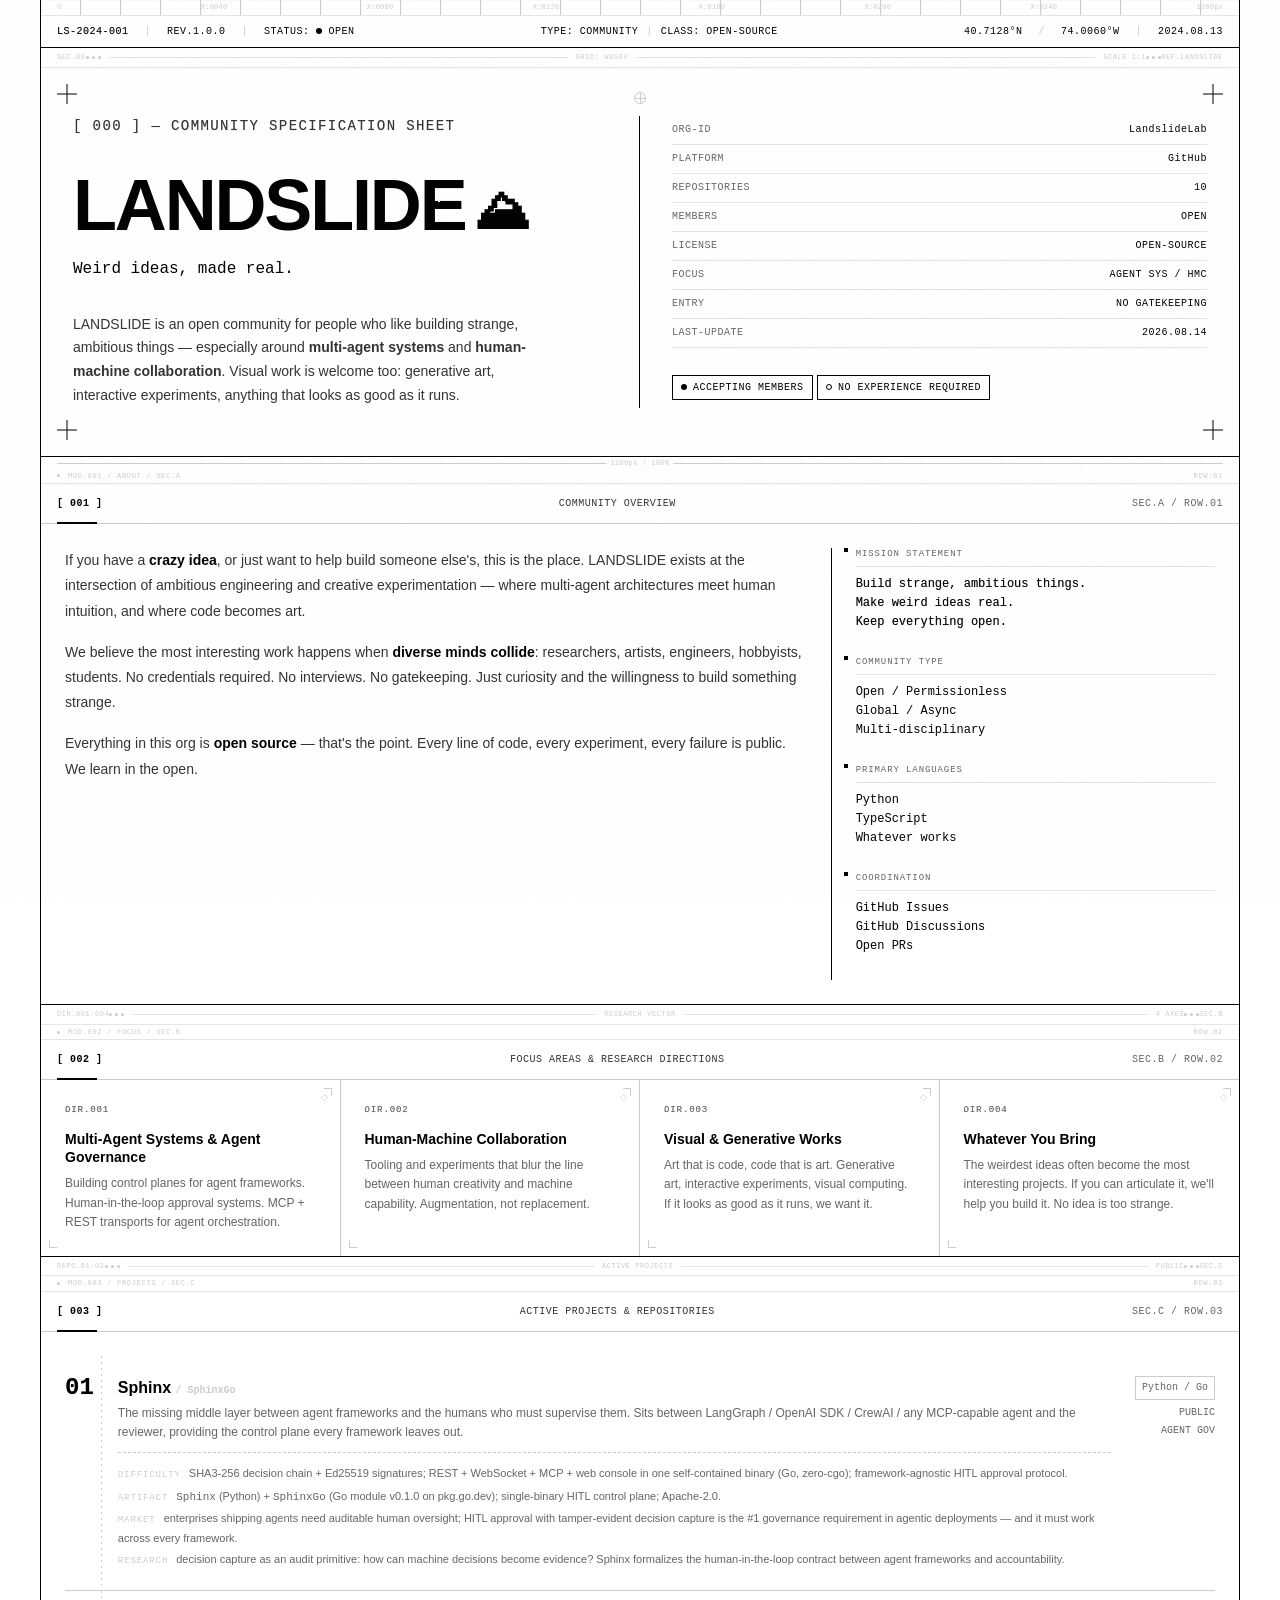
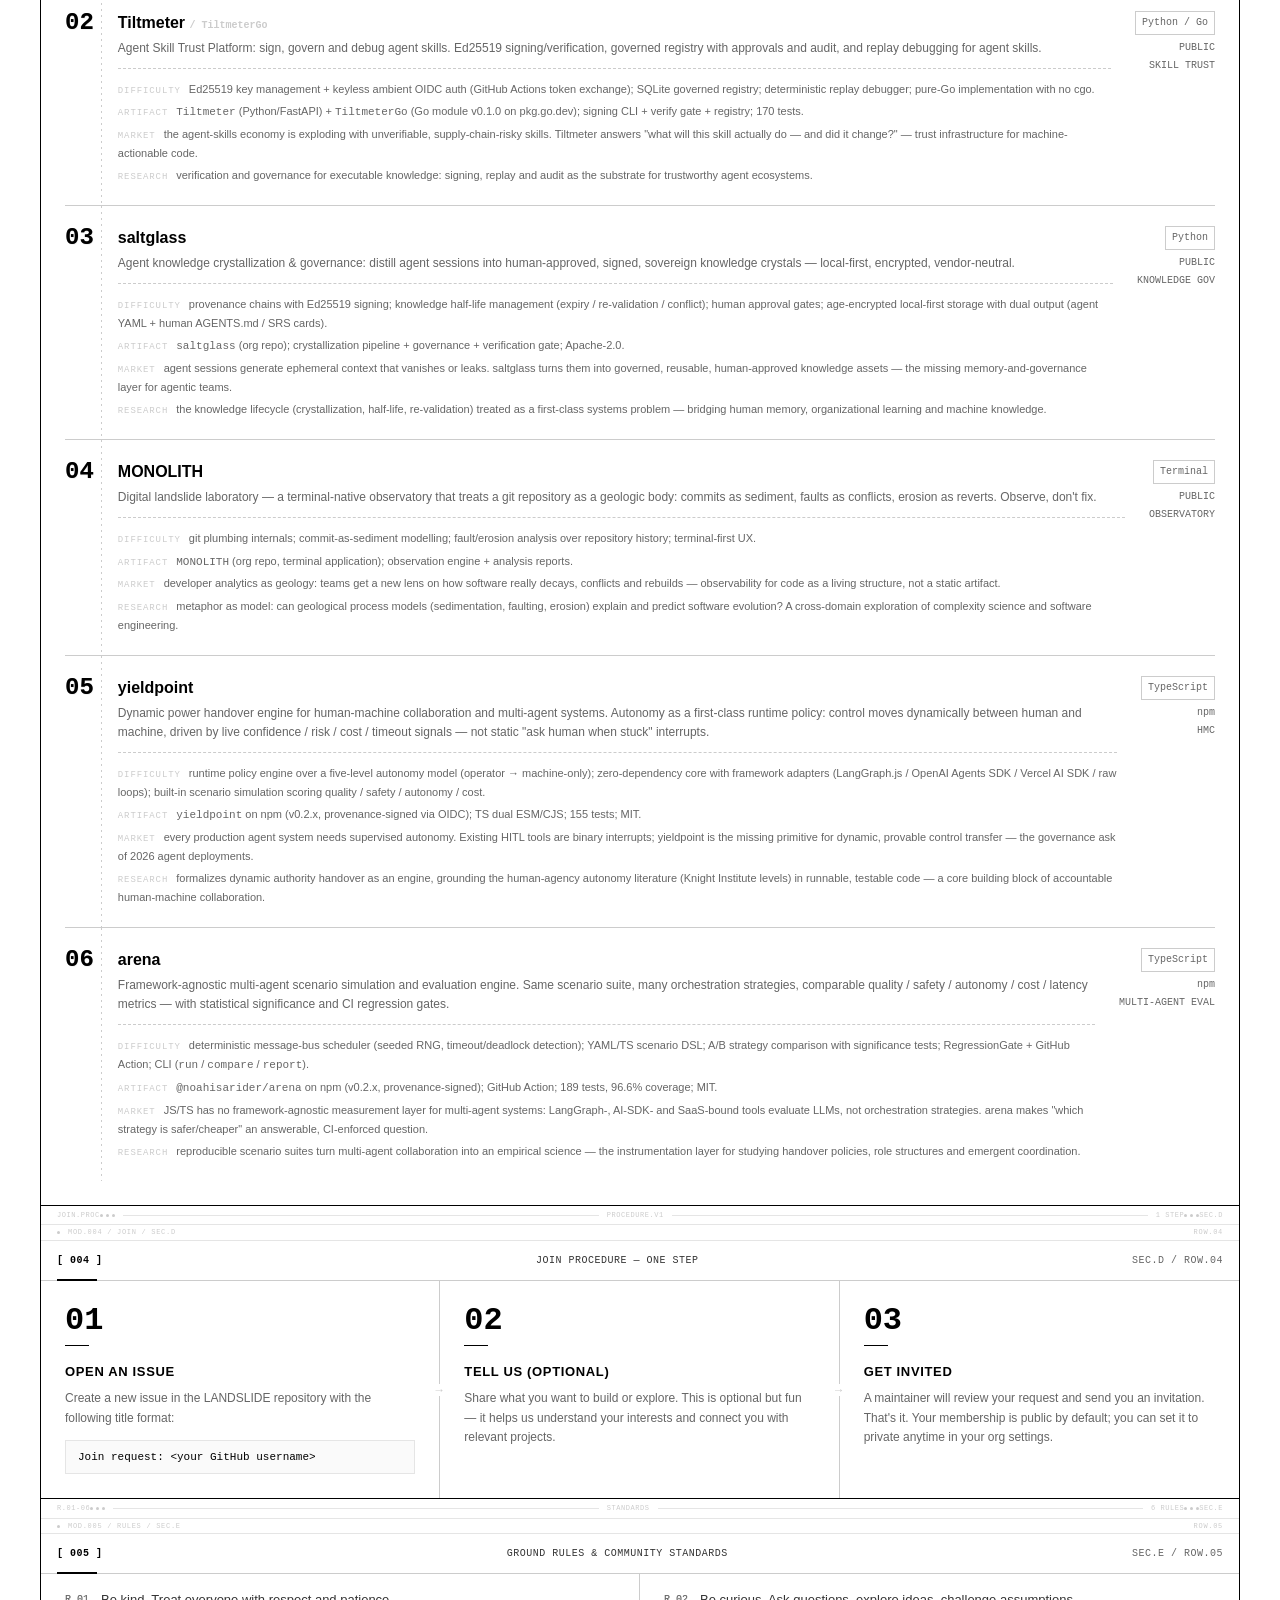
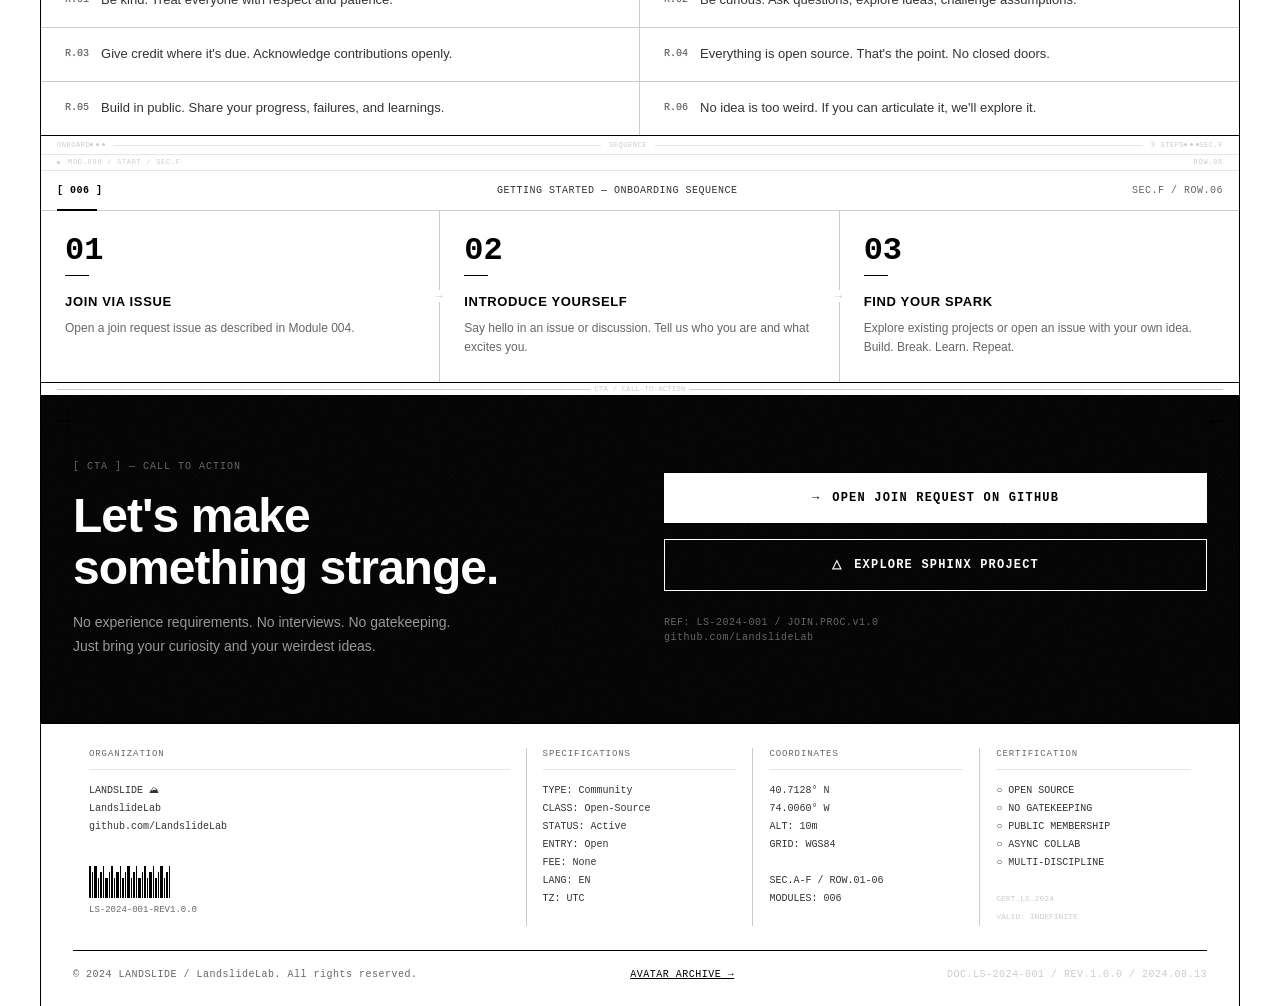
==== commit 8d10dcdd: "site: restore avatar archive footer link; rebrand pride variant as June seasonal" ====
--- a/index.html
+++ b/index.html
@@ -790,11 +790,13 @@
         </div>
 
         <!-- Bottom metadata strip -->
-        <!-- AVATAR ARCHIVE (historical identity marks): /avatars.html -->
         <div style="margin-top: 24px; padding-top: 16px; border-top: var(--border-thin); display: flex; justify-content: space-between; align-items: center; flex-wrap: wrap; gap: 8px;">
           <span class="mono text-xs" style="color: var(--mid-gray);">
             &#x00A9; 2024 LANDSLIDE / LandslideLab. All rights reserved.
           </span>
+          <a href="/avatars.html" class="mono text-xs" style="color: var(--black); text-decoration: underline;">
+            AVATAR ARCHIVE &#x2192;
+          </a>
           <span class="mono text-xs" style="color: var(--light-gray);">
             DOC.LS-2024-001 / REV.1.0.0 / 2024.08.13
           </span>
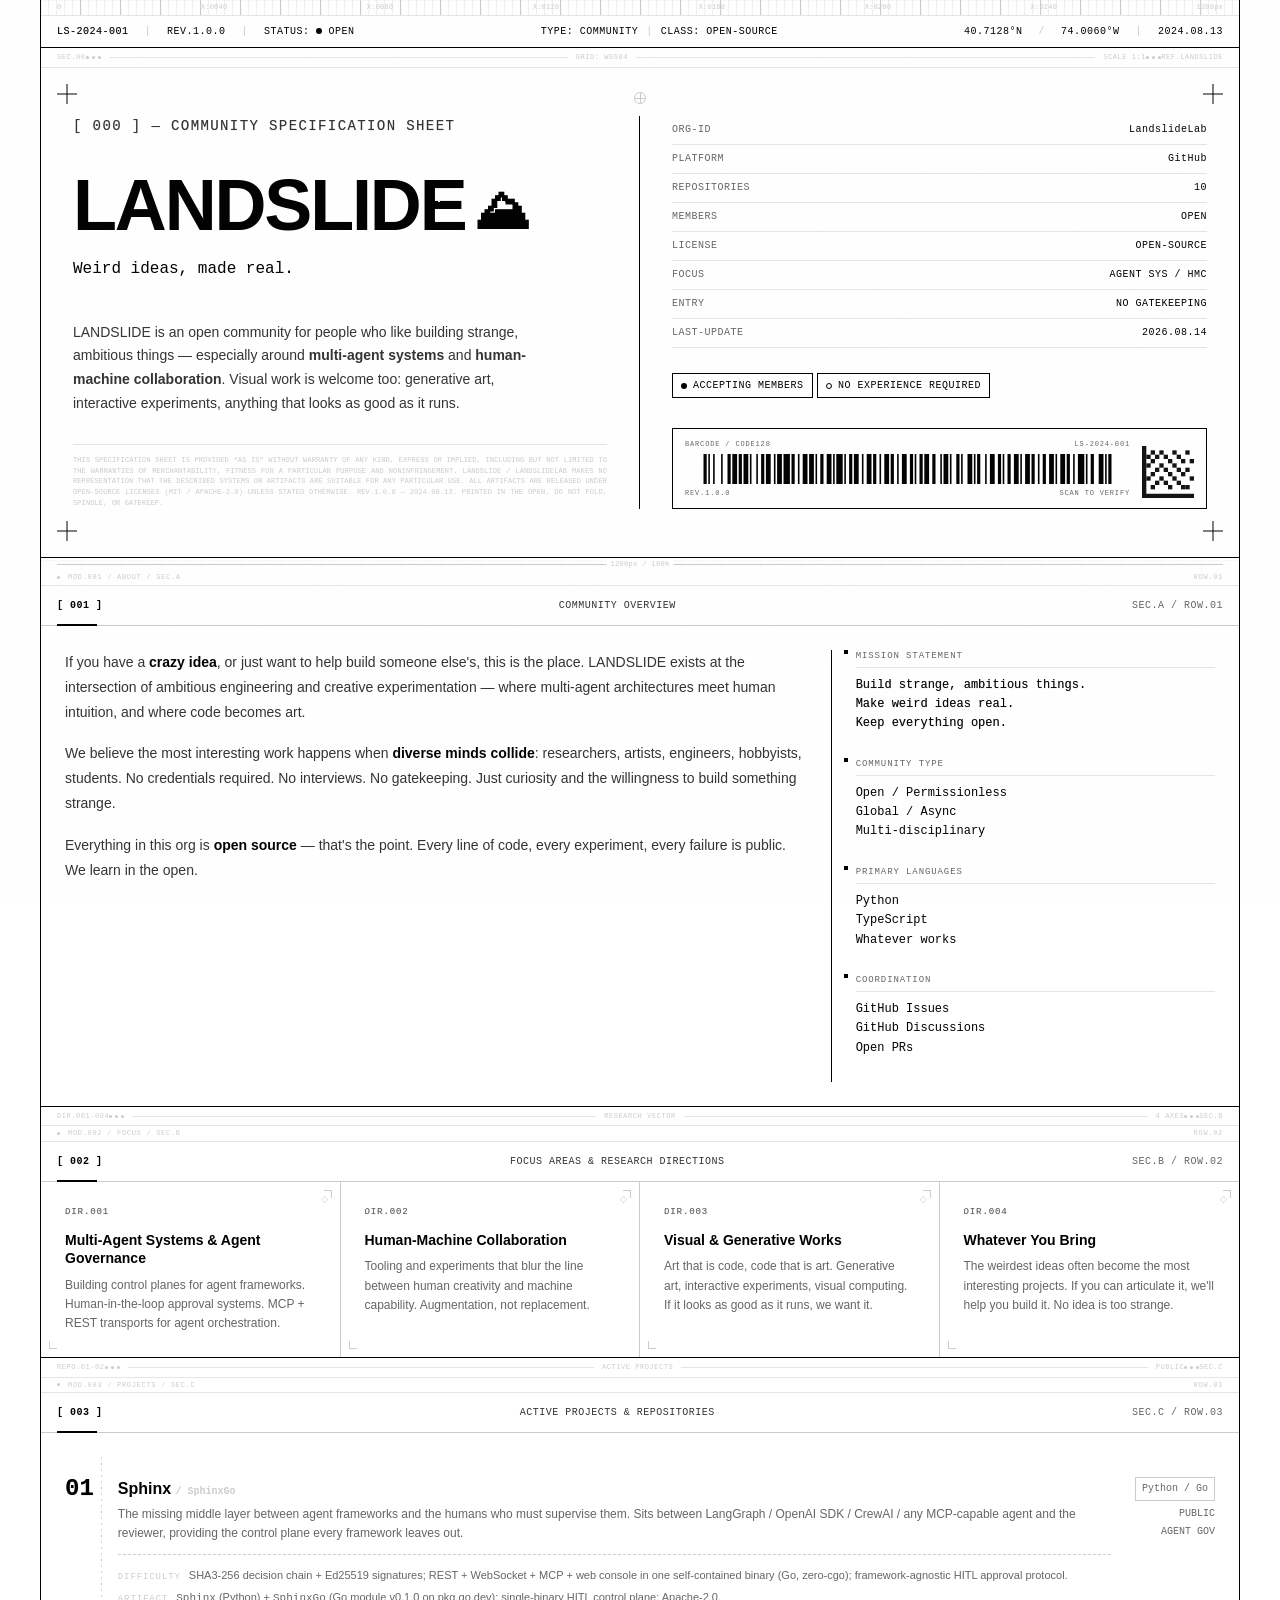
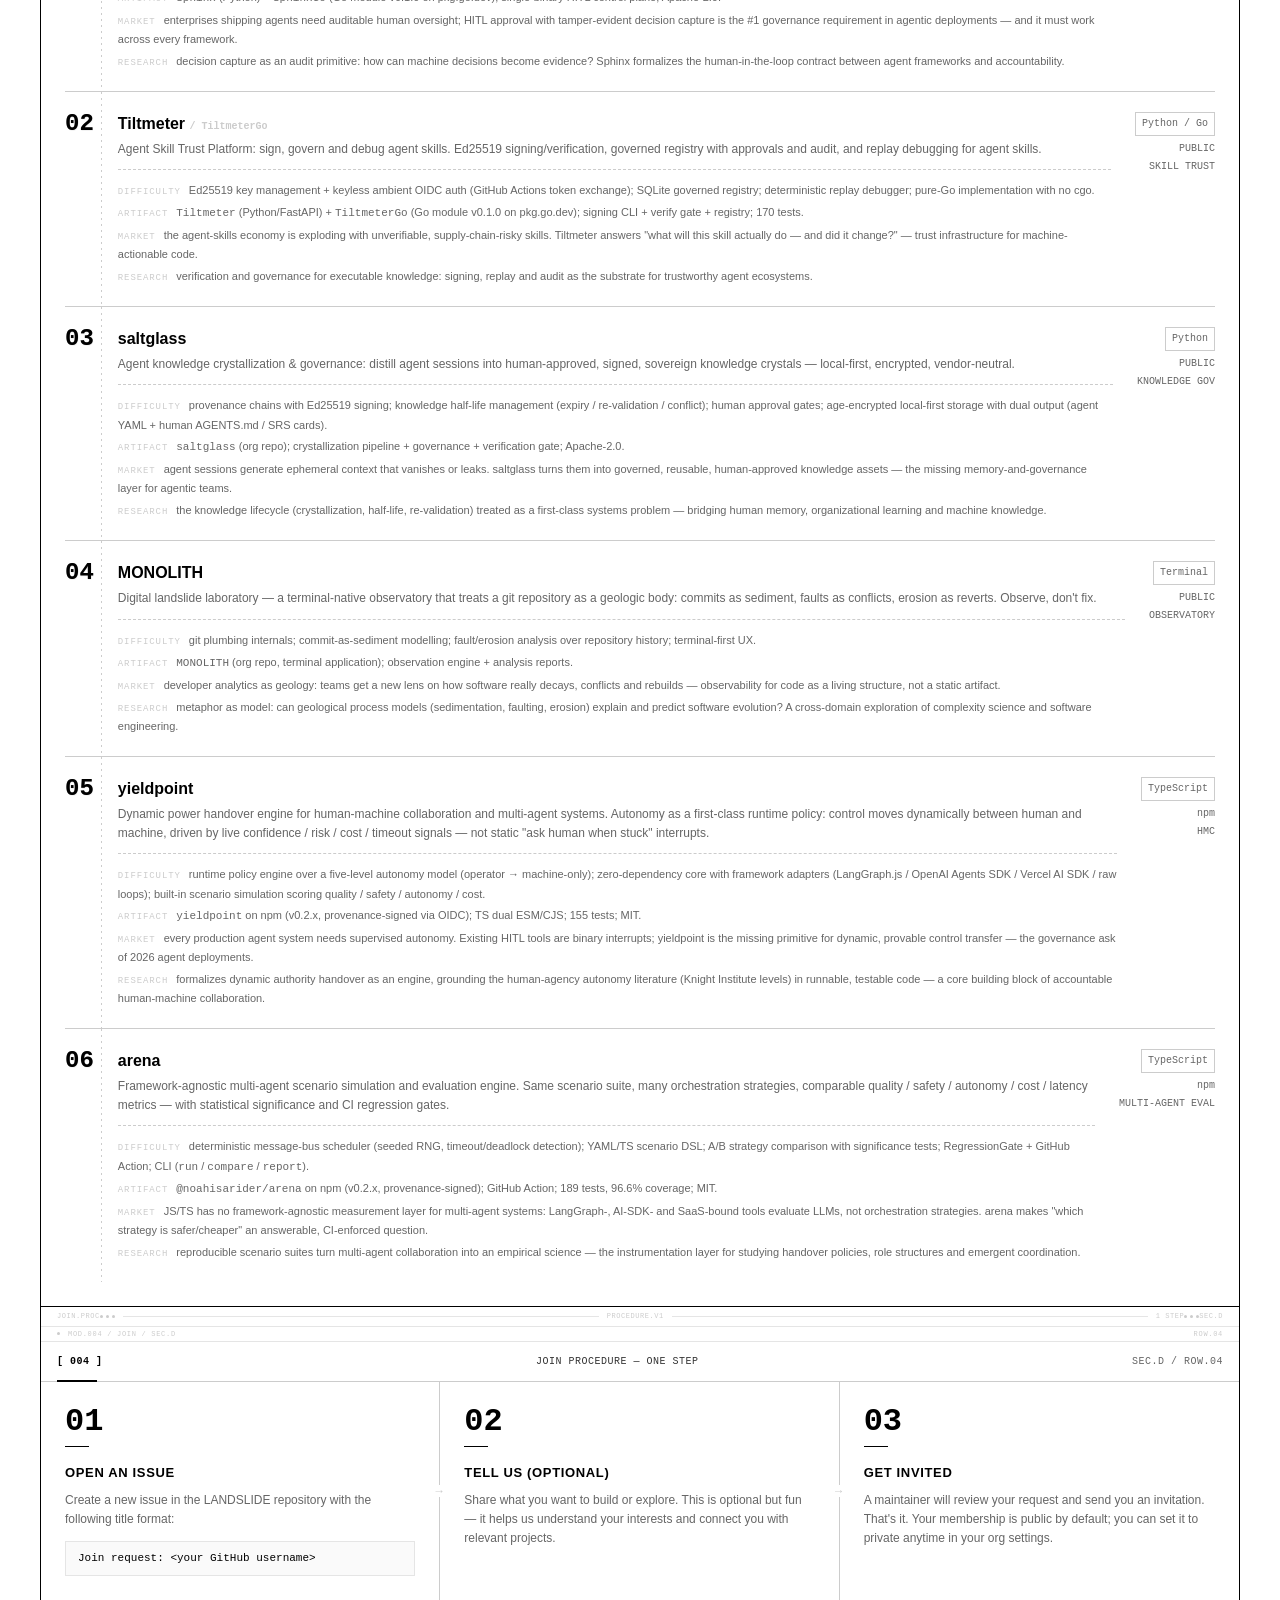
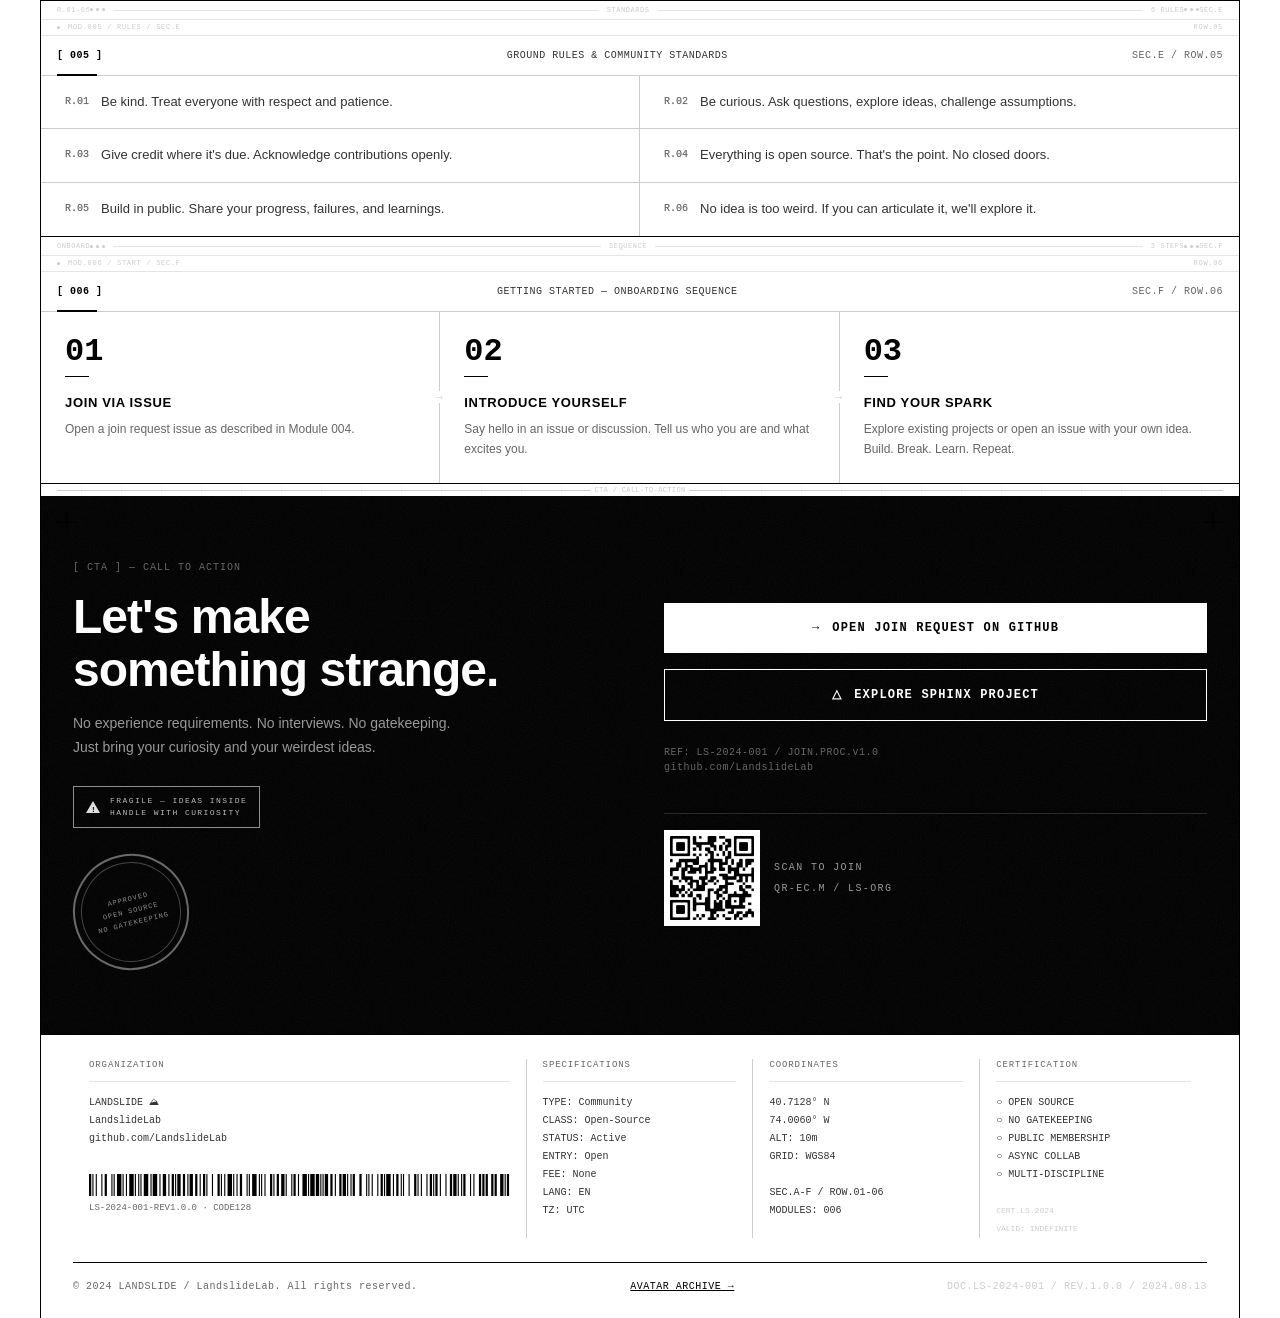
==== commit fb188087: "Micrographic boost: real CODE128 barcodes (JsBarcode), QR code (qr-creator), microprint fine print, " ====
--- a/index.html
+++ b/index.html
@@ -123,6 +123,9 @@
             <p class="hero-description">
               LANDSLIDE is an open community for people who like building strange, ambitious things &mdash; especially around <strong>multi-agent systems</strong> and <strong>human-machine collaboration</strong>. Visual work is welcome too: generative art, interactive experiments, anything that looks as good as it runs.
             </p>
+            <div class="microprint" aria-hidden="true">
+              this specification sheet is provided &ldquo;as is&rdquo; without warranty of any kind, express or implied, including but not limited to the warranties of merchantability, fitness for a particular purpose and noninfringement. LANDSLIDE / LANDSLIDELAB makes no representation that the described systems or artifacts are suitable for any particular use. all artifacts are released under open-source licenses (MIT / Apache-2.0) unless stated otherwise. rev.1.0.0 &mdash; 2024.08.13. printed in the open. do not fold, spindle, or gatekeep.
+            </div>
           </div>
           <div class="hero-right">
             <div class="hero-specs">
@@ -168,6 +171,27 @@
                 <span class="dot hollow"></span>
                 <span class="mono text-xs">NO EXPERIENCE REQUIRED</span>
               </div>
+            </div>
+            <div class="hero-barcode">
+              <div class="hero-barcode-main">
+                <div class="barcode-caption"><span>BARCODE / CODE128</span><span>LS-2024-001</span></div>
+                <svg id="heroBarcode"></svg>
+                <div class="barcode-caption"><span>REV.1.0.0</span><span>SCAN TO VERIFY</span></div>
+              </div>
+              <svg class="datamatrix" viewBox="0 0 12 12" width="52" height="52" aria-hidden="true">
+                <path d="M0 0 h1 v11 h11 v1 h-12 z" fill="#000"/>
+                <g fill="#000">
+                  <rect x="2" y="1" width="1" height="1"/><rect x="4" y="1" width="1" height="1"/><rect x="7" y="1" width="1" height="1"/><rect x="10" y="1" width="1" height="1"/>
+                  <rect x="1" y="2" width="1" height="1"/><rect x="3" y="2" width="1" height="1"/><rect x="5" y="2" width="1" height="1"/><rect x="8" y="2" width="1" height="1"/>
+                  <rect x="2" y="3" width="1" height="1"/><rect x="6" y="3" width="1" height="1"/><rect x="9" y="3" width="1" height="1"/><rect x="11" y="3" width="1" height="1"/>
+                  <rect x="1" y="4" width="1" height="1"/><rect x="4" y="4" width="1" height="1"/><rect x="7" y="4" width="1" height="1"/>
+                  <rect x="3" y="5" width="1" height="1"/><rect x="5" y="5" width="1" height="1"/><rect x="8" y="5" width="1" height="1"/><rect x="10" y="5" width="1" height="1"/>
+                  <rect x="2" y="6" width="1" height="1"/><rect x="6" y="6" width="1" height="1"/><rect x="9" y="6" width="1" height="1"/>
+                  <rect x="1" y="7" width="1" height="1"/><rect x="4" y="7" width="1" height="1"/><rect x="7" y="7" width="1" height="1"/><rect x="11" y="7" width="1" height="1"/>
+                  <rect x="3" y="8" width="1" height="1"/><rect x="5" y="8" width="1" height="1"/><rect x="8" y="8" width="1" height="1"/>
+                  <rect x="2" y="9" width="1" height="1"/><rect x="6" y="9" width="1" height="1"/><rect x="9" y="9" width="1" height="1"/><rect x="10" y="9" width="1" height="1"/>
+                </g>
+              </svg>
             </div>
           </div>
         </div>
@@ -686,6 +710,13 @@
               No experience requirements. No interviews. No gatekeeping.<br/>
               Just bring your curiosity and your weirdest ideas.
             </p>
+            <div class="warn-mark">
+              <span class="warn-triangle"></span>
+              <span>FRAGILE &mdash; IDEAS INSIDE<br/>HANDLE WITH CURIOSITY</span>
+            </div>
+            <div class="stamp" aria-hidden="true">
+              APPROVED<br/>OPEN SOURCE<br/>NO GATEKEEPING
+            </div>
           </div>
           <div class="cta-right">
             <a href="https://github.com/LandslideLab" target="_blank" rel="noopener" class="cta-button">
@@ -700,6 +731,13 @@
               REF: LS-2024-001 / JOIN.PROC.v1.0<br/>
               github.com/LandslideLab
             </div>
+            <div class="qr-row">
+              <div id="ctaQr" class="qr-box"></div>
+              <div class="qr-side">
+                <span class="mono text-xs">SCAN TO JOIN</span>
+                <span class="mono text-xs">QR-EC.M / LS-ORG</span>
+              </div>
+            </div>
           </div>
         </div>
       </section>
@@ -715,39 +753,8 @@
               LANDSLIDE &#9968;<br/>
               LandslideLab<br/>
               github.com/LandslideLab<br/><br/>
-              <div class="barcode">
-                <span class="bar w2 h-tall"></span>
-                <span class="bar w1 h-med"></span>
-                <span class="bar w3 h-tall"></span>
-                <span class="bar w1 h-short"></span>
-                <span class="bar w2 h-med"></span>
-                <span class="bar w1 h-tall"></span>
-                <span class="bar w3 h-short"></span>
-                <span class="bar w1 h-med"></span>
-                <span class="bar w2 h-tall"></span>
-                <span class="bar w1 h-short"></span>
-                <span class="bar w3 h-med"></span>
-                <span class="bar w1 h-tall"></span>
-                <span class="bar w2 h-short"></span>
-                <span class="bar w1 h-med"></span>
-                <span class="bar w3 h-tall"></span>
-                <span class="bar w1 h-short"></span>
-                <span class="bar w2 h-med"></span>
-                <span class="bar w1 h-tall"></span>
-                <span class="bar w3 h-short"></span>
-                <span class="bar w1 h-med"></span>
-                <span class="bar w2 h-tall"></span>
-                <span class="bar w1 h-short"></span>
-                <span class="bar w3 h-med"></span>
-                <span class="bar w1 h-tall"></span>
-                <span class="bar w2 h-short"></span>
-                <span class="bar w1 h-med"></span>
-                <span class="bar w3 h-tall"></span>
-                <span class="bar w1 h-short"></span>
-                <span class="bar w2 h-med"></span>
-                <span class="bar w1 h-tall"></span>
-              </div>
-              <div class="mono" style="font-size: 9px; color: var(--mid-gray); margin-top: 4px;">LS-2024-001-REV1.0.0</div>
+              <svg id="footerBarcode" class="barcode-svg"></svg>
+              <div class="mono" style="font-size: 9px; color: var(--mid-gray); margin-top: 4px;">LS-2024-001-REV1.0.0 &middot; CODE128</div>
             </div>
           </div>
           <div class="footer-col">
@@ -804,5 +811,34 @@
       </footer>
 
     </div>
+
+    <script src="/assets/vendor/JsBarcode.all.min.js"></script>
+    <script src="/assets/vendor/qr-creator.min.js"></script>
+    <script>
+    (function () {
+      if (window.JsBarcode) {
+        try {
+          JsBarcode("#heroBarcode", "LS-2024-001-REV1.0.0", {
+            format: "CODE128", width: 1.6, height: 30, displayValue: false, margin: 0,
+            background: "#ffffff", lineColor: "#000000"
+          });
+        } catch (e) {}
+        try {
+          JsBarcode("#footerBarcode", "https://github.com/LandslideLab", {
+            format: "CODE128", width: 1.4, height: 28, displayValue: false, margin: 0,
+            background: "#ffffff", lineColor: "#000000"
+          });
+        } catch (e) {}
+      }
+      if (window.QrCreator) {
+        try {
+          QrCreator.render({
+            text: "https://github.com/LandslideLab",
+            radius: 0.4, ecLevel: "M", fill: "#000000", background: "#ffffff", size: 96
+          }, document.querySelector("#ctaQr"));
+        } catch (e) {}
+      }
+    })();
+    </script>
   </body>
 </html>
--- a/styles/main.css
+++ b/styles/main.css
@@ -1328,3 +1328,152 @@
     display: none;
   }
 }
+
+/* ============================================
+   MICROGRAPHIC BOOST — real barcode / QR / microprint / stamps
+   (added 2026-08-23)
+   ============================================ */
+
+/* sub-ticks on the top ruler */
+.top-ruler {
+  background:
+    repeating-linear-gradient(90deg, transparent 0 39px, var(--light-gray) 39px 40px),
+    repeating-linear-gradient(90deg, transparent 0 7px, rgba(0, 0, 0, 0.06) 7px 8px);
+}
+
+/* microprint */
+.microprint {
+  margin-top: 20px;
+  max-width: 560px;
+  font-family: var(--font-mono);
+  font-size: 7px;
+  line-height: 1.55;
+  letter-spacing: 0.015em;
+  text-transform: uppercase;
+  text-align: justify;
+  color: var(--light-gray);
+  border-top: 1px solid var(--border-gray);
+  padding-top: 10px;
+}
+
+/* hero barcode block */
+.hero-barcode {
+  margin-top: 22px;
+  display: flex;
+  align-items: flex-end;
+  gap: 12px;
+  border: 1px solid var(--black);
+  padding: 10px 12px;
+  background: var(--white);
+}
+.hero-barcode-main { flex: 1; min-width: 0; }
+.hero-barcode-main svg { display: block; width: 100%; height: 30px; }
+.barcode-caption {
+  display: flex;
+  justify-content: space-between;
+  font-family: var(--font-mono);
+  font-size: 7px;
+  letter-spacing: 0.12em;
+  color: var(--mid-gray);
+}
+.barcode-caption + svg { margin: 4px 0; }
+
+/* datamatrix (decorative) */
+.datamatrix { flex: 0 0 auto; opacity: 0.92; }
+
+/* footer real barcode */
+.barcode-svg { display: block; width: 100%; height: auto; margin-top: 8px; }
+
+/* QR block in CTA */
+.qr-row {
+  margin-top: 22px;
+  display: flex;
+  align-items: center;
+  gap: 14px;
+  padding-top: 16px;
+  border-top: 1px solid rgba(255, 255, 255, 0.15);
+}
+.qr-box canvas {
+  display: block;
+  width: 96px;
+  height: 96px;
+  border: 1px solid #fff;
+  padding: 5px;
+  background: #fff;
+}
+.qr-side {
+  display: flex;
+  flex-direction: column;
+  gap: 6px;
+}
+.qr-side .mono { color: #999; letter-spacing: 0.14em; }
+
+/* warning mark */
+.warn-mark {
+  margin-top: 26px;
+  display: inline-flex;
+  align-items: center;
+  gap: 10px;
+  border: 1px solid rgba(255, 255, 255, 0.55);
+  padding: 8px 12px;
+  font-family: var(--font-mono);
+  font-size: 8px;
+  letter-spacing: 0.18em;
+  line-height: 1.5;
+  color: #bbb;
+}
+.warn-triangle {
+  position: relative;
+  display: inline-block;
+  width: 0;
+  height: 0;
+  border-left: 7px solid transparent;
+  border-right: 7px solid transparent;
+  border-bottom: 12px solid #ddd;
+}
+.warn-triangle::after {
+  content: '!';
+  position: absolute;
+  top: 3px;
+  left: -2px;
+  width: 4px;
+  text-align: center;
+  font-size: 8px;
+  font-weight: 700;
+  color: #111;
+}
+
+/* circular stamp */
+.stamp {
+  margin-top: 26px;
+  width: 116px;
+  height: 116px;
+  border: 2px solid rgba(255, 255, 255, 0.4);
+  border-radius: 50%;
+  display: flex;
+  flex-direction: column;
+  align-items: center;
+  justify-content: center;
+  text-align: center;
+  font-family: var(--font-mono);
+  font-size: 7px;
+  letter-spacing: 0.14em;
+  line-height: 1.7;
+  color: rgba(255, 255, 255, 0.55);
+  text-transform: uppercase;
+  transform: rotate(-14deg);
+  position: relative;
+}
+.stamp::before {
+  content: '';
+  position: absolute;
+  inset: 6px;
+  border: 1px solid rgba(255, 255, 255, 0.25);
+  border-radius: 50%;
+}
+
+@media (max-width: 720px) {
+  .hero-barcode { flex-direction: column; align-items: stretch; }
+  .datamatrix { display: none; }
+  .stamp { width: 96px; height: 96px; }
+}
